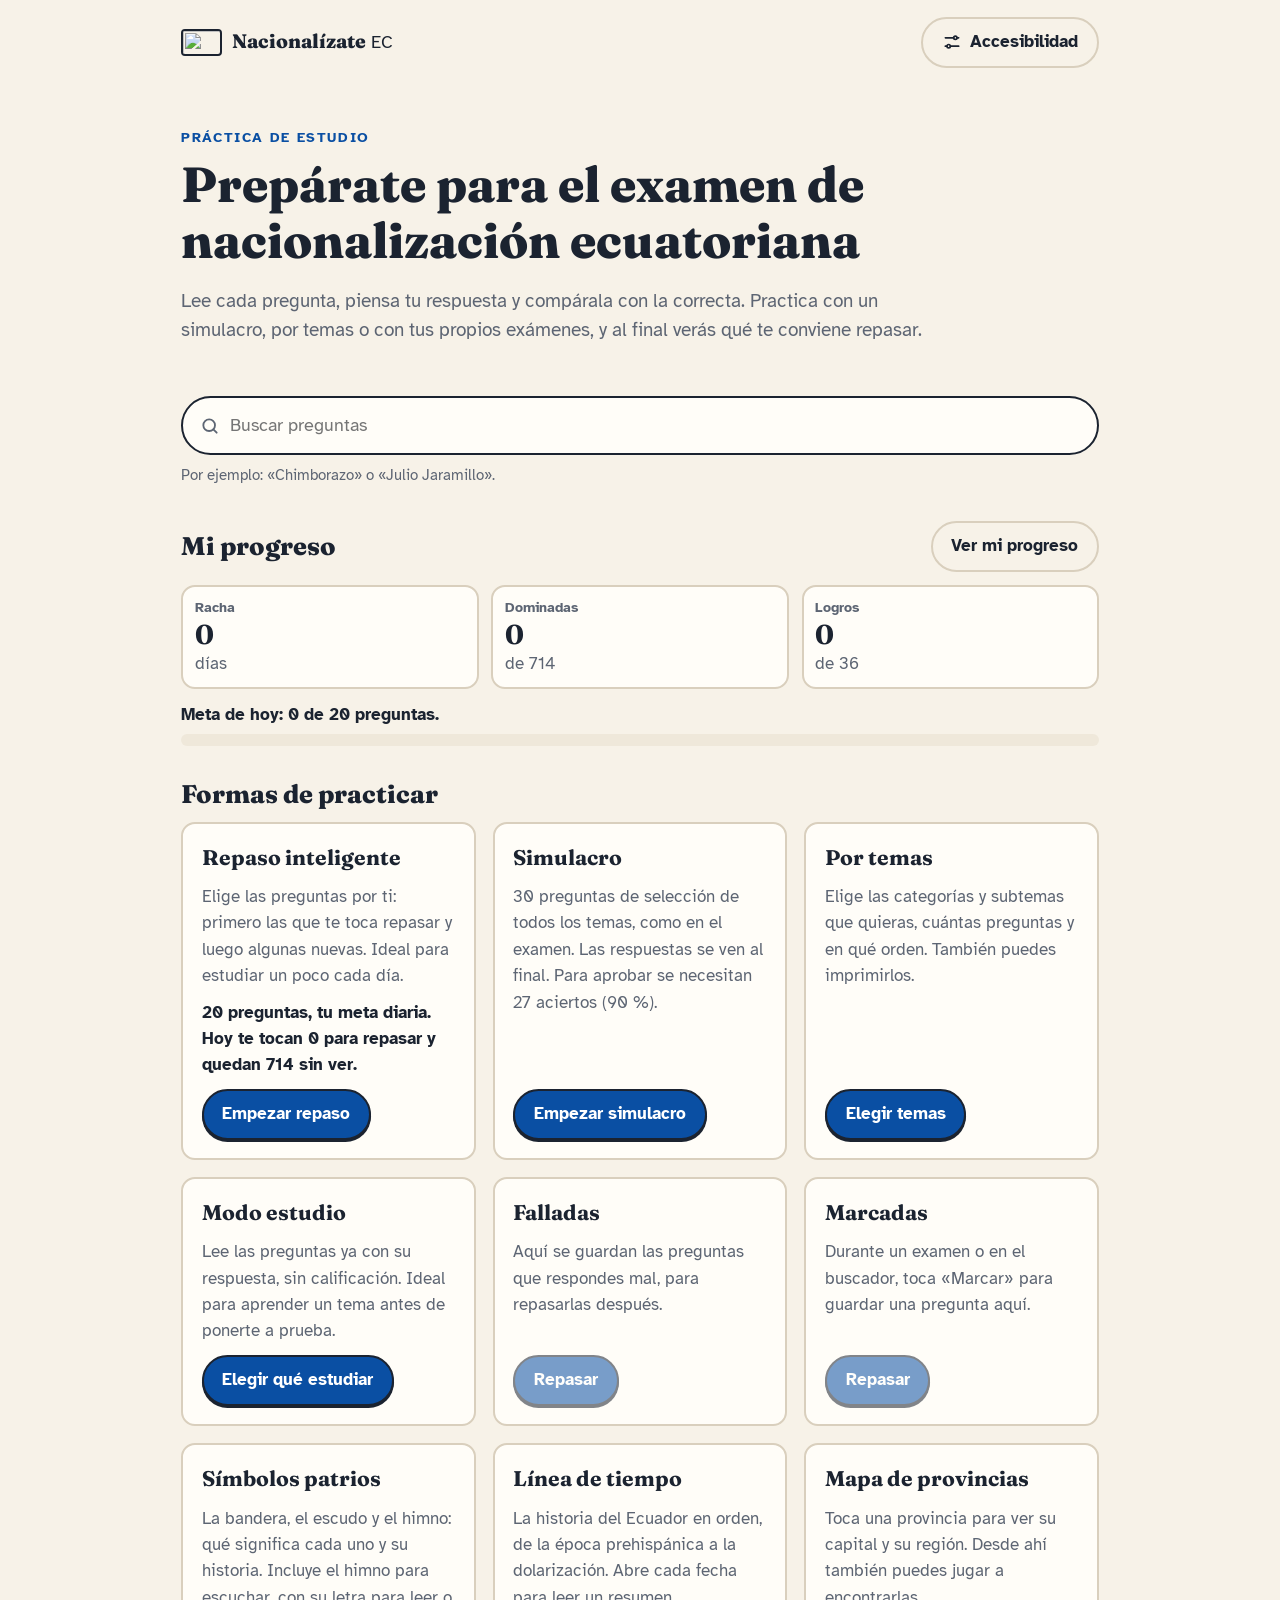
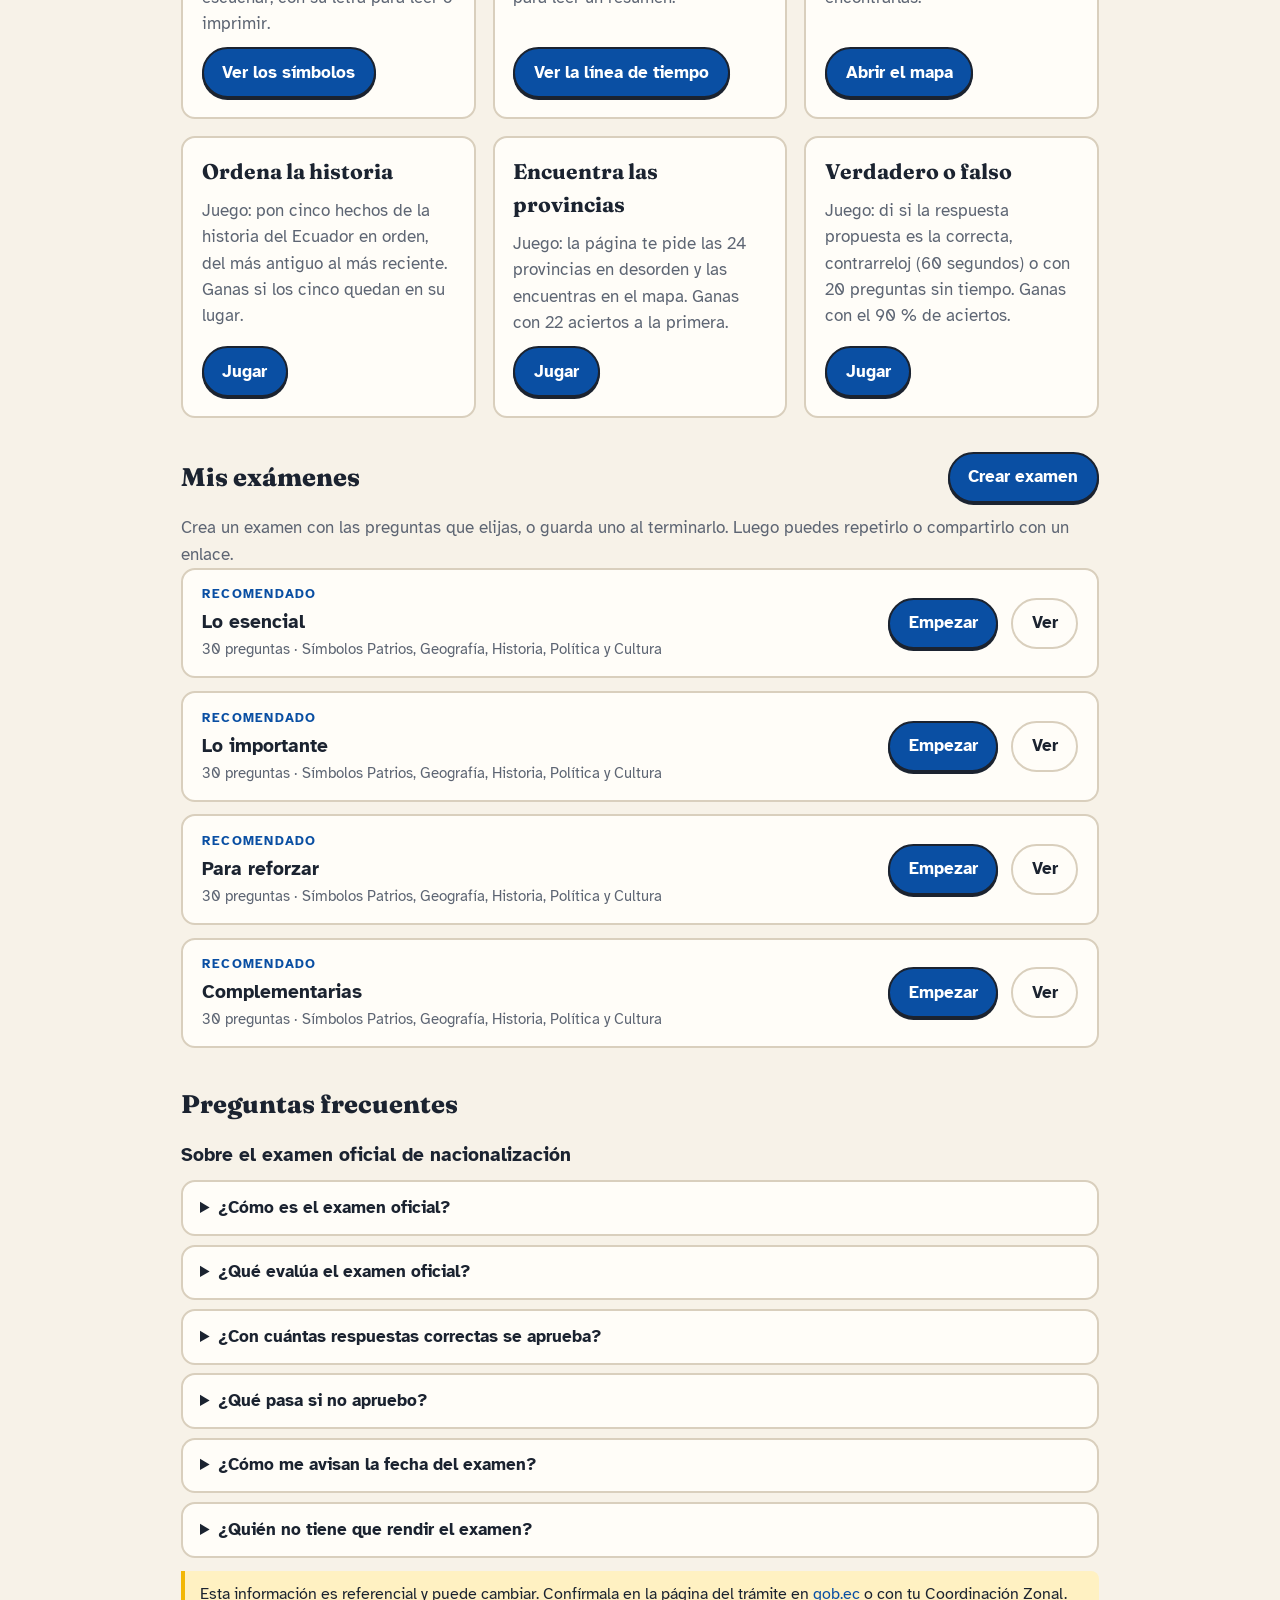
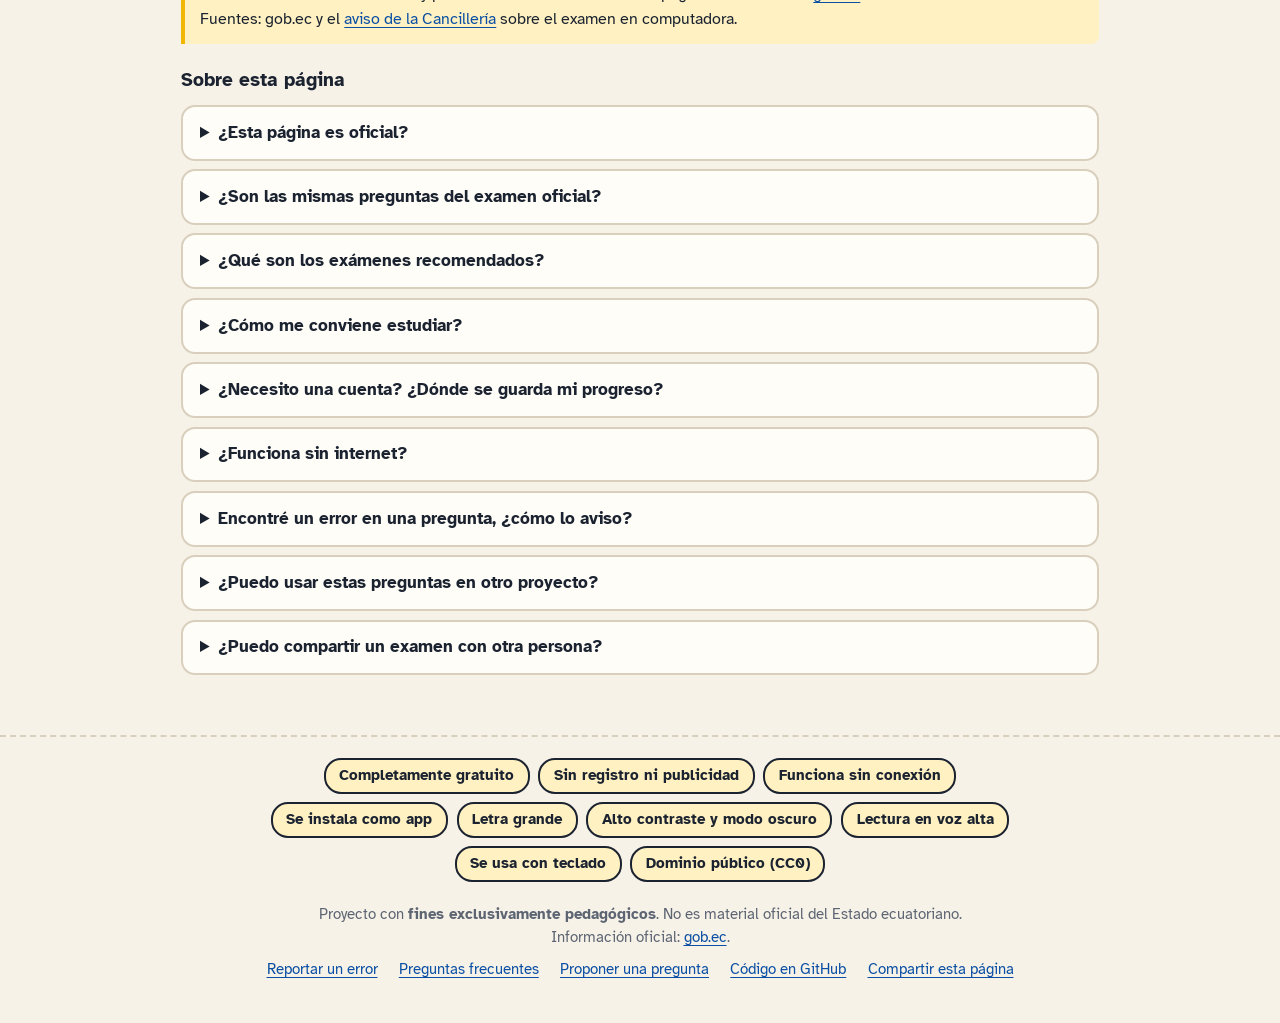
==== docs/index.html @ b1090dfa "docs(faq): say the questions are public domain and where to get them A new question in «Preguntas fr" ====
<!doctype html>
<html lang="es">
<head>
  <meta charset="utf-8">
  <meta name="viewport" content="width=device-width, initial-scale=1">
  <title>Nacionalízate EC: preguntas para el examen de nacionalización ecuatoriana</title>
  <meta name="description" content="Practica gratis para el examen de nacionalización ecuatoriana (carta de naturalización): más de 700 preguntas de símbolos patrios, historia, geografía, política y cultura, con simulacros de 30 preguntas. Sin registro y sin conexión.">
  <link rel="canonical" href="https://sauljabin.dev/nacionalizate-ec/">
  <!-- Preview when the link is shared (WhatsApp, Facebook, X…). -->
  <meta property="og:type" content="website">
  <meta property="og:locale" content="es_EC">
  <meta property="og:site_name" content="Nacionalízate EC">
  <meta property="og:title" content="Nacionalízate EC: practica para el examen de nacionalización ecuatoriana">
  <meta property="og:description" content="Más de 700 preguntas y simulacros de 30 preguntas, como en el examen oficial. Gratis, sin registro y sin conexión.">
  <meta property="og:url" content="https://sauljabin.dev/nacionalizate-ec/">
  <meta property="og:image" content="https://sauljabin.dev/nacionalizate-ec/icons/og-image.png">
  <meta property="og:image:width" content="1200">
  <meta property="og:image:height" content="630">
  <meta property="og:image:alt" content="Bandera del Ecuador junto al nombre Nacionalízate EC">
  <meta name="twitter:card" content="summary_large_image">
  <script type="application/ld+json">
    {
      "@context": "https://schema.org",
      "@type": "WebApplication",
      "name": "Nacionalízate EC",
      "url": "https://sauljabin.dev/nacionalizate-ec/",
      "description": "Preguntas de práctica y simulacros para el examen de nacionalización ecuatoriana.",
      "applicationCategory": "EducationalApplication",
      "operatingSystem": "Cualquiera con navegador web",
      "inLanguage": "es",
      "isAccessibleForFree": true,
      "offers": { "@type": "Offer", "price": "0", "priceCurrency": "USD" }
    }
  </script>
  <link rel="icon" type="image/png" sizes="32x32" href="icons/favicon-32.png">
  <link rel="icon" type="image/png" sizes="64x64" href="icons/favicon-64.png">
  <link rel="preconnect" href="https://fonts.googleapis.com">
  <link rel="preconnect" href="https://fonts.gstatic.com" crossorigin>
  <link rel="stylesheet" href="https://fonts.googleapis.com/css2?family=Atkinson+Hyperlegible:ital,wght@0,400;0,700;1,400&family=Fraunces:opsz,wght@9..144,600;9..144,800&display=swap">
  <link rel="stylesheet" href="styles.css">
  <link rel="manifest" href="manifest.webmanifest">
  <link rel="apple-touch-icon" href="icons/icon-180.png">
  <meta name="theme-color" content="#0a4fa3">
  <meta name="apple-mobile-web-app-capable" content="yes">
  <meta name="apple-mobile-web-app-title" content="Nacionalízate EC">
  <script>
    // Apply saved accessibility settings before the first paint.
    try {
      const saved = JSON.parse(localStorage.getItem("settings") || "{}");
      for (const [key, value] of Object.entries(saved)) {
        document.documentElement.dataset[key] = value;
      }
    } catch {}
  </script>
</head>
<body>
  <a class="skip-link" href="#app">Saltar al contenido</a>

  <header class="topbar">
    <a class="brand" href="./">
      <img class="flag" src="icons/flag.png" alt="" width="192" height="128">
      <span><strong>Nacionalízate</strong> EC</span>
    </a>
    <button id="open-settings" class="ghost" type="button" aria-haspopup="dialog">
      <svg aria-hidden="true" width="20" height="20" viewBox="0 0 24 24" fill="none" stroke="currentColor" stroke-width="2" stroke-linecap="round"><path d="M4 7h10M18 7h2M4 17h2M10 17h10"/><circle cx="16" cy="7" r="2"/><circle cx="8" cy="17" r="2"/></svg>
      <span>Accesibilidad</span>
    </button>
  </header>

  <main id="app" tabindex="-1">
    <!-- Shown until the app loads, and read by search engines that do not run JavaScript. -->
    <section class="intro">
      <h1>Prepárate para el examen de nacionalización ecuatoriana</h1>
      <p class="lead">Más de 700 preguntas de práctica sobre símbolos patrios, historia, geografía, política y cultura del Ecuador, para el examen que se rinde al pedir la carta de naturalización. Incluye simulacros de 30 preguntas como en el examen oficial, repaso inteligente y modo estudio. Es gratis, no pide registro y funciona sin conexión.</p>
      <p class="loading">Cargando preguntas…</p>
    </section>
  </main>

  <footer class="footer">
    <ul class="features" aria-label="Características">
      <li>Completamente gratuito</li>
      <li>Sin registro ni publicidad</li>
      <li>Funciona sin conexión</li>
      <li>Se instala como app</li>
      <li>Letra grande</li>
      <li>Alto contraste y modo oscuro</li>
      <li>Lectura en voz alta</li>
      <li>Se usa con teclado</li>
      <li>Dominio público (CC0)</li>
    </ul>
    <p>
      Proyecto con <strong>fines exclusivamente pedagógicos</strong>. No es material oficial del Estado ecuatoriano.<br>
      Información oficial: <a href="https://www.gob.ec/mremh/tramites/obtencion-nacionalidad-ecuatoriana-carta-naturalizacion" rel="noopener">gob.ec</a>.
    </p>
    <p class="footer-links">
      <a id="report-link" rel="noopener" target="_blank">Reportar un error</a>
      <a href="#preguntas-frecuentes">Preguntas frecuentes</a>
      <a id="suggest-link" rel="noopener" target="_blank">Proponer una pregunta</a>
      <a id="repo-link" rel="noopener" target="_blank">Código en GitHub</a>
      <button id="share-site" class="link" type="button">Compartir esta página</button>
    </p>
  </footer>

  <div id="print-area"></div>

  <dialog id="settings" aria-labelledby="settings-title">
    <form method="dialog">
      <h2 id="settings-title">Accesibilidad</h2>

      <fieldset>
        <legend>Tamaño de la letra</legend>
        <div class="segmented" data-setting="fontSize">
          <label><input type="radio" name="fontSize" value="s"><span style="font-size:.85rem">A</span></label>
          <label><input type="radio" name="fontSize" value="m"><span>A</span></label>
          <label><input type="radio" name="fontSize" value="l"><span style="font-size:1.2rem">A</span></label>
          <label><input type="radio" name="fontSize" value="xl"><span style="font-size:1.4rem">A</span></label>
          <label><input type="radio" name="fontSize" value="xxl"><span style="font-size:1.6rem">A</span></label>
        </div>
      </fieldset>

      <fieldset>
        <legend>Tema</legend>
        <div class="segmented" data-setting="theme">
          <label><input type="radio" name="theme" value="auto"><span>Automático</span></label>
          <label><input type="radio" name="theme" value="light"><span>Claro</span></label>
          <label><input type="radio" name="theme" value="dark"><span>Oscuro</span></label>
        </div>
      </fieldset>

      <fieldset>
        <legend>Espacio entre líneas</legend>
        <div class="segmented" data-setting="spacing">
          <label><input type="radio" name="spacing" value="normal"><span>Normal</span></label>
          <label><input type="radio" name="spacing" value="wide"><span>Amplio</span></label>
        </div>
      </fieldset>

      <label class="switch">
        <input type="checkbox" data-setting="contrast" value="high">
        <span>Alto contraste</span>
      </label>
      <label class="switch">
        <input type="checkbox" data-setting="motion" value="reduce">
        <span>Reducir animaciones</span>
      </label>
      <label class="switch">
        <input type="checkbox" data-setting="combo" value="off">
        <span>Ocultar los aciertos seguidos durante el examen</span>
      </label>

      <div class="dialog-actions">
        <button class="ghost" type="button" id="reset-settings">Restablecer</button>
        <button class="primary" value="close">Listo</button>
      </div>
    </form>
  </dialog>

  <dialog id="print-dialog" aria-labelledby="print-title">
    <form method="dialog">
      <h2 id="print-title">Imprimir o guardar PDF</h2>
      <p class="print-summary"></p>
      <label class="switch">
        <input id="print-answers" type="checkbox" checked>
        <span>Incluir las respuestas</span>
      </label>
      <label class="switch">
        <input id="print-images" type="checkbox" checked>
        <span>Incluir imágenes y fotos</span>
      </label>
      <p class="print-hint">Sin respuestas obtienes un cuestionario para responder en papel. Para guardar un PDF, elige «Guardar como PDF» en el diálogo de impresión.</p>
      <div class="dialog-actions">
        <button class="ghost" value="cancel">Cancelar</button>
        <button class="primary print-go" type="button">Imprimir</button>
      </div>
    </form>
  </dialog>

  <dialog id="confirm-dialog" aria-labelledby="confirm-title">
    <form method="dialog">
      <h2 id="confirm-title"></h2>
      <p class="confirm-text"></p>
      <div class="dialog-actions">
        <button class="ghost confirm-cancel" value="cancel"></button>
        <button class="danger confirm-ok" value="ok"></button>
      </div>
    </form>
  </dialog>

  <template id="home-template">
    <section class="hero">
      <p class="eyebrow">Práctica de estudio</p>
      <h1>Prepárate para el examen de nacionalización ecuatoriana</h1>
      <p class="lead">Lee cada pregunta, piensa tu respuesta y compárala con la correcta. Practica con un simulacro, por temas o con tus propios exámenes, y al final verás qué te conviene repasar.</p>
    </section>

    <section class="install" hidden aria-label="Instalar la app">
      <div class="install-text">
        <strong>Instálala como app</strong>
        <p class="install-message"></p>
      </div>
      <div class="install-actions">
        <button class="primary install-button" type="button">Instalar app</button>
        <button class="link install-dismiss" type="button">Ahora no</button>
      </div>
    </section>

    <section class="search" role="search" aria-label="Buscar preguntas">
      <label class="search-box">
        <svg aria-hidden="true" width="20" height="20" viewBox="0 0 24 24" fill="none" stroke="currentColor" stroke-width="2.2" stroke-linecap="round"><circle cx="11" cy="11" r="7"/><path d="M20 20l-4-4"/></svg>
        <span class="visually-hidden">Buscar preguntas</span>
        <input id="search" type="search" placeholder="Buscar preguntas" aria-describedby="search-hint" autocomplete="off" spellcheck="false">
      </label>
      <p class="search-hint" id="search-hint">Por ejemplo: «Chimborazo» o «Julio Jaramillo».</p>
      <p class="search-status" aria-live="polite"></p>
      <ol class="search-results"></ol>
    </section>

    <section class="progress-summary" aria-labelledby="progress-title">
      <div class="toolbar">
        <h2 id="progress-title">Mi progreso</h2>
        <button id="open-progress" class="ghost" type="button">Ver mi progreso</button>
      </div>
      <dl class="stat-tiles">
        <div><dt>Racha</dt><dd class="stat-streak"></dd></div>
        <div><dt>Dominadas</dt><dd class="stat-mastered"></dd></div>
        <div><dt>Logros</dt><dd class="stat-achievements"></dd></div>
      </dl>
      <div class="goal">
        <p class="goal-text"></p>
        <i class="goal-bar" aria-hidden="true"></i>
      </div>
    </section>

    <section class="practice" aria-labelledby="practice-title">
      <h2 id="practice-title">Formas de practicar</h2>
      <div class="practice-grid">
        <article class="practice-card">
          <h3>Repaso inteligente</h3>
          <p>Elige las preguntas por ti: primero las que te toca repasar y luego algunas nuevas. Ideal para estudiar un poco cada día.</p>
          <p class="smart-summary"></p>
          <div class="practice-actions">
            <button id="start-smart" class="primary" type="button">Empezar repaso</button>
          </div>
        </article>
        <article class="practice-card">
          <h3>Simulacro</h3>
          <p>30 preguntas de selección de todos los temas, como en el examen. Las respuestas se ven al final. Para aprobar se necesitan 27 aciertos (90&nbsp;%).</p>
          <div class="practice-actions">
            <button id="start-mock" class="primary" type="button">Empezar simulacro</button>
          </div>
        </article>
        <article class="practice-card">
          <h3>Por temas</h3>
          <p>Elige las categorías y subtemas que quieras, cuántas preguntas y en qué orden. También puedes imprimirlos.</p>
          <div class="practice-actions">
            <button id="open-topics" class="primary" type="button">Elegir temas</button>
          </div>
        </article>
        <article class="practice-card">
          <h3>Modo estudio</h3>
          <p>Lee las preguntas ya con su respuesta, sin calificación. Ideal para aprender un tema antes de ponerte a prueba.</p>
          <div class="practice-actions">
            <button id="open-study" class="primary" type="button">Elegir qué estudiar</button>
          </div>
        </article>
        <article class="practice-card">
          <h3>Falladas</h3>
          <p class="missed-summary"></p>
          <div class="practice-actions">
            <button id="start-missed" class="primary" type="button">Repasar</button>
            <button id="study-missed" class="ghost" type="button">Estudiar</button>
            <button id="clear-missed" class="link" type="button">Vaciar</button>
          </div>
        </article>
        <article class="practice-card">
          <h3>Marcadas</h3>
          <p class="marked-summary"></p>
          <div class="practice-actions">
            <button id="start-marked" class="primary" type="button">Repasar</button>
            <button id="study-marked" class="ghost" type="button">Estudiar</button>
            <button id="clear-marked" class="link" type="button">Quitar</button>
          </div>
        </article>
        <article class="practice-card">
          <h3>Símbolos patrios</h3>
          <p>La bandera, el escudo y el himno: qué significa cada uno y su historia. Incluye el himno para escuchar, con su letra para leer o imprimir.</p>
          <div class="practice-actions">
            <button id="open-symbols" class="primary" type="button">Ver los símbolos</button>
          </div>
        </article>
        <article class="practice-card">
          <h3>Línea de tiempo</h3>
          <p>La historia del Ecuador en orden, de la época prehispánica a la dolarización. Abre cada fecha para leer un resumen.</p>
          <div class="practice-actions">
            <button id="open-timeline" class="primary" type="button">Ver la línea de tiempo</button>
          </div>
        </article>
        <article class="practice-card">
          <h3>Mapa de provincias</h3>
          <p>Toca una provincia para ver su capital y su región. Desde ahí también puedes jugar a encontrarlas.</p>
          <div class="practice-actions">
            <button id="open-map" class="primary" type="button">Abrir el mapa</button>
          </div>
        </article>
        <article class="practice-card">
          <h3>Ordena la historia</h3>
          <p>Juego: pon cinco hechos de la historia del Ecuador en orden, del más antiguo al más reciente. Ganas si los cinco quedan en su lugar.</p>
          <div class="practice-actions">
            <button id="open-order" class="primary" type="button">Jugar</button>
          </div>
        </article>
        <article class="practice-card">
          <h3>Encuentra las provincias</h3>
          <p>Juego: la página te pide las 24 provincias en desorden y las encuentras en el mapa. Ganas con 22 aciertos a la primera.</p>
          <div class="practice-actions">
            <button id="open-map-game" class="primary" type="button">Jugar</button>
          </div>
        </article>
        <article class="practice-card">
          <h3>Verdadero o falso</h3>
          <p>Juego: di si la respuesta propuesta es la correcta, contrarreloj (60 segundos) o con 20 preguntas sin tiempo. Ganas con el 90&nbsp;% de aciertos.</p>
          <div class="practice-actions">
            <button id="open-true-false" class="primary" type="button">Jugar</button>
          </div>
        </article>
      </div>
    </section>

    <section class="practice my-exams" aria-labelledby="exams-title">
      <div class="toolbar">
        <h2 id="exams-title">Mis exámenes</h2>
        <button id="open-builder" class="primary" type="button"></button>
      </div>
      <p class="exams-empty">Crea un examen con las preguntas que elijas, o guarda uno al terminarlo. Luego puedes repetirlo o compartirlo con un enlace.</p>
      <ul class="exam-list"></ul>
    </section>

    <section class="faq" id="preguntas-frecuentes" aria-labelledby="faq-title">
      <h2 id="faq-title">Preguntas frecuentes</h2>

      <h3 class="faq-group">Sobre el examen oficial de nacionalización</h3>
      <details>
        <summary>¿Cómo es el examen oficial?</summary>
        <p>Son 30 preguntas que se responden en una computadora, en la sala de evaluaciones de la Coordinación Zonal que te corresponde según dónde vives. Lleva tu pasaporte y la notificación de la cita.</p>
      </details>
      <details>
        <summary>¿Qué evalúa el examen oficial?</summary>
        <p>Conocimientos generales de historia, geografía, cultura y realidad actual del Ecuador. El trámite también pide hablar y escribir en castellano.</p>
      </details>
      <details>
        <summary>¿Con cuántas respuestas correctas se aprueba?</summary>
        <p>Con el 90 %, es decir, 27 respuestas correctas de 30. Por eso el simulacro de esta página tiene 30 preguntas y te dice si habrías aprobado con 27.</p>
      </details>
      <details>
        <summary>¿Qué pasa si no apruebo?</summary>
        <p>Puedes rendirlo dos veces más, con 30 días entre un intento y otro. Si no apruebas al tercer intento, debes esperar un año para volver a presentar la solicitud.</p>
      </details>
      <details>
        <summary>¿Cómo me avisan la fecha del examen?</summary>
        <p>Por el correo electrónico que indicaste en la solicitud, igual que los avisos de la entrevista y de los documentos que falten. Revísalo seguido, también la carpeta de correo no deseado.</p>
      </details>
      <details>
        <summary>¿Quién no tiene que rendir el examen?</summary>
        <ul>
          <li>Las personas menores de edad.</li>
          <li>Las personas con una discapacidad intelectual que les impida cumplir este requisito.</li>
          <li>Las personas adultas mayores, aunque se evalúa su castellano.</li>
          <li>Quienes terminaron una carrera universitaria o un posgrado en el Ecuador, en castellano.</li>
        </ul>
      </details>
      <p class="faq-note">Esta información es referencial y puede cambiar. Confírmala en la página del trámite en <a href="https://www.gob.ec/mremh/tramites/obtencion-nacionalidad-ecuatoriana-carta-naturalizacion" rel="noopener" target="_blank">gob.ec</a> o con tu Coordinación Zonal. Fuentes: gob.ec y el <a href="https://www.cancilleria.gob.ec/2019/12/23/examenes-de-simbolos-patrios-para-obtener-carta-de-naturalizacion-se-rendiran-a-traves-del-sistema-informatico/" rel="noopener" target="_blank">aviso de la Cancillería</a> sobre el examen en computadora.</p>

      <h3 class="faq-group">Sobre esta página</h3>
      <details>
        <summary>¿Esta página es oficial?</summary>
        <p>No. Es un proyecto gratuito con fines exclusivamente pedagógicos y no tiene relación con el Estado ecuatoriano. Puede tener errores; ante cualquier duda, confía en la información oficial.</p>
      </details>
      <details>
        <summary>¿Son las mismas preguntas del examen oficial?</summary>
        <p>No. Son preguntas de práctica sobre los mismos temas, pero no son las preguntas oficiales ni garantizan que alguna salga en el examen.</p>
      </details>
      <details>
        <summary>¿Qué son los exámenes recomendados?</summary>
        <p>Son cuatro exámenes de 30 preguntas para practicar primero lo que más conviene: «Lo esencial», «Lo importante», «Para reforzar» y «Complementarias». Son una referencia, no una garantía de que esas preguntas salgan en el examen oficial.</p>
      </details>
      <details>
        <summary>¿Cómo me conviene estudiar?</summary>
        <ol>
          <li>Empieza con el <strong>Modo estudio</strong>, tema por tema, para conocer las respuestas.</li>
          <li>Practica un poco cada día con el <strong>Repaso inteligente</strong>, hasta cumplir tu meta diaria.</li>
          <li>Repasa tus <strong>Falladas</strong> hasta vaciar la lista.</li>
          <li>Haz <strong>simulacros</strong> y, cuando apruebes varios seguidos, llegarás al examen con más confianza.</li>
        </ol>
      </details>
      <details>
        <summary>¿Necesito una cuenta? ¿Dónde se guarda mi progreso?</summary>
        <p>No hace falta cuenta. Tu progreso, tus falladas, marcadas y exámenes se guardan solo en el navegador de tu dispositivo y no se envían a ningún servidor. Para pasarlos a otro teléfono o computadora, usa <strong>Mis datos</strong> en «Mi progreso».</p>
      </details>
      <details>
        <summary>¿Funciona sin internet?</summary>
        <p>Sí. La primera vez que la abres con internet, se descarga todo lo que necesita (unos 23&nbsp;MB, una sola vez): preguntas, imágenes, fotos y el audio del himno. Después funciona sin conexión. También puedes instalarla como una app en tu teléfono o computadora.</p>
      </details>
      <details>
        <summary>Encontré un error en una pregunta, ¿cómo lo aviso?</summary>
        <p>Debajo de cada pregunta hay un enlace «Reportar un error en esta pregunta», que abre un formulario ya relleno. También puedes usar «Reportar un error» al final de la página.</p>
      </details>
      <details>
        <summary>¿Puedo usar estas preguntas en otro proyecto?</summary>
        <p>Sí. El proyecto está dedicado al dominio público con <a href="https://creativecommons.org/publicdomain/zero/1.0/deed.es" rel="noopener" target="_blank">CC0</a>: puedes copiar, modificar y compartir las preguntas sin pedir permiso. Todas están en un solo archivo de datos, libre y accesible: <a href="https://sauljabin.dev/nacionalizate-ec/data/cards.json" rel="noopener" target="_blank">data/cards.json</a>. Las fotos y los mapas conservan su propia licencia, que se muestra debajo de cada uno.</p>
      </details>
      <details>
        <summary>¿Puedo compartir un examen con otra persona?</summary>
        <p>Sí. Guarda el examen en <strong>Mis exámenes</strong>, pulsa <strong>Ver</strong> y luego <strong>Compartir</strong> (o <strong>Copiar enlace</strong> en la computadora). Quien abra el enlace verá las mismas preguntas, sin registrarse.</p>
      </details>
    </section>
  </template>

  <template id="topics-template">
    <div class="exam-bar">
      <button class="ghost back-home" type="button">
        <svg aria-hidden="true" width="18" height="18" viewBox="0 0 24 24" fill="none" stroke="currentColor" stroke-width="2.2" stroke-linecap="round" stroke-linejoin="round"><path d="M15 6l-6 6 6 6"/></svg>
        Volver al inicio
      </button>
    </div>
    <section class="topics-intro">
      <p class="eyebrow">Por temas</p>
      <h1>Elige qué practicar</h1>
      <p class="lead">Marca categorías completas o solo algunos subtemas. Abajo eliges cuántas preguntas y si van en orden aleatorio.</p>
    </section>
    <div class="toolbar">
      <h2 class="visually-hidden">Temas</h2>
      <div>
        <button class="link" type="button" data-select="all">Marcar todo</button>
        <button class="link" type="button" data-select="none">Desmarcar todo</button>
        <button class="link share-topics" type="button">Compartir esta selección</button>
      </div>
    </div>
    <p class="topics-status" aria-live="polite"></p>
    <div id="categories" class="categories"></div>

    <section class="start-panel" aria-label="Opciones del examen">
      <label class="field">
        <span>Preguntas</span>
        <select id="question-count">
          <option value="10">10</option>
          <option value="20" selected>20</option>
          <option value="50">50</option>
          <option value="all">Todas</option>
        </select>
      </label>
      <label class="check">
        <input id="shuffle" type="checkbox" checked>
        <span>Orden aleatorio</span>
      </label>
      <button id="print" class="ghost" type="button">
        <svg aria-hidden="true" width="18" height="18" viewBox="0 0 24 24" fill="none" stroke="currentColor" stroke-width="2" stroke-linejoin="round"><path d="M6 9V3h12v6M6 18H4v-7h16v7h-2M7 14h10v7H7z"/></svg>
        Imprimir o PDF
      </button>
      <button id="start" class="primary big" type="button"></button>
    </section>
  </template>

  <template id="category-template">
    <article class="category">
      <header>
        <label class="category-title">
          <input type="checkbox" class="category-check">
          <span class="index" aria-hidden="true"></span>
          <span class="name"></span>
        </label>
        <span class="count"></span>
      </header>
      <div class="chips"></div>
    </article>
  </template>

  <template id="card-template">
    <div class="exam-bar">
      <button class="ghost exit" type="button">
        <svg aria-hidden="true" width="18" height="18" viewBox="0 0 24 24" fill="none" stroke="currentColor" stroke-width="2.2" stroke-linecap="round"><path d="M6 6l12 12M18 6L6 18"/></svg>
        Salir
      </button>
      <span class="counter" aria-live="polite"></span>
    </div>
    <div class="meter" aria-hidden="true"><div></div></div>
    <p class="combo" hidden></p>

    <section class="question" aria-live="polite">
      <div class="question-head">
        <p class="crumbs"></p>
        <button class="ghost listen" type="button" aria-pressed="false" hidden>
          <svg aria-hidden="true" width="18" height="18" viewBox="0 0 24 24" fill="none" stroke="currentColor" stroke-width="2.2" stroke-linecap="round" stroke-linejoin="round"><path d="M4 9v6h4l5 4V5L8 9z"/><path d="M16.5 8.5a5 5 0 0 1 0 7M19 6a8.5 8.5 0 0 1 0 12"/></svg>
          <span>Escuchar</span>
        </button>
      </div>
      <div class="front"></div>
      <div class="answer" hidden>
        <p class="answer-label">Respuesta</p>
        <div class="back"></div>
      </div>
    </section>

    <div class="actions">
      <button class="primary big reveal" type="button">
        Ver respuesta <kbd>Espacio</kbd>
      </button>
      <button class="primary big check-answer" type="button" hidden>
        Comprobar <kbd>Enter</kbd>
      </button>
      <button class="primary big next" type="button" hidden>
        Siguiente <kbd>Espacio</kbd>
      </button>
      <div class="grade" hidden>
        <p class="grade-label">¿Acertaste?</p>
        <button class="wrong" type="button">No <kbd>1</kbd></button>
        <button class="right" type="button">Sí <kbd>2</kbd></button>
      </div>
      <a class="report" target="_blank" rel="noopener">Reportar un error en esta pregunta</a>
    </div>
  </template>

  <template id="result-template">
    <section class="result">
      <p class="eyebrow">Resultado</p>
      <p class="score"></p>
      <p class="summary"></p>
      <p class="verdict" hidden></p>
      <p class="result-combo" hidden></p>
      <p class="result-goal" hidden></p>
      <section class="new-achievements" hidden>
        <h2></h2>
        <ul class="achievement-list"></ul>
      </section>
      <ul class="breakdown"></ul>
      <div class="result-actions">
        <button class="ghost big share-result" type="button" hidden>Compartir resultado</button>
        <p class="share-status" aria-live="polite"></p>
        <button class="primary big retry-missed" type="button">Repasar las falladas</button>
        <button class="ghost big restart" type="button">Volver al inicio</button>
      </div>
      <form class="save-exam share-box">
        <h2>¿Te sirvió este examen?</h2>
        <p>Guárdalo con un nombre para repetirlo cuando quieras o compartirlo con un enlace.</p>
        <div class="share-row">
          <input class="save-title share-link" type="text" maxlength="80" autocomplete="off" aria-label="Nombre del examen" placeholder="Nombre del examen">
          <button class="primary" type="submit">Guardar</button>
        </div>
      </form>
      <p class="save-done" hidden>Guardado en «Mis exámenes». <button class="link open-saved" type="button">Ver y compartir</button></p>
      <h2 class="missed-title">Preguntas falladas</h2>
      <ol class="missed"></ol>
      <h2 class="missed-title right-title" hidden>Preguntas acertadas</h2>
      <ol class="missed right-answers" hidden></ol>
    </section>
  </template>

  <template id="builder-template">
    <div class="exam-bar">
      <button class="ghost back-home" type="button">
        <svg aria-hidden="true" width="18" height="18" viewBox="0 0 24 24" fill="none" stroke="currentColor" stroke-width="2.2" stroke-linecap="round" stroke-linejoin="round"><path d="M15 6l-6 6 6 6"/></svg>
        Volver al inicio
      </button>
    </div>
    <section class="builder">
      <p class="eyebrow builder-eyebrow">Crear examen</p>
      <h1>Elige las preguntas</h1>
      <p class="lead">Búscalas o tómalas de tus listas. Al guardar, el examen queda en «Mis exámenes» y tendrás un enlace para compartirlo; quien lo abra verá las mismas preguntas.</p>
      <label class="text-field">
        <span>Nombre del examen (opcional)</span>
        <input id="exam-title" type="text" maxlength="80" placeholder="Por ejemplo: Repaso de símbolos patrios" autocomplete="off">
      </label>

      <h2>Agrega preguntas</h2>
      <div class="segmented source-tabs" role="radiogroup" aria-label="De dónde agregar preguntas">
        <label><input type="radio" name="source" value="search" checked><span>Buscar</span></label>
        <label><input type="radio" name="source" value="marked"><span class="marked-tab">Marcadas</span></label>
        <label><input type="radio" name="source" value="missed"><span class="missed-tab">Falladas</span></label>
      </div>
      <div class="builder-source">
        <label class="search-box">
          <svg aria-hidden="true" width="20" height="20" viewBox="0 0 24 24" fill="none" stroke="currentColor" stroke-width="2.2" stroke-linecap="round"><circle cx="11" cy="11" r="7"/><path d="M20 20l-4-4"/></svg>
          <span class="visually-hidden">Buscar preguntas</span>
          <input id="builder-search" type="search" placeholder="Buscar preguntas, por ejemplo «cóndor»" autocomplete="off" spellcheck="false">
        </label>
        <div class="source-head">
          <p class="search-status" aria-live="polite"></p>
          <button class="link add-all" type="button" hidden>Agregar todas</button>
        </div>
        <ol class="search-results"></ol>
      </div>

      <h2 id="draft-title">Mi examen</h2>
      <p class="draft-empty">Todavía no elegiste preguntas.</p>
      <ol class="search-results draft-list" aria-labelledby="draft-title"></ol>
      <button class="link clear-draft" type="button">Vaciar el examen</button>
    </section>
    <section class="builder-bar" aria-label="Terminar el examen">
      <span class="builder-count"></span>
      <button id="builder-done" class="primary" type="button">Guardar</button>
    </section>
  </template>

  <template id="shared-template">
    <div class="exam-bar">
      <button class="ghost back-home" type="button">
        <svg aria-hidden="true" width="18" height="18" viewBox="0 0 24 24" fill="none" stroke="currentColor" stroke-width="2.2" stroke-linecap="round" stroke-linejoin="round"><path d="M15 6l-6 6 6 6"/></svg>
        Volver al inicio
      </button>
    </div>
    <section class="shared">
      <p class="eyebrow">Examen para compartir</p>
      <h1 class="shared-title"></h1>
      <p class="lead shared-summary"></p>
      <p class="shared-about" hidden>Una selección de preguntas para practicar primero lo que más conviene. No es el banco oficial; úsalo como referencia.</p>
      <p class="shared-warning" hidden></p>
      <div class="shared-start">
        <label class="check">
          <input id="shared-shuffle" type="checkbox">
          <span>Orden aleatorio</span>
        </label>
        <button class="primary big shared-go" type="button">Empezar examen</button>
        <button class="ghost big shared-study" type="button">Estudiar</button>
      </div>
      <div class="share-box">
        <h2>Comparte este examen</h2>
        <p>Quien abra el enlace verá estas mismas preguntas, sin registrarse.</p>
        <div class="share-row">
          <input class="share-link" type="text" readonly aria-label="Enlace del examen">
          <button class="ghost share-link-button" type="button">Copiar enlace</button>
        </div>
        <p class="share-status" aria-live="polite"></p>
      </div>
      <div class="shared-more">
        <button class="ghost print-shared" type="button">
          <svg aria-hidden="true" width="18" height="18" viewBox="0 0 24 24" fill="none" stroke="currentColor" stroke-width="2" stroke-linejoin="round"><path d="M6 9V3h12v6M6 18H4v-7h16v7h-2M7 14h10v7H7z"/></svg>
          Imprimir o PDF
        </button>
        <button class="ghost save-shared" type="button">Guardar en mis exámenes</button>
        <button class="ghost edit-shared" type="button">Editar</button>
        <button class="link delete-shared" type="button" hidden>Eliminar</button>
      </div>
    </section>
  </template>

  <template id="symbols-template">
    <div class="exam-bar">
      <button class="ghost back-home" type="button">
        <svg aria-hidden="true" width="18" height="18" viewBox="0 0 24 24" fill="none" stroke="currentColor" stroke-width="2.2" stroke-linecap="round" stroke-linejoin="round"><path d="M15 6l-6 6 6 6"/></svg>
        Volver al inicio
      </button>
    </div>
    <section class="learn-page symbols">
      <p class="eyebrow">Símbolos patrios</p>
      <h1>La bandera, el escudo y el himno</h1>
      <p class="lead">Son los tres símbolos patrios del Ecuador, y la Constitución de 2008 los reconoce en su artículo 2. La bandera y el escudo actuales se fijaron por decreto en 1900, con Eloy Alfaro, y el himno se declaró oficial en 1948. La chuquiragua es la flor nacional, pero no es un símbolo patrio.</p>

      <article class="symbol" data-subcategories="bandera-nacional partes-de-la-bandera-nacional">
        <h2>Bandera Nacional</h2>
        <div class="symbol-body">
          <figure class="symbol-figure">
            <img class="symbol-image symbol-flag" src="images/bandera.svg" width="1440" height="960" alt="La Bandera Nacional: franjas horizontales amarilla, azul y roja, con el Escudo Nacional en el centro.">
            <figcaption class="image-credit">Imagen basada en «Flag of Ecuador» · Public domain · <a href="https://commons.wikimedia.org/wiki/File:Flag_of_Ecuador.svg" target="_blank" rel="noopener">Wikimedia Commons</a></figcaption>
          </figure>
          <div>
            <h3>Qué significan sus colores</h3>
            <ul class="symbol-facts">
              <li><strong>Amarillo:</strong> las riquezas, la abundancia y la fertilidad de la tierra. Es el doble de ancho que cada una de las otras franjas.</li>
              <li><strong>Azul:</strong> el mar y el cielo.</li>
              <li><strong>Rojo:</strong> la sangre derramada por los soldados y mártires de la independencia.</li>
              <li><strong>En el centro, el Escudo Nacional,</strong> que reúne el Chimborazo, el río Guayas, el sol y el cóndor.</li>
            </ul>
            <p class="symbol-day">Día de la Bandera: <strong>26 de septiembre</strong></p>
          </div>
        </div>
        <h3>Su historia</h3>
        <ol class="symbol-history">
          <li><strong>1806</strong> Francisco de Miranda iza la bandera tricolor por primera vez en suelo venezolano, en La Vela de Coro.</li>
          <li><strong>1809</strong> Los patriotas quiteños usan una bandera roja con una cruz en aspa blanca.</li>
          <li><strong>1820</strong> Guayaquil independiente usa franjas celestes y blancas con tres estrellas.</li>
          <li><strong>1845</strong> Tras la Revolución Marcista, la bandera es blanca, celeste y blanca, con estrellas: primero 3 y luego 7, una por provincia.</li>
          <li><strong>1860</strong> El 26 de septiembre, Gabriel García Moreno restablece el tricolor en homenaje a la Gran Colombia.</li>
          <li><strong>1900</strong> El 31 de octubre, con Eloy Alfaro, se oficializa de forma definitiva.</li>
          <li><strong>1955</strong> El Congreso decreta el Día de la Bandera.</li>
        </ol>
        <div class="symbol-actions"></div>
      </article>

      <article class="symbol" data-subcategories="escudo-nacional elementos-del-escudo partes-del-escudo-nacional">
        <h2>Escudo Nacional</h2>
        <div class="symbol-body">
          <figure class="symbol-figure">
            <img class="symbol-image symbol-coat" src="images/escudo.svg" width="800" height="960" alt="El Escudo Nacional: un óvalo con el Chimborazo, el río Guayas y un buque, el sol y los signos del zodiaco arriba, coronado por un cóndor y rodeado de banderas, laurel y palma, sobre las fasces.">
            <figcaption class="image-credit">Imagen basada en «Coat of arms of Ecuador» · Public domain · <a href="https://commons.wikimedia.org/wiki/File:Coat_of_arms_of_Ecuador.svg" target="_blank" rel="noopener">Wikimedia Commons</a></figcaption>
          </figure>
          <div>
            <h3>Qué representa cada elemento</h3>
            <ul class="symbol-facts">
              <li><strong>Cóndor:</strong> energía, esfuerzo y grandeza; la fuerza y la libertad del pueblo.</li>
              <li><strong>Sol dorado:</strong> el oro, la riqueza y la importancia de los primeros pobladores.</li>
              <li><strong>Signos del zodiaco:</strong> Aries, Tauro, Géminis y Cáncer, por marzo, abril, mayo y junio de 1845, los meses de la Revolución Marcista.</li>
              <li><strong>Chimborazo:</strong> el volcán más alto del Ecuador; en el escudo, de él nace el río Guayas.</li>
              <li><strong>Río Guayas:</strong> la unión del pueblo ecuatoriano como una gran familia que comparte las riquezas de la tierra.</li>
              <li><strong>Buque a vapor Guayas:</strong> el primero construido en América del Sur, en 1841. Su mástil es un caduceo, símbolo de la navegación y el comercio.</li>
              <li><strong>Cuatro banderas y sus astas:</strong> dos astas de lanza por las luchas de la independencia y dos de alabarda por la custodia del poder del país.</li>
              <li><strong>Laurel y palma:</strong> la gloria y la paz de la nación.</li>
              <li><strong>Fasces consulares:</strong> la dignidad republicana. Su hacha, la segur, simboliza la fuerza pública.</li>
            </ul>
            <p class="symbol-day">Día del Escudo: <strong>31 de octubre</strong></p>
          </div>
        </div>
        <h3>Su historia</h3>
        <ol class="symbol-history">
          <li><strong>1836</strong> El escudo de Vicente Rocafuerte tiene siete estrellas, por las siete provincias de entonces.</li>
          <li><strong>1845</strong> El escudo de la Revolución Marcista incorpora los signos del zodiaco.</li>
          <li><strong>1900</strong> El 31 de octubre, con Eloy Alfaro, se adopta oficialmente el escudo actual. Su diseño se atribuye a José Joaquín de Olmedo, y el del escudo actual, a Pedro Pablo Traversari.</li>
          <li><strong>1978</strong> La Constitución lo reconoce como símbolo nacional.</li>
          <li><strong>2003</strong> Se declara intangible.</li>
        </ol>
        <div class="symbol-actions"></div>
      </article>

      <article class="symbol" data-subcategories="himno-nacional himno-cantado">
        <h2>Himno Nacional</h2>
        <p>Se llama <strong>«¡Salve, oh Patria!»</strong>. La letra es de <strong>Juan León Mera</strong> y la música, del compositor francés <strong>Antonio Neumane</strong>. Tiene un coro y seis estrofas, pero se canta el coro, la segunda estrofa y otra vez el coro.</p>
        <figure class="anthem-player">
          <audio controls preload="none" src="audio/himno-nacional.m4a"></audio>
          <figcaption>Versión instrumental de la Banda de la Marina de los Estados Unidos (dominio público), <a href="https://commons.wikimedia.org/wiki/File:Anthem_of_Ecuador.ogg" target="_blank" rel="noopener">Wikimedia Commons</a>.</figcaption>
        </figure>
        <p class="symbol-day">Día del Himno: <strong>26 de noviembre</strong></p>

        <h3>Lo que se canta</h3>
        <div class="lyrics">
          <section>
            <h4>Coro</h4>
            <p>¡Salve, oh Patria, mil veces! ¡Oh Patria!<br>¡Gloria a ti!, ¡Gloria a ti!<br>Ya tu pecho, tu pecho rebosa<br>gozo y paz, ya tu pecho rebosa<br>y tu frente, tu frente radiosa<br>más que el sol contemplamos lucir,<br>y tu frente, tu frente radiosa<br>más que el sol contemplamos lucir.</p>
          </section>
          <section>
            <h4>Segunda estrofa</h4>
            <p>Los primeros los hijos del suelo<br>que, soberbio, el Pichincha decora<br>te aclamaron por siempre señora<br>y vertieron su sangre por ti.<br>Dios miró y aceptó el holocausto<br>y esa sangre fue germen fecundo<br>de otros héroes que, atónito, el mundo<br>vio en tu torno a millares surgir,<br>a millares surgir, a millares surgir.</p>
          </section>
          <section>
            <h4>Coro</h4>
            <p>Se repite el coro.</p>
          </section>
        </div>

        <details class="lyrics-full">
          <summary>Letra completa: el coro y las seis estrofas</summary>
          <div class="lyrics">
            <section>
              <h4>Coro</h4>
              <p>¡Salve, oh Patria, mil veces! ¡Oh Patria,<br>gloria a ti! Ya tu pecho rebosa<br>gozo y paz, y tu frente radiosa<br>más que el sol contemplamos lucir.</p>
            </section>
            <section>
              <h4>I</h4>
              <p>Indignados tus hijos del yugo<br>que te impuso la ibérica audacia,<br>de la injusta y horrenda desgracia<br>que pesaba fatal sobre ti,<br>santa voz a los cielos alzaron,<br>voz de noble y sin par juramento,<br>de vengarte del monstruo sangriento,<br>de romper ese yugo servil.</p>
            </section>
            <section>
              <h4>II</h4>
              <p>Los primeros los hijos del suelo<br>que, soberbio, el Pichincha decora<br>te aclamaron por siempre señora<br>y vertieron su sangre por ti.<br>Dios miró y aceptó el holocausto,<br>y esa sangre fue germen fecundo<br>de otros héroes que, atónito, el mundo<br>vio en tu torno a millares surgir.</p>
            </section>
            <section>
              <h4>III</h4>
              <p>De estos héroes al brazo de hierro<br>nada tuvo invencible la tierra,<br>y del valle a la altísima sierra<br>se escuchaba el fragor de la lid.<br>Tras la lid la victoria volaba,<br>libertad tras el triunfo venía,<br>y al león destrozado se oía<br>de impotencia y despecho rugir.</p>
            </section>
            <section>
              <h4>IV</h4>
              <p>Cedió al fin la fiereza española,<br>y hoy, ¡oh Patria!, tu libre existencia<br>es la noble y magnífica herencia<br>que nos dio el heroísmo feliz;<br>de las manos paternas la hubimos,<br>nadie intente arrancárnosla ahora,<br>ni nuestra ira excitar vengadora<br>quiera, necio o audaz, contra sí.</p>
            </section>
            <section>
              <h4>V</h4>
              <p>Nadie, ¡oh Patria!, lo intente. Las sombras<br>de tus héroes gloriosos nos miran,<br>y el valor y el orgullo que inspiran<br>son augurios de triunfos por ti.<br>Venga el hierro y el plomo fulmíneo,<br>que a la idea de guerra y venganza<br>se despierta la heroica pujanza<br>que hizo al fiero español sucumbir.</p>
            </section>
            <section>
              <h4>VI</h4>
              <p>Y si nuevas cadenas prepara<br>la injusticia de bárbara suerte,<br>¡gran Pichincha!, prevén tú la muerte<br>de la Patria y sus hijos al fin;<br>hunde al punto en tus hondas entrañas<br>cuanto existe en tu tierra: el tirano<br>huelle solo cenizas, y en vano<br>busque rastro de ser junto a ti.</p>
            </section>
          </div>
        </details>

        <h3>Su historia</h3>
        <ol class="symbol-history">
          <li><strong>1830</strong> Primer intento: entre 1830 y 1832, José Joaquín de Olmedo escribe la Canción Nacional, en el gobierno de Juan José Flores.</li>
          <li><strong>1865</strong> A pedido de Nicolás Espinosa, presidente del Senado, Juan León Mera escribe la letra el 26 de noviembre.</li>
          <li><strong>1866</strong> El 16 de enero se publica la letra completa en el semanario quiteño El Sud Americano.</li>
          <li><strong>1870</strong> Se estrena el 10 de agosto en la Plaza de la Independencia de Quito.</li>
          <li><strong>1948</strong> Se declara oficial e intangible.</li>
          <li><strong>1965</strong> Se declara el 26 de noviembre Día del Himno Nacional.</li>
        </ol>
        <div class="symbol-actions"></div>
      </article>
    </section>
  </template>

  <template id="timeline-template">
    <div class="exam-bar">
      <button class="ghost back-home" type="button">
        <svg aria-hidden="true" width="18" height="18" viewBox="0 0 24 24" fill="none" stroke="currentColor" stroke-width="2.2" stroke-linecap="round" stroke-linejoin="round"><path d="M15 6l-6 6 6 6"/></svg>
        Volver al inicio
      </button>
    </div>
    <section class="learn-page timeline-page">
      <p class="eyebrow">Línea de tiempo</p>
      <h1>La historia del Ecuador</h1>
      <p class="lead">Todos los temas de Historia, en orden. Abre una fecha para leer el resumen y estudiar o practicar sus preguntas.</p>
      <nav class="era-nav" aria-label="Épocas"></nav>
      <div class="timeline-tools">
        <button class="link timeline-expand" type="button">Abrir todas</button>
      </div>
      <ol class="timeline"></ol>
      <section class="timeline-extra" aria-labelledby="timeline-extra-title">
        <h2 id="timeline-extra-title">También en Historia</h2>
        <ul class="timeline timeline-extra-items"></ul>
      </section>
    </section>
  </template>

  <template id="timeline-event-template">
    <li class="timeline-event">
      <details>
        <summary>
          <span class="timeline-year"></span>
          <span class="timeline-title"></span>
        </summary>
        <div class="timeline-body">
          <p class="timeline-summary"></p>
          <div class="practice-actions"></div>
        </div>
      </details>
    </li>
  </template>

  <template id="map-template">
    <div class="exam-bar">
      <button class="ghost back-home" type="button">
        <svg aria-hidden="true" width="18" height="18" viewBox="0 0 24 24" fill="none" stroke="currentColor" stroke-width="2.2" stroke-linecap="round" stroke-linejoin="round"><path d="M15 6l-6 6 6 6"/></svg>
        Volver al inicio
      </button>
    </div>
    <section class="learn-page map-page">
      <p class="eyebrow">Mapa de provincias</p>
      <h1>Las 24 provincias</h1>
      <div class="map-layout">
        <div class="map-frame">
          <p class="map-loading">Cargando el mapa…</p>
        </div>
        <div class="map-side">
          <div class="map-panel" aria-live="polite"></div>
          <ul class="map-legend"></ul>
        </div>
      </div>
      <p class="map-credit">Mapa basado en «<a href="https://commons.wikimedia.org/wiki/File:Azuay_in_Ecuador.svg" target="_blank" rel="noopener">Azuay in Ecuador</a>», de Milenioscuro, con licencia <a href="https://creativecommons.org/licenses/by-sa/3.0/deed.es" target="_blank" rel="noopener">CC BY-SA 3.0</a>. Galápagos aparece en un recuadro, fuera de su posición real.</p>
      <div class="practice-actions map-practice">
        <button class="primary map-play" type="button">Jugar a encontrar las provincias</button>
        <button class="ghost map-study" type="button">Estudiar las preguntas de provincias</button>
      </div>
    </section>
  </template>

  <template id="game-template">
    <div class="exam-bar">
      <button class="ghost back-home" type="button">
        <svg aria-hidden="true" width="18" height="18" viewBox="0 0 24 24" fill="none" stroke="currentColor" stroke-width="2.2" stroke-linecap="round" stroke-linejoin="round"><path d="M15 6l-6 6 6 6"/></svg>
        Volver al inicio
      </button>
    </div>
    <section class="learn-page game-page">
      <p class="eyebrow"></p>
      <h1></h1>
      <p class="lead"></p>
      <p class="game-status visually-hidden" aria-live="polite"></p>
      <div class="game-board"></div>
    </section>
  </template>

  <template id="progress-template">
    <div class="exam-bar">
      <button class="ghost back-home" type="button">
        <svg aria-hidden="true" width="18" height="18" viewBox="0 0 24 24" fill="none" stroke="currentColor" stroke-width="2.2" stroke-linecap="round" stroke-linejoin="round"><path d="M15 6l-6 6 6 6"/></svg>
        Volver al inicio
      </button>
    </div>
    <section class="progress-page">
      <p class="eyebrow">Mi progreso</p>
      <h1>Así voy</h1>
      <dl class="stat-tiles">
        <div><dt>Racha</dt><dd class="stat-streak"></dd><dd class="stat-note stat-streak-note"></dd></div>
        <div><dt>Respondidas</dt><dd class="stat-answered"></dd><dd class="stat-note stat-answered-note"></dd></div>
        <div><dt>Dominadas</dt><dd class="stat-mastered"></dd><dd class="stat-note stat-mastered-note"></dd></div>
        <div><dt>Mejor simulacro</dt><dd class="stat-mock"></dd><dd class="stat-note stat-mock-note"></dd></div>
      </dl>
      <p class="progress-hint">La racha cuenta los días seguidos en que respondes al menos una pregunta. Una pregunta está dominada si la acertaste la última vez que la respondiste.</p>

      <section class="activity-section" aria-labelledby="activity-title">
        <h2 id="activity-title">Mi actividad</h2>
        <p class="activity-summary"></p>
        <div class="activity-scroll" role="img" tabindex="0">
          <div class="activity-calendar"></div>
        </div>
        <div class="activity-legend" aria-hidden="true">
          <span>Menos</span>
          <i class="activity-cell" data-level="0"></i><i class="activity-cell" data-level="1"></i><i class="activity-cell" data-level="2"></i><i class="activity-cell" data-level="3"></i><i class="activity-cell" data-level="4"></i>
          <span>Más</span>
        </div>
        <p class="progress-hint">Cada cuadro es un día. El color se intensifica según cuántas preguntas respondiste, comparado con tu meta diaria: el tercer tono es la meta cumplida y el más fuerte, el doble.</p>
      </section>

      <section class="mocks-section" aria-labelledby="mocks-title">
        <h2 id="mocks-title">Mis simulacros</h2>
        <p class="mocks-summary"></p>
        <div class="mock-chart" hidden></div>
        <div class="mock-legend" aria-hidden="true" hidden>
          <span><i class="mock-dot is-passed"></i>Aprobado</span>
          <span><i class="mock-dot"></i>No aprobado</span>
          <span><i class="mock-pass-line"></i>27 para aprobar</span>
        </div>
        <button class="ghost mock-history-toggle" type="button" aria-expanded="false" aria-controls="mock-history" hidden>Ver historial</button>
        <ol class="mock-list" id="mock-history" reversed hidden></ol>
      </section>

      <section class="goal-section goal" aria-labelledby="goal-title">
        <h2 id="goal-title">Meta diaria</h2>
        <p class="goal-label" id="goal-label">Preguntas por día</p>
        <div class="segmented goal-options" role="radiogroup" aria-labelledby="goal-label">
          <label><input type="radio" name="goal" value="10"><span>10</span></label>
          <label><input type="radio" name="goal" value="20"><span>20</span></label>
          <label><input type="radio" name="goal" value="30"><span>30</span></label>
        </div>
        <p class="goal-text"></p>
        <i class="goal-bar" aria-hidden="true"></i>
        <p class="goal-days"></p>
      </section>

      <h2>Por categoría</h2>
      <ul class="mastery-list"></ul>

      <h2>Logros <span class="achievements-count"></span></h2>
      <ul class="achievement-list"></ul>

      <section class="data-section" aria-labelledby="data-title">
        <h2 id="data-title">Mis datos</h2>
        <p>Tu progreso, tus falladas, marcadas y exámenes se guardan solo en este navegador. Para pasarlos a otro teléfono o computadora, descárgalos aquí y cárgalos allá.</p>
        <div class="practice-actions">
          <button class="ghost download-data" type="button">Descargar mis datos</button>
          <button class="ghost load-data" type="button">Cargar mis datos</button>
          <input class="data-file" type="file" accept=".json,application/json" hidden>
        </div>
        <p class="data-status" aria-live="polite"></p>
      </section>

      <button class="link reset-progress" type="button">Borrar mi progreso</button>
    </section>
  </template>

  <template id="mock-result-template">
    <div class="exam-bar">
      <button class="ghost back-progress" type="button">
        <svg aria-hidden="true" width="18" height="18" viewBox="0 0 24 24" fill="none" stroke="currentColor" stroke-width="2.2" stroke-linecap="round" stroke-linejoin="round"><path d="M15 6l-6 6 6 6"/></svg>
        Volver a mi progreso
      </button>
    </div>
    <section class="result">
      <p class="eyebrow"></p>
      <p class="mock-date"></p>
      <p class="score"></p>
      <p class="summary"></p>
      <p class="verdict"></p>
      <div class="result-actions">
        <button class="ghost big share-result" type="button">Compartir resultado</button>
        <p class="share-status" aria-live="polite"></p>
      </div>
      <h2 class="missed-title">Preguntas falladas</h2>
      <ol class="missed"></ol>
      <h2 class="missed-title right-title" hidden>Preguntas acertadas</h2>
      <ol class="missed right-answers" hidden></ol>
    </section>
  </template>

  <template id="study-template">
    <div class="exam-bar">
      <button class="ghost exit" type="button">
        <svg aria-hidden="true" width="18" height="18" viewBox="0 0 24 24" fill="none" stroke="currentColor" stroke-width="2.2" stroke-linecap="round"><path d="M6 6l12 12M18 6L6 18"/></svg>
        Salir
      </button>
      <span class="counter" aria-live="polite"></span>
    </div>
    <div class="meter" aria-hidden="true"><div></div></div>

    <section class="question study is-revealed" aria-live="polite">
      <div class="question-head">
        <p class="crumbs"></p>
        <button class="ghost listen" type="button" aria-pressed="false" hidden>
          <svg aria-hidden="true" width="18" height="18" viewBox="0 0 24 24" fill="none" stroke="currentColor" stroke-width="2.2" stroke-linecap="round" stroke-linejoin="round"><path d="M4 9v6h4l5 4V5L8 9z"/><path d="M16.5 8.5a5 5 0 0 1 0 7M19 6a8.5 8.5 0 0 1 0 12"/></svg>
          <span>Escuchar</span>
        </button>
      </div>
      <div class="front"></div>
      <div class="answer" hidden>
        <p class="answer-label">Respuesta</p>
        <div class="back"></div>
      </div>
    </section>

    <div class="actions study-actions">
      <button class="ghost big previous" type="button">Anterior</button>
      <button class="primary big study-next" type="button">Siguiente</button>
    </div>
  </template>

  <template id="study-done-template">
    <section class="result">
      <p class="eyebrow">Modo estudio</p>
      <p class="score">¡Bien!</p>
      <p class="summary"></p>
      <div class="result-actions">
        <button class="primary big study-test" type="button">Practicar estas preguntas</button>
        <button class="ghost big study-again" type="button">Estudiarlas otra vez</button>
        <button class="ghost big restart" type="button">Volver al inicio</button>
      </div>
    </section>
  </template>

  <script src="app.js"></script>
</body>
</html>
---- docs/styles.css ----
/* Tokens -------------------------------------------------------------------- */

:root {
  --paper: #f7f2e8;
  --surface: #fffdf8;
  --sunken: #efe8da;
  --ink: #1b2330;
  --muted: #5d6573;
  --line: #d9cfbd;
  --line-strong: #1b2330;
  --accent: #0a4fa3;
  --accent-ink: #ffffff;
  --accent-soft: #dfe8f6;
  --gold: #f2b705;
  --gold-soft: #fff1c2;
  --right: #1b7a4b;
  --right-soft: #dcf1e5;
  --wrong: #b3261e;
  --wrong-soft: #fbe2df;
  --shadow: 0 2px 0 var(--line-strong);
  --yellow: #8a6500;
  --blue: #0a4fa3;
  --red: #b3261e;
  --orange: #b04f00;
  --green: #1b7a4b;
  --purple: #6b3fb0;
  --gray: #5d6573;
  --brown: #7a4a22;
  --pink: #b0185b;
  --font-scale: 1.0625;
  --leading: 1.55;
  --radius: 14px;
  color-scheme: light;
}

@media (prefers-color-scheme: dark) {
  :root:not([data-theme="light"]) {
    --paper: #14181f;
    --surface: #1d232d;
    --sunken: #262d39;
    --ink: #f1ece2;
    --muted: #a9b0bc;
    --line: #353e4c;
    --line-strong: #8b94a5;
    --accent: #7fb0ff;
    --accent-ink: #0d1320;
    --accent-soft: #23324d;
    --gold: #f2c53d;
    --gold-soft: #3b3215;
    --right: #63d297;
    --right-soft: #183528;
    --wrong: #ff8a80;
    --wrong-soft: #3d1d1b;
    --yellow: #f2c53d;
    --blue: #7fb0ff;
    --red: #ff8a80;
    --orange: #ffab5c;
    --green: #63d297;
    --purple: #c4a2ff;
    --gray: #a9b0bc;
    --brown: #d9a679;
    --pink: #ff8ab8;
    color-scheme: dark;
  }
}

:root[data-theme="dark"] {
  --paper: #14181f;
  --surface: #1d232d;
  --sunken: #262d39;
  --ink: #f1ece2;
  --muted: #a9b0bc;
  --line: #353e4c;
  --line-strong: #8b94a5;
  --accent: #7fb0ff;
  --accent-ink: #0d1320;
  --accent-soft: #23324d;
  --gold: #f2c53d;
  --gold-soft: #3b3215;
  --right: #63d297;
  --right-soft: #183528;
  --wrong: #ff8a80;
  --wrong-soft: #3d1d1b;
  --yellow: #f2c53d;
  --blue: #7fb0ff;
  --red: #ff8a80;
  --orange: #ffab5c;
  --green: #63d297;
  --purple: #c4a2ff;
  --gray: #a9b0bc;
  --brown: #d9a679;
  --pink: #ff8ab8;
  color-scheme: dark;
}

/* Accessibility settings, set as data attributes on <html> by app.js. */

:root[data-font-size="s"] { --font-scale: .9375; }
:root[data-font-size="l"] { --font-scale: 1.25; }
:root[data-font-size="xl"] { --font-scale: 1.4375; }
:root[data-font-size="xxl"] { --font-scale: 1.6875; }
:root[data-spacing="wide"] { --leading: 1.9; letter-spacing: .02em; word-spacing: .08em; }

:root[data-contrast="high"] {
  --paper: #ffffff;
  --surface: #ffffff;
  --sunken: #ffffff;
  --ink: #000000;
  --muted: #000000;
  --line: #000000;
  --accent: #002f87;
  --accent-soft: #ffffff;
  --gold-soft: #ffe36b;
  --right: #00552b;
  --wrong: #8f0000;
}
:root[data-contrast="high"][data-theme="dark"] {
  --paper: #000000;
  --surface: #000000;
  --sunken: #000000;
  --ink: #ffffff;
  --muted: #ffffff;
  --line: #ffffff;
  --line-strong: #ffffff;
  --accent: #ffe600;
  --accent-ink: #000000;
  --accent-soft: #000000;
  --gold-soft: #4a3f00;
  --right: #7dff9b;
  --wrong: #ff9e9e;
}

:root[data-motion="reduce"] *,
:root[data-motion="reduce"] *::before {
  transition: none !important;
  animation: none !important;
}
@media (prefers-reduced-motion: reduce) {
  * { transition: none !important; animation: none !important; }
}

/* Base ---------------------------------------------------------------------- */

* { box-sizing: border-box; }
[hidden] { display: none !important; }

html { font-size: calc(100% * var(--font-scale)); }

body {
  margin: 0;
  min-height: 100vh;
  display: flex;
  flex-direction: column;
  background: var(--paper);
  color: var(--ink);
  font-family: "Atkinson Hyperlegible", system-ui, sans-serif;
  line-height: var(--leading);
  overflow-wrap: break-word;
}

h1, h2, .score, .brand strong {
  font-family: "Fraunces", Georgia, serif;
  font-weight: 800;
  line-height: 1.15;
}

a { color: var(--accent); text-underline-offset: .2em; }

:focus-visible {
  outline: 3px solid var(--gold);
  outline-offset: 3px;
}

.skip-link {
  position: absolute;
  left: 1rem;
  top: -4rem;
  padding: .5rem 1rem;
  background: var(--ink);
  color: var(--paper);
  z-index: 10;
}
.skip-link:focus { top: 1rem; }

main {
  flex: 1;
  width: 100%;
  max-width: 56rem;
  margin: 0 auto;
  padding: 1rem 1rem 3rem;
}
main:focus { outline: none; }

.loading { color: var(--muted); text-align: center; }

/* Buttons ------------------------------------------------------------------- */

button, select {
  font: inherit;
  color: inherit;
}

button {
  display: inline-flex;
  align-items: center;
  justify-content: center;
  gap: .5rem;
  padding: .6rem 1.1rem;
  border: 2px solid var(--line-strong);
  border-radius: 999px;
  background: var(--surface);
  cursor: pointer;
  font-weight: 700;
  box-shadow: var(--shadow);
  transition: transform .12s ease, box-shadow .12s ease;
}
button:hover:not(:disabled) { transform: translateY(-1px); box-shadow: 0 3px 0 var(--line-strong); }
button:active:not(:disabled) { transform: translateY(2px); box-shadow: none; }
button:disabled { opacity: .55; cursor: not-allowed; }

button.primary { background: var(--accent); color: var(--accent-ink); }
button.danger { background: var(--wrong); color: #fff; }
button.ghost { background: transparent; box-shadow: none; border-color: var(--line); }
button.ghost:hover { border-color: var(--ink); box-shadow: none; }
button.big { width: 100%; padding: .9rem 1.4rem; font-size: 1.1rem; }

button.link {
  padding: .2rem .4rem;
  border: none;
  background: none;
  box-shadow: none;
  color: var(--accent);
  text-decoration: underline;
  text-underline-offset: .2em;
  font-weight: 400;
}

kbd {
  padding: 0 .4rem;
  border: 1px solid currentColor;
  border-radius: 6px;
  font: .75rem/1.5 ui-monospace, monospace;
  opacity: .75;
}

/* Header & footer ----------------------------------------------------------- */

.topbar {
  display: flex;
  align-items: center;
  justify-content: space-between;
  gap: .75rem;
  width: 100%;
  max-width: 56rem;
  margin: 0 auto;
  padding: 1rem;
}

.brand {
  display: flex;
  align-items: center;
  gap: .6rem;
  min-width: 0;
  color: var(--ink);
  text-decoration: none;
  font-size: 1.05rem;
}
.brand strong { font-size: 1.15rem; }

/* The real flag with the coat of arms: plain stripes would read as Colombia's. */
.flag {
  flex: none;
  width: 2.4rem;
  height: 1.6rem;
  border: 2px solid var(--line-strong);
  border-radius: 4px;
  object-fit: cover;
}

.footer {
  border-top: 2px dashed var(--line);
  padding: 1.25rem 1rem 2rem;
  text-align: center;
  font-size: .875rem;
  color: var(--muted);
}
.footer p { max-width: 46rem; margin: 0 auto .5rem; }
.footer-links { display: flex; flex-wrap: wrap; align-items: baseline; justify-content: center; gap: .5rem 1.25rem; }
/* The share button looks like the links beside it. */
.footer-links button.link { padding: 0; font-size: inherit; line-height: inherit; }

/* Home ---------------------------------------------------------------------- */

.hero { padding: 1.5rem 0 1rem; }
.eyebrow {
  margin: 0 0 .5rem;
  color: var(--accent);
  font-size: .8rem;
  font-weight: 700;
  letter-spacing: .12em;
  text-transform: uppercase;
}
.hero h1 { font-size: clamp(1.9rem, 5vw, 2.9rem); margin: 0 0 1rem; max-width: 22ch; }
.lead { margin: 0; color: var(--muted); font-size: 1.1rem; max-width: 44rem; }
.features {
  display: flex;
  flex-wrap: wrap;
  justify-content: center;
  gap: .5rem;
  max-width: 46rem;
  margin: 0 auto 1.25rem;
  padding: 0;
  list-style: none;
}
.features li {
  padding: .25rem .8rem;
  border: 2px solid var(--line-strong);
  /* Not a full pill: with very large text a label may wrap to two lines. */
  border-radius: 1rem;
  background: var(--gold-soft);
  color: var(--ink);
  font-weight: 700;
}

.visually-hidden {
  position: absolute;
  width: 1px;
  height: 1px;
  overflow: hidden;
  clip-path: inset(50%);
  white-space: nowrap;
}

.search { margin-top: 2rem; }
.search-box {
  display: flex;
  align-items: center;
  gap: .6rem;
  padding: .2rem 1rem;
  border: 2px solid var(--line-strong);
  border-radius: 999px;
  background: var(--surface);
  color: var(--muted);
}
.search-box:focus-within { outline: 3px solid var(--gold); outline-offset: 2px; }
.search-box input {
  flex: 1;
  min-width: 0;
  padding: .6rem 0;
  border: none;
  background: none;
  color: var(--ink);
  font: inherit;
  font-size: 1.05rem;
  text-overflow: ellipsis;
  outline: none;
}
.search-status { margin: .75rem 0 0; color: var(--muted); }
.search-status:empty { display: none; }
/* The example lives under the box, not in the placeholder, which phones cut short. */
.search-hint { margin: .5rem 0 0; color: var(--muted); font-size: .9rem; }
.search:has(.search-status:not(:empty)) .search-hint { display: none; }
.search-results {
  display: grid;
  gap: .75rem;
  margin: .75rem 0 0;
  padding: 0;
  list-style: none;
}
.search-results:empty { display: none; }
.search-results li {
  padding: .9rem 1.1rem;
  border: 2px solid var(--line);
  border-radius: var(--radius);
  background: var(--surface);
  white-space: pre-wrap;
}
.search-results p { margin: 0; }
.result-crumbs { color: var(--muted); font-size: .8rem; font-weight: 700; white-space: normal; }
.result-question { margin-top: .3rem !important; }
.result-answer { margin-top: .4rem !important; color: var(--accent); font-weight: 700; }
.search-results .occlusion { margin-top: .5rem; max-width: 28rem; }
.result-head {
  display: flex;
  align-items: flex-start;
  justify-content: space-between;
  gap: .75rem;
  white-space: normal;
}
.result-head .result-crumbs { flex: 1; min-width: 0; margin-top: .4rem; }
.result-head button { flex: none; padding: .3rem .8rem; font-size: .9rem; }

/* Toggle buttons: mark a question, add it to an exam. */
.mark[aria-pressed="true"] { border-color: var(--line-strong); background: var(--gold-soft); }
.mark[aria-pressed="true"] svg { fill: var(--gold); }
.add[aria-pressed="true"] { border-color: var(--right); background: var(--right-soft); color: var(--right); }

.practice h2 { margin: 2rem 0 .75rem; font-size: 1.5rem; }
.practice-grid {
  display: grid;
  grid-template-columns: repeat(auto-fit, minmax(min(100%, 15rem), 1fr));
  gap: 1rem;
}
.practice-card {
  display: flex;
  flex-direction: column;
  gap: .6rem;
  padding: 1rem 1.1rem 1.1rem;
  border: 2px solid var(--line);
  border-radius: var(--radius);
  background: var(--surface);
}
.practice-card h3 { margin: 0; font-family: "Fraunces", Georgia, serif; font-size: 1.25rem; }
.practice-card p { flex: 1; margin: 0; color: var(--muted); }.practice-actions { display: flex; flex-wrap: wrap; align-items: center; gap: .5rem 1rem; }

.my-exams .toolbar { align-items: center; margin: 2rem 0 .75rem; }
.my-exams .toolbar h2 { margin: 0; }
.exams-empty { margin: 0; color: var(--muted); }
.exam-list { display: grid; gap: .75rem; margin: 0; padding: 0; list-style: none; }
.exam-list li {
  display: flex;
  flex-wrap: wrap;
  align-items: center;
  gap: .6rem .75rem;
  padding: .9rem 1.1rem;
  border: 2px solid var(--line);
  border-radius: var(--radius);
  background: var(--surface);
}
.exam-info { display: grid; flex: 1 1 14rem; min-width: 0; }
.exam-info strong { font-size: 1.1rem; }
.exam-info small { color: var(--muted); font-size: .9rem; }
.exam-tag {
  justify-self: start;
  margin-bottom: .2rem;
  color: var(--accent);
  font-size: .75rem;
  font-weight: 700;
  letter-spacing: .1em;
  text-transform: uppercase;
}
.shared-about {
  margin: 1rem 0 0;
  padding: .6rem .9rem;
  border-left: 4px solid var(--accent);
  border-radius: 0 8px 8px 0;
  background: var(--accent-soft);
  font-size: .95rem;
}

.topics-intro { padding-top: .5rem; }
.topics-intro h1 { margin: 0 0 .75rem; font-size: clamp(1.8rem, 5vw, 2.5rem); }
.topics-intro + .toolbar { margin-top: 1.25rem; }
.topics-status { margin: -.25rem 0 .75rem; color: var(--right); font-weight: 700; }
.topics-status:empty { display: none; }

.save-exam { max-width: 32rem; margin: 0 auto 2.5rem; text-align: left; }
.save-done { margin: 0 auto 2.5rem; color: var(--right); font-weight: 700; }

.install {
  display: flex;
  flex-wrap: wrap;
  align-items: center;
  justify-content: space-between;
  gap: .75rem 1.25rem;
  margin-top: 1.5rem;
  padding: 1rem 1.2rem;
  border: 2px solid var(--line-strong);
  border-radius: var(--radius);
  background: var(--accent-soft);
}
.install-text { flex: 1 1 18rem; }
.install-text p { margin: .2rem 0 0; color: var(--muted); }
.install-actions { display: flex; flex-wrap: wrap; align-items: center; gap: .5rem 1rem; }

.toolbar {
  display: flex;
  align-items: baseline;
  justify-content: space-between;
  flex-wrap: wrap;
  gap: .5rem;
  margin: 2rem 0 .75rem;
}
.toolbar h2 { margin: 0; font-size: 1.5rem; }

.categories { display: grid; grid-template-columns: minmax(0, 1fr); gap: 1rem; }

.category {
  padding: 1rem 1.1rem 1.1rem;
  border: 2px solid var(--line);
  border-radius: var(--radius);
  background: var(--surface);
  transition: border-color .15s ease;
}
.category.is-selected { border-color: var(--line-strong); box-shadow: 4px 4px 0 var(--gold); }

.category header {
  display: flex;
  flex-wrap: wrap;
  align-items: center;
  justify-content: space-between;
  gap: .75rem;
  margin-bottom: .75rem;
}
.category-title {
  display: flex;
  align-items: center;
  gap: .7rem;
  cursor: pointer;
  font-family: "Fraunces", Georgia, serif;
  font-size: 1.3rem;
  font-weight: 800;
}
.category .index { color: var(--muted); font-size: .9rem; font-variant-numeric: tabular-nums; }
.category .count { color: var(--muted); font-size: .9rem; white-space: nowrap; }

input[type="checkbox"], input[type="radio"] {
  width: 1.15rem;
  height: 1.15rem;
  margin: 0;
  accent-color: var(--accent);
  flex: none;
}

/* Our own checkbox, so it matches the dark borders of buttons and fields in
   every theme instead of the browser's light gray box. */
input[type="checkbox"] {
  appearance: none;
  display: inline-grid;
  place-content: center;
  border: 2px solid var(--line-strong);
  border-radius: 5px;
  background: var(--surface);
  cursor: pointer;
}
input[type="checkbox"]::before {
  content: "";
  width: .65rem;
  height: .65rem;
  background: var(--accent-ink);
  clip-path: polygon(14% 44%, 0 65%, 50% 100%, 100% 16%, 80% 0%, 43% 62%);
  transform: scale(0);
}
input[type="checkbox"]:checked,
input[type="checkbox"]:indeterminate { border-color: var(--accent); background: var(--accent); }
input[type="checkbox"]:checked::before { transform: scale(1); }
input[type="checkbox"]:indeterminate::before { height: .18rem; clip-path: none; transform: scale(1); }
@media (forced-colors: active) {
  input[type="checkbox"] { appearance: auto; }
}

.chips { display: flex; flex-wrap: wrap; gap: .5rem; }
.chip {
  display: inline-flex;
  max-width: 100%;
  align-items: center;
  gap: .45rem;
  padding: .35rem .75rem .35rem .55rem;
  border: 1.5px solid var(--line);
  border-radius: 999px;
  background: var(--paper);
  font-size: .95rem;
  cursor: pointer;
}
.chip:has(input:checked) { border-color: var(--accent); background: var(--accent-soft); }
.chip:has(input:focus-visible) { outline: 3px solid var(--gold); outline-offset: 2px; }
.chip span { min-width: 0; overflow-wrap: break-word; }
.chip small { color: var(--muted); font-variant-numeric: tabular-nums; }

.start-panel, .builder-bar {
  position: sticky;
  bottom: 0;
  display: flex;
  flex-wrap: wrap;
  align-items: center;
  gap: .75rem 1.25rem;
  margin: 1.5rem -1rem 0;
  padding: 1rem;
  background: color-mix(in srgb, var(--paper) 92%, transparent);
  backdrop-filter: blur(6px);
  border-top: 2px solid var(--line);
}
.field, .check { display: flex; align-items: center; gap: .5rem; }
.start-panel #start { flex: 1 1 16rem; }
select {
  padding: .45rem .6rem;
  border: 2px solid var(--line-strong);
  border-radius: 10px;
  background: var(--surface);
}

/* Exam ---------------------------------------------------------------------- */

.exam-bar {
  display: flex;
  align-items: center;
  justify-content: space-between;
  gap: 1rem;
  margin-bottom: .75rem;
}
.counter { color: var(--muted); font-weight: 700; font-variant-numeric: tabular-nums; white-space: nowrap; }
#open-settings, .exit { flex: none; }

.meter {
  height: .5rem;
  margin-bottom: 1.25rem;
  border: 2px solid var(--line-strong);
  border-radius: 999px;
  background: var(--surface);
  overflow: hidden;
}
.meter > div { height: 100%; background: var(--gold); transition: width .3s ease; }

.question {
  position: relative;
  padding: 1.4rem 1.5rem 1.6rem;
  border: 2px solid var(--line-strong);
  border-radius: var(--radius);
  background: var(--surface);
  box-shadow: 6px 6px 0 var(--accent);
  min-height: 14rem;
}
.question:not(.is-revealed) { cursor: pointer; }

.question-head {
  display: flex;
  align-items: flex-start;
  justify-content: space-between;
  gap: .75rem;
  margin-bottom: 1rem;
}
.listen { flex: none; padding: .3rem .8rem; font-size: .9rem; }
.listen[aria-pressed="true"] { border-color: var(--line-strong); background: var(--accent-soft); color: var(--accent); }

.crumbs {
  margin: 0;
  color: var(--muted);
  font-size: .85rem;
  font-weight: 700;
  letter-spacing: .04em;
}

.front { font-size: clamp(1.2rem, 3vw, 1.45rem); white-space: pre-wrap; }
.front p { margin: 0 0 1rem; }
.front p:last-child { margin-bottom: 0; }

.answer {
  margin-top: 1.25rem;
  padding: .9rem 1.1rem;
  border-left: 5px solid var(--gold);
  border-radius: 0 10px 10px 0;
  background: var(--gold-soft);
}
.answer-label {
  margin: 0 0 .2rem;
  font-size: .75rem;
  font-weight: 700;
  letter-spacing: .12em;
  text-transform: uppercase;
  color: var(--muted);
}
.back { font-size: clamp(1.1rem, 2.6vw, 1.3rem); font-weight: 700; white-space: pre-wrap; }

.photo { margin: 1rem 0 0; }
.photo img {
  display: block;
  /* Keep the whole photo visible: tall photos get narrower, never cropped. */
  width: auto;
  max-width: 100%;
  height: auto;
  max-height: 24rem;
  border: 2px solid var(--line-strong);
  border-radius: 10px;
  background: var(--sunken);
}
.photo figcaption {
  margin-top: .4rem;
  color: var(--muted);
  font-size: .8rem;
  font-weight: 400;
  white-space: normal;
}
.missed .photo img { max-height: 14rem; }

.cloze {
  display: inline-block;
  min-width: 3.5em;
  padding: 0 .5rem;
  border-bottom: 3px solid var(--accent);
  background: var(--accent-soft);
  color: var(--accent);
  text-align: center;
  font-weight: 700;
}
.cloze.revealed {
  min-width: 0;
  border-bottom-color: var(--gold);
  background: var(--gold-soft);
  color: var(--ink);
}

.color-yellow { color: var(--yellow); }
.color-blue { color: var(--blue); }
.color-red { color: var(--red); }
.color-orange { color: var(--orange); }
.color-green { color: var(--green); }
.color-purple { color: var(--purple); }
.color-gray { color: var(--gray); }
.color-brown { color: var(--brown); }
.color-pink { color: var(--pink); }

.occlusion {
  position: relative;
  container-type: inline-size;
  margin: 0;
  max-width: 40rem;
  border: 2px solid var(--line);
  border-radius: 10px;
  background: #fff;
  overflow: hidden;
}
.occlusion img { display: block; width: 100%; height: 100%; }
.image-credit {
  margin: .4rem 0 0;
  color: var(--muted);
  font-size: .8rem;
}

.mask {
  position: absolute;
  overflow: hidden;
  display: grid;
  place-items: center;
  border-radius: 6px;
  background: repeating-linear-gradient(-45deg, #d8d2c4 0 8px, #cbc4b4 8px 16px);
}
.mask.active {
  border: 2px solid #1b2330;
  background: repeating-linear-gradient(-45deg, #f2b705 0 10px, #e6a800 10px 20px);
  color: #1b2330;
  /* Size the "?" from the mask itself so it fits thin labels too. */
  container-type: size;
}
.mask.active span {
  font: 800 min(70cqh, 40cqw, 2rem)/1 "Fraunces", Georgia, serif;
}

.options {
  display: grid;
  gap: .6rem;
  margin: 1.25rem 0 0;
  padding: 0;
  list-style: none;
  white-space: normal;
}
.options button {
  justify-content: flex-start;
  width: 100%;
  padding: .75rem 1rem;
  border-radius: 12px;
  box-shadow: none;
  text-align: left;
  font-size: 1.05rem;
  font-weight: 400;
}
.options button:hover:not(:disabled) { border-color: var(--accent); box-shadow: none; transform: none; }
.options button:disabled { opacity: 1; cursor: default; }
.options button.is-correct { border-color: var(--right); background: var(--right-soft); color: var(--right); font-weight: 700; }
.options button.is-wrong { border-color: var(--wrong); background: var(--wrong-soft); color: var(--wrong); font-weight: 700; }
.options kbd { flex: none; }
.options button.is-selected { border-color: var(--accent); background: var(--accent-soft); color: var(--accent); font-weight: 700; }
.options button.is-missed { border-style: dashed; }

/* One answer: round marks, like radio buttons. Several: square marks, like
   checkboxes, and a highlighted hint above the options. */
.option-mark {
  flex: none;
  display: inline-grid;
  place-items: center;
  width: 1.15em;
  height: 1.15em;
  border: 2px solid currentColor;
  border-radius: 50%;
}
.is-multi .option-mark { border-radius: 4px; }
.options button:is(.is-selected, .was-picked) .option-mark::after {
  content: "";
  width: .5em;
  height: .5em;
  border-radius: 50%;
  background: currentColor;
}
.options.is-multi button:is(.is-selected, .was-picked) .option-mark { background: currentColor; }
.options.is-multi button:is(.is-selected, .was-picked) .option-mark::after {
  width: .28em;
  height: .55em;
  margin-top: -.12em;
  border: solid var(--surface);
  border-width: 0 2px 2px 0;
  border-radius: 0;
  background: none;
  transform: rotate(45deg);
}
.choice-hint {
  display: flex;
  width: fit-content;
  align-items: center;
  gap: .5rem;
  margin: 1rem 0 0;
  color: var(--muted);
  font-size: .95rem;
  font-weight: 700;
  white-space: normal;
}
.choice-hint .option-mark { width: 1em; height: 1em; }
.choice-hint.is-multi {
  padding: .3rem .75rem;
  border: 2px solid var(--gold);
  border-radius: 999px;
  background: var(--gold-soft);
  color: var(--ink);
}

.explanation {
  margin: .5rem 0 0;
  padding: .7rem .9rem;
  border-left: 4px solid var(--gold);
  border-radius: 0 8px 8px 0;
  background: var(--gold-soft);
  white-space: normal;
}
.missed .explanation { font-size: .95rem; }

.feedback { margin: 1rem 0 0; font-weight: 700; white-space: normal; }
/* Leaves room below the result so the start of the explanation shows too. */
.feedback, .grade { scroll-margin: 1rem 0 20vh; }
.feedback.is-right { color: var(--right); }
.feedback.is-wrong { color: var(--wrong); }

.actions { display: grid; gap: .75rem; margin-top: 1.5rem; }

.grade {
  display: grid;
  grid-template-columns: 1fr 1fr;
  gap: .75rem;
}
.grade-label { grid-column: 1 / -1; margin: 0; font-weight: 700; text-align: center; }
.grade button { padding: .85rem; font-size: 1.1rem; }
.grade .wrong { background: var(--wrong-soft); color: var(--wrong); }
.grade .right { background: var(--right-soft); color: var(--right); }

.report { justify-self: center; font-size: .85rem; color: var(--muted); }

/* Result -------------------------------------------------------------------- */

.result { text-align: center; padding-top: 1.5rem; }
.score { margin: 0; font-size: clamp(4rem, 14vw, 6rem); }
.summary { margin: .25rem 0 1.5rem; color: var(--muted); font-size: 1.1rem; }

.breakdown {
  display: grid;
  gap: .5rem;
  max-width: 30rem;
  margin: 0 auto 2rem;
  padding: 0;
  list-style: none;
  text-align: left;
}
.breakdown li {
  display: grid;
  grid-template-columns: 9rem 1fr auto;
  align-items: center;
  gap: .75rem;
}
.breakdown i {
  height: .6rem;
  border-radius: 999px;
  background: linear-gradient(90deg, var(--right) calc(var(--ratio) * 100%), var(--sunken) 0);
}

.verdict { margin: -.75rem auto 1.5rem; font-size: 1.2rem; font-weight: 700; }
.verdict.is-right { color: var(--right); }
.verdict.is-wrong { color: var(--wrong); }

.result-actions { display: grid; gap: .75rem; max-width: 26rem; margin: 0 auto 2.5rem; }
.missed-title { text-align: left; font-size: 1.5rem; }

.missed {
  display: grid;
  gap: 1rem;
  padding-left: 1.5rem;
  text-align: left;
}
.missed li {
  padding: .75rem 1rem;
  border: 2px solid var(--line);
  border-radius: 10px;
  background: var(--surface);
  white-space: pre-wrap;
}
.missed p { margin: 0; }
.missed-answer { margin-top: .4rem !important; font-weight: 700; color: var(--accent); }
.missed-answer.is-right { color: var(--right); }
.picked-answer { margin-top: .4rem !important; font-weight: 700; color: var(--wrong); }
.right-title { margin-top: 2rem; }
.missed .occlusion { margin-top: .5rem; }

/* Exam builder and shared exams --------------------------------------------- */

.builder h1, .shared h1 { margin: 0 0 .75rem; font-size: clamp(1.8rem, 5vw, 2.5rem); }
.builder h2 { margin: 2rem 0 .75rem; font-size: 1.4rem; }
.text-field { display: grid; gap: .35rem; margin-top: 1.5rem; font-weight: 700; }
.text-field input, .share-link {
  min-width: 0;
  padding: .6rem .9rem;
  border: 2px solid var(--line-strong);
  border-radius: 10px;
  background: var(--surface);
  color: var(--ink);
  font: inherit;
  font-weight: 400;
}
.builder-source { margin-top: .75rem; }
.source-head { display: flex; flex-wrap: wrap; align-items: baseline; justify-content: space-between; gap: 0 .75rem; }
.draft-empty { color: var(--muted); }
.clear-draft { margin-top: .75rem; }
.builder-count { flex: 1 1 9rem; font-weight: 700; }
.builder-bar #builder-done { flex: 1 0 auto; max-width: 16rem; padding: .8rem 1.4rem; }

.shared { padding-top: .5rem; }
.shared-warning {
  margin: 1rem 0 0;
  padding: .6rem .9rem;
  border-left: 4px solid var(--wrong);
  border-radius: 0 8px 8px 0;
  background: var(--wrong-soft);
}
/* The two start buttons sit side by side and stack when they don't fit. */
.shared-start {
  display: grid;
  grid-template-columns: repeat(auto-fit, minmax(13rem, 1fr));
  gap: .75rem;
  max-width: 36rem;
  margin: 1.5rem 0 2rem;
}
.shared-start .check { grid-column: 1 / -1; }
.share-box {
  padding: 1rem 1.2rem 1.2rem;
  border: 2px solid var(--line-strong);
  border-radius: var(--radius);
  background: var(--accent-soft);
}
.share-box h2 { margin: 0 0 .3rem; font-size: 1.3rem; }
.share-box p { margin: 0 0 .75rem; }
.share-row { display: flex; flex-wrap: wrap; gap: .5rem; }
.share-link { flex: 1 1 14rem; }
.share-status { margin: .5rem 0 0 !important; color: var(--right); font-weight: 700; }
.share-status:empty { display: none; }
.shared-more { display: flex; flex-wrap: wrap; align-items: center; gap: .75rem 1rem; margin-top: 1.5rem; }

/* Progress ------------------------------------------------------------------ */

.progress-summary .toolbar { align-items: center; }
.progress-summary .stat-tiles { grid-template-columns: repeat(auto-fit, minmax(min(100%, 5.5rem), 1fr)); }
.progress-summary .stat-tiles > div { padding: .6rem .7rem; }
.progress-summary .stat-tiles dt { font-size: .8rem; }
.progress-summary .stat-tiles dd strong { display: block; font-size: 1.6rem; }
.stat-tiles dt { overflow-wrap: normal; hyphens: none; }
.stat-tiles dd { overflow-wrap: normal; hyphens: none; }
.stat-tiles {
  display: grid;
  grid-template-columns: repeat(auto-fit, minmax(min(100%, 8.5rem), 1fr));
  gap: .75rem;
  margin: 0;
}
.stat-tiles > div {
  padding: .8rem 1rem;
  border: 2px solid var(--line);
  border-radius: var(--radius);
  background: var(--surface);
}
.stat-tiles dt { color: var(--muted); font-size: .85rem; font-weight: 700; }
.stat-tiles dd { margin: 0; color: var(--muted); }
.stat-tiles dd strong { color: var(--ink); font-family: "Fraunces", Georgia, serif; font-size: 2rem; line-height: 1.2; }
.stat-tiles .stat-note { font-size: .85rem; }

.progress-page { padding-top: .5rem; }
.progress-page h1 { margin: 0 0 1rem; font-size: clamp(1.8rem, 5vw, 2.5rem); }
.progress-page h2 { margin: 2rem 0 .75rem; font-size: 1.4rem; }
.achievements-count { color: var(--muted); font-family: "Atkinson Hyperlegible", system-ui, sans-serif; font-size: 1rem; font-weight: 400; }
.progress-hint { margin: .75rem 0 0; color: var(--muted); font-size: .9rem; }

.activity-summary { margin: 0 0 .75rem; }
.activity-scroll {
  overflow-x: auto;
  padding: .75rem 0;
  border: 2px solid var(--line);
  border-radius: var(--radius);
  background: var(--surface);
}
.activity-scroll:focus-visible { outline: 3px solid var(--gold); outline-offset: 2px; }
.activity-calendar {
  /* Capped so the largest text sizes still show several months at once. */
  --cell: min(.75rem, 15px);
  display: grid;
  grid-template-columns: auto;
  grid-auto-columns: var(--cell);
  grid-template-rows: auto;
  grid-auto-rows: var(--cell);
  gap: 3px;
  width: max-content;
  margin-inline: auto;
  padding-right: .75rem;
}
.activity-month, .activity-days { color: var(--muted); font-size: .75rem; line-height: 1; white-space: nowrap; }
.activity-month { padding-bottom: .3rem; }
.activity-days {
  position: sticky;
  left: 0;
  z-index: 1;
  display: grid;
  grid-template-rows: repeat(7, var(--cell));
  gap: 3px;
  padding: 0 .4rem 0 .75rem;
  background: var(--surface);
}
.activity-days span { display: flex; align-items: center; }
.activity-corner { position: sticky; left: 0; z-index: 1; background: var(--surface); }
.activity-cell {
  display: block;
  width: var(--cell, min(.75rem, 15px));
  height: var(--cell, min(.75rem, 15px));
  border-radius: 3px;
  background: var(--sunken);
  box-shadow: inset 0 0 0 1px var(--line);
}
.activity-cell[data-level="1"] { background: color-mix(in srgb, var(--right) 30%, var(--surface)); box-shadow: none; }
.activity-cell[data-level="2"] { background: color-mix(in srgb, var(--right) 55%, var(--surface)); box-shadow: none; }
.activity-cell[data-level="3"] { background: color-mix(in srgb, var(--right) 80%, var(--surface)); box-shadow: none; }
.activity-cell[data-level="4"] { background: var(--right); box-shadow: none; }
/* Games --------------------------------------------------------------------- */

.game-board { margin-top: 1rem; }
.game-board .practice-actions { margin-top: 1.25rem; }
.order-result { margin-top: 1.5rem; }
.order-result h2 { margin: 0 0 .5rem; font-size: 1.5rem; }
.order-result p { margin: 0 0 .5rem; }

/* Ordena la historia: numbered slots on top, the events to place below. */
.order-slots, .order-answer { display: grid; gap: .5rem; margin: 0; padding: 0; list-style: none; }
.order-slot {
  display: flex;
  align-items: center;
  gap: .75rem;
  min-height: 3.25rem;
  padding-left: .75rem;
  border: 2px dashed var(--line);
  border-radius: 12px;
}
.order-slot:has(button), .order-slot.is-checked { border-style: solid; border-color: var(--line-strong); }
.order-slot.is-checked { padding: .6rem .75rem; }
.order-position {
  flex: none;
  display: inline-grid;
  place-items: center;
  width: 1.75rem;
  height: 1.75rem;
  border-radius: 50%;
  background: var(--sunken);
  font-weight: 700;
  font-variant-numeric: tabular-nums;
}
.order-slot .order-item { flex: 1; min-height: 3rem; border: 0; border-radius: 10px; box-shadow: none; justify-content: flex-start; text-align: left; }
.order-empty { color: var(--muted); font-size: .9rem; }
.order-slot.is-right { border-color: var(--right); background: var(--right-soft); }
.order-slot.is-wrong { border-color: var(--wrong); background: var(--wrong-soft); }
.order-year { min-width: 3.5rem; font-variant-numeric: tabular-nums; }
.order-pool { display: flex; flex-wrap: wrap; gap: .6rem; margin: 1.5rem 0 0; padding: 0; list-style: none; }
.order-pool .order-item { border-radius: 12px; text-align: left; font-weight: 700; }

/* The end of a game: won (green, a trophy) or not yet (red, a target). */
.game-verdict {
  display: flex;
  align-items: center;
  gap: 1rem;
  margin: 0 0 1.25rem;
  padding: 1rem 1.25rem;
  border: 2px solid var(--wrong);
  border-radius: var(--radius);
  background: var(--wrong-soft);
  color: var(--wrong);
}
.game-verdict.is-won { border-color: var(--right); background: var(--right-soft); color: var(--right); }
.game-verdict-icon { flex: none; display: grid; place-items: center; width: 3rem; height: 3rem; border-radius: 50%; background: var(--surface); }
.game-verdict h2 { margin: 0; font-size: 1.6rem; }
.game-verdict p { margin: .2rem 0 0; color: var(--ink); }
.tf-goal { margin: .75rem 0 0; font-weight: 700; }

/* Verdadero o falso. */
.tf-modes { max-width: 34rem; }
.tf-keys { margin-bottom: 0; }
.tf-counter { margin: 0 0 .4rem; color: var(--muted); font-weight: 700; font-variant-numeric: tabular-nums; }
.tf-card {
  padding: 1.25rem;
  border: 2px solid var(--line-strong);
  border-radius: var(--radius);
  background: var(--surface);
  box-shadow: 6px 6px 0 var(--accent);
  transition: border-color .15s ease, background .15s ease;
}
.tf-card.is-right { border-color: var(--right); background: var(--right-soft); }
.tf-card.is-wrong { border-color: var(--wrong); background: var(--wrong-soft); }
.tf-question { margin: 0; font-size: 1.15rem; }
.tf-label { margin: 1rem 0 .25rem; color: var(--muted); font-size: .9rem; font-weight: 700; }
.tf-proposal { margin: 0; font-family: "Fraunces", Georgia, serif; font-size: 1.5rem; font-weight: 800; }
.tf-buttons { display: grid; grid-template-columns: 1fr 1fr; gap: .75rem; margin-top: 1.25rem; }
.tf-buttons button { padding: 1rem; font-size: 1.15rem; }
.tf-false { background: var(--wrong-soft); color: var(--wrong); }
.tf-true { background: var(--right-soft); color: var(--right); }
.tf-quit { display: block; margin: 1rem auto 0; }
@media (prefers-reduced-motion: reduce) { .tf-card { transition: none; } }

/* Mis simulacros: one line, round marks; a filled mark is a passed exam and
   a hollow one a failed exam, so the state does not rely on color alone. */
.mocks-section { margin-top: 2rem; }
.mocks-summary { margin: 0 0 .75rem; }
.mock-chart { position: relative; display: grid; grid-template-columns: auto minmax(0, 1fr); margin: .5rem 0; }
.mock-chart svg { display: block; }
.mock-scroll { overflow-x: auto; overflow-y: hidden; scrollbar-width: thin; }
.mock-grid { stroke: var(--line); stroke-width: 1; }
.mock-axis { fill: var(--muted); font-size: 12px; font-variant-numeric: tabular-nums; }
.mock-pass { stroke: var(--right); stroke-width: 1.5; stroke-dasharray: 5 4; }
.mock-line { fill: none; stroke: var(--accent); stroke-width: 2; stroke-linejoin: round; stroke-linecap: round; }
.mock-point { cursor: pointer; }
.mock-hit { fill: transparent; }
.mock-mark {
  fill: var(--surface);
  stroke: var(--wrong);
  stroke-width: 2.5;
  transform-box: fill-box;
  transform-origin: center;
  transition: transform .12s ease;
}
.mock-point.is-passed .mock-mark { fill: var(--right); stroke: var(--surface); stroke-width: 2; }
.mock-point:hover .mock-mark { transform: scale(1.35); }
.mock-tip {
  position: absolute;
  z-index: 1;
  margin: 0;
  padding: .35rem .6rem;
  border-radius: 8px;
  background: var(--ink);
  color: var(--paper);
  font-size: .85rem;
  white-space: pre;
  pointer-events: none;
  transform: translate(-50%, calc(-100% - 12px));
}
.mock-tip[data-side="left"] { transform: translate(-1rem, calc(-100% - 12px)); }
.mock-tip[data-side="right"] { transform: translate(calc(-100% + 1rem), calc(-100% - 12px)); }
.mock-legend { display: flex; flex-wrap: wrap; gap: .4rem 1rem; color: var(--muted); font-size: .85rem; }
.mock-legend span { display: inline-flex; align-items: center; gap: .4rem; }
.mock-dot { width: .7rem; height: .7rem; border: 2.5px solid var(--wrong); border-radius: 50%; background: var(--surface); }
.mock-dot.is-passed { border-color: var(--right); background: var(--right); }
.mock-pass-line { width: 1.2rem; border-top: 2px dashed var(--right); }
.mock-history-toggle { margin-top: 1rem; }
.mock-list { display: grid; gap: .5rem; margin: 1rem 0 0; padding: 0; list-style: none; }
.mock-list[hidden] { display: none; }
.mock-list button {
  display: grid;
  grid-template-columns: 1fr auto auto;
  width: 100%;
  gap: .25rem 1rem;
  padding: .6rem 1rem;
  border-radius: 12px;
  text-align: left;
  font-weight: 400;
}
.mock-list strong { font-variant-numeric: tabular-nums; }
.mock-status { min-width: 8.5rem; color: var(--wrong); font-weight: 700; }
.mock-status.is-passed { color: var(--right); }
.mock-date { margin: 0 0 .5rem; color: var(--muted); }
@media (max-width: 30rem) {
  .mock-list button { grid-template-columns: 1fr auto; }
  .mock-list button > span:first-child { grid-column: 1 / -1; }
  .mock-status { min-width: 0; text-align: right; }
}
@media (forced-colors: active) {
  .mock-line { stroke: CanvasText; }
  .mock-mark { stroke: CanvasText; }
  .mock-point.is-passed .mock-mark, .mock-dot.is-passed { fill: Highlight; background: Highlight; }
}

.activity-legend {
  display: flex;
  align-items: center;
  justify-content: flex-end;
  gap: 3px;
  margin-top: .5rem;
  color: var(--muted);
  font-size: .8rem;
}
.activity-legend span { margin: 0 .3rem; }
@media (forced-colors: active) {
  .activity-cell { forced-color-adjust: none; background: Canvas; box-shadow: inset 0 0 0 1px CanvasText; }
  .activity-cell:not([data-level="0"]) { background: Highlight; }
  .activity-cell[data-level="4"] { background: CanvasText; }
}

.mastery-list { display: grid; gap: .6rem; margin: 0; padding: 0; list-style: none; }
.mastery-list li {
  display: grid;
  grid-template-columns: 10rem 1fr auto;
  align-items: center;
  gap: .25rem .75rem;
}
.mastery-list i {
  height: .7rem;
  border-radius: 999px;
  background: linear-gradient(90deg, var(--right) calc(var(--ratio) * 100%), var(--sunken) 0);
}
.mastery-list strong { font-variant-numeric: tabular-nums; }
.mastery-list small { grid-column: 2 / -1; color: var(--muted); }
.mastery-list small:empty { display: none; }

.achievement-list {
  display: grid;
  grid-template-columns: repeat(auto-fill, minmax(min(100%, 16rem), 1fr));
  gap: .75rem;
  margin: 0;
  padding: 0;
  list-style: none;
}
.achievement-list li {
  display: flex;
  align-items: flex-start;
  gap: .75rem;
  padding: .75rem 1rem;
  border: 2px solid var(--line);
  border-radius: var(--radius);
  background: var(--surface);
  text-align: left;
}
.achievement-list li > div { display: grid; }
.achievement-list small { color: var(--muted); }
.achievement-icon { flex: none; color: var(--muted); }
.achievement-list .is-unlocked { border-color: var(--line-strong); background: var(--gold-soft); }
.achievement-list .is-unlocked .achievement-icon { color: var(--ink); }
.achievement-list .is-locked { opacity: .7; border-style: dashed; }
.reset-progress { margin-top: 2rem; }

.new-achievements { max-width: 32rem; margin: 0 auto 2rem; }
.new-achievements h2 { margin: 0 0 .75rem; font-size: 1.4rem; }
.new-achievements .achievement-list { grid-template-columns: 1fr; }

.goal { margin-top: .75rem; }
.goal-text { margin: 0 0 .35rem; font-weight: 700; }
.goal-bar {
  display: block;
  height: .7rem;
  border-radius: 999px;
  background: linear-gradient(90deg, var(--gold) calc(var(--ratio) * 100%), var(--sunken) 0);
}
.goal-bar.is-met { background: var(--right); }
.goal-options { max-width: 30rem; margin-bottom: .9rem; }
.goal-days { margin: .4rem 0 0; color: var(--muted); font-size: .9rem; }

.combo {
  margin: -.75rem 0 .75rem;
  color: var(--muted);
  font-weight: 700;
  text-align: right;
}
:root[data-combo="off"] .combo { display: none; }
.result-combo, .result-goal { margin: -.75rem auto 1.25rem; font-weight: 700; }
.result-goal { color: var(--right); }

.confetti {
  position: fixed;
  inset: 0;
  width: 100%;
  height: 100%;
  pointer-events: none;
  z-index: 30;
}

.smart-summary { color: var(--ink) !important; font-weight: 700; }
.data-section p { color: var(--muted); }
.data-status { color: var(--right) !important; font-weight: 700; }
.data-status:empty { display: none; }

.faq { margin-top: 2.5rem; }
.faq h2 { margin: 0 0 .5rem; font-size: 1.5rem; }
.faq-group { margin: 1.25rem 0 .6rem; font-size: 1.1rem; }
.faq details {
  margin-bottom: .5rem;
  border: 2px solid var(--line);
  border-radius: var(--radius);
  background: var(--surface);
}
.faq details[open] { border-color: var(--line-strong); }
.faq summary {
  padding: .75rem 1rem;
  cursor: pointer;
  font-weight: 700;
}
.faq summary:focus-visible { outline: 3px solid var(--gold); outline-offset: 2px; border-radius: var(--radius); }
.faq details > :not(summary) { margin: 0 1rem .9rem; }
.faq details ul, .faq details ol { padding-left: 1.25rem; }
.faq details li + li { margin-top: .25rem; }
.faq-note {
  margin: .75rem 0 0;
  padding: .7rem .9rem;
  border-left: 4px solid var(--gold);
  border-radius: 0 8px 8px 0;
  background: var(--gold-soft);
  font-size: .95rem;
}

/* Study mode ---------------------------------------------------------------- */

.study { cursor: default; }
.study-options li {
  padding: .7rem 1rem;
  border: 2px solid var(--line);
  border-radius: 12px;
  font-size: 1.05rem;
}
.study-options li.is-correct { border-color: var(--right); background: var(--right-soft); color: var(--right); font-weight: 700; }
.study-actions { grid-template-columns: auto 1fr; }
.study-actions .previous { width: auto; }

/* Dialogs ------------------------------------------------------------------- */

dialog {
  width: min(32rem, calc(100vw - 2rem));
  max-width: calc(100vw - 2rem);
  max-height: calc(100dvh - 2rem);
  overflow: auto;
  padding: 1.5rem;
  border: 2px solid var(--line-strong);
  border-radius: var(--radius);
  background: var(--surface);
  color: var(--ink);
  box-shadow: 6px 6px 0 var(--accent);
}
dialog::backdrop { background: rgb(10 14 20 / .55); }
dialog h2 { margin: 0 0 1rem; font-size: 1.5rem; }

fieldset { margin: 0 0 1.1rem; padding: 0; border: none; }
legend { margin-bottom: .45rem; font-weight: 700; }

.segmented {
  display: flex;
  flex-wrap: wrap;
  gap: 2px;
  border: 2px solid var(--line-strong);
  border-radius: 12px;
  background: var(--line-strong);
  overflow: hidden;
}
.segmented label {
  flex: 1 1 auto;
  display: grid;
  place-items: center;
  min-height: 2.75rem;
  padding: .3rem .7rem;
  background: var(--surface);
  cursor: pointer;
}
.segmented input { position: absolute; opacity: 0; pointer-events: none; }
.goal-label { margin: 0 0 .4rem; color: var(--muted); font-weight: 700; }
.goal-options { display: grid; grid-template-columns: repeat(3, 1fr); font-variant-numeric: tabular-nums; }
.segmented label:has(input:checked) { background: var(--accent); color: var(--accent-ink); font-weight: 700; }
.segmented label:has(input:focus-visible) { outline: 3px solid var(--gold); outline-offset: -3px; }

.switch { display: flex; align-items: center; gap: .6rem; margin: .5rem 0; cursor: pointer; }

.dialog-actions { display: flex; justify-content: flex-end; flex-wrap: wrap; gap: .75rem; margin-top: 1.5rem; }

/* Learning pages: symbols, timeline and map ---------------------------------- */

.learn-page { padding-top: .5rem; }
.learn-page h1 { margin: 0 0 .75rem; font-size: clamp(1.8rem, 5vw, 2.5rem); }
.learn-page .lead { margin-bottom: 1.5rem; }

.symbol {
  margin-top: 1.5rem;
  padding: 1.1rem 1.25rem 1.25rem;
  border: 2px solid var(--line);
  border-radius: var(--radius);
  background: var(--surface);
}
.symbol h2 { margin: 0 0 .75rem; font-size: 1.6rem; }
.symbol h3 { margin: 1.25rem 0 .5rem; font-size: 1.15rem; }
.symbol-body {
  display: grid;
  grid-template-columns: minmax(0, 18rem) minmax(0, 1fr);
  gap: 1.25rem;
  align-items: start;
}
.symbol-body h3 { margin-top: 0; }
.symbol-image {
  display: block;
  width: 100%;
  height: auto;
  border-radius: 6px;
}
.symbol-figure { margin: 0; }
.symbol-flag { box-shadow: 0 0 0 1px var(--line); }
.symbol-coat { max-width: 14rem; margin-inline: auto; }
.symbol-facts { margin: 0; padding-left: 1.2rem; }
.symbol-facts li + li { margin-top: .35rem; }
.symbol-day {
  display: inline-block;
  margin: 1rem 0 0;
  padding: .3rem .8rem;
  border-radius: 999px;
  background: var(--gold-soft);
}
.symbol-history { display: grid; gap: .4rem; margin: 0; padding: 0; list-style: none; }
.symbol-history li { display: grid; grid-template-columns: 3.5rem 1fr; gap: .75rem; }
.symbol-history strong { color: var(--accent); font-variant-numeric: tabular-nums; }
.symbol-actions { display: flex; flex-wrap: wrap; gap: .5rem 1rem; margin-top: 1.25rem; }

.anthem-player { margin: 1rem 0 0; }
.anthem-player audio { display: block; width: 100%; max-width: 32rem; }
.anthem-player figcaption { margin-top: .4rem; color: var(--muted); font-size: .8rem; }
.lyrics {
  display: grid;
  grid-template-columns: repeat(auto-fit, minmax(min(100%, 17rem), 1fr));
  gap: 1rem 1.5rem;
}
.lyrics h4 {
  margin: 0 0 .3rem;
  color: var(--muted);
  font-size: .8rem;
  letter-spacing: .12em;
  text-transform: uppercase;
}
.lyrics p { margin: 0; line-height: 1.6; }
.lyrics-full { margin-top: 1.25rem; }
.lyrics-full summary { cursor: pointer; color: var(--accent); font-weight: 700; }
.lyrics-full .lyrics { margin-top: 1rem; }

.era-nav { display: flex; flex-wrap: wrap; gap: .5rem; }
.era-nav button.chip { box-shadow: none; font-weight: 700; }
.timeline-tools { display: flex; justify-content: flex-end; margin: .75rem 0 .25rem; }
.timeline { margin: 0; padding: 0; list-style: none; }
.timeline-era { scroll-margin-top: 1rem; }
.timeline-era h2 { margin: 1.5rem 0 .5rem; font-size: 1.3rem; }
.timeline-event {
  position: relative;
  padding: 0 0 .75rem 1.75rem;
  scroll-margin-top: 1rem;
}
/* The line and the dot of each event. */
.timeline-event::before {
  content: "";
  position: absolute;
  top: 0;
  bottom: 0;
  left: .45rem;
  width: 3px;
  background: color-mix(in srgb, var(--accent) 35%, var(--paper));
}
.timeline-event::after {
  content: "";
  position: absolute;
  top: 1.05rem;
  left: 0;
  width: 1rem;
  height: 1rem;
  border: 3px solid var(--accent);
  border-radius: 50%;
  background: var(--paper);
  box-sizing: border-box;
}
.timeline-event:has(details[open])::after { background: var(--accent); }
.timeline-event details {
  border: 2px solid var(--line);
  border-radius: var(--radius);
  background: var(--surface);
}
.timeline-event details[open] { border-color: var(--accent); }
/* The year and the + sign share the first line; the title gets the whole
   width below, so long words never run into the sign at large text sizes. */
.timeline-event summary {
  display: grid;
  grid-template-columns: 1fr auto;
  align-items: center;
  gap: .1rem .75rem;
  padding: .7rem 1rem;
  cursor: pointer;
}
.timeline-event summary::after { grid-column: 2; grid-row: 1; }
.timeline-title { grid-column: 1 / -1; }
.timeline-year[hidden] + .timeline-title { grid-column: 1; grid-row: 1; }
.timeline-event summary:focus-visible { outline: 3px solid var(--gold); outline-offset: 2px; border-radius: var(--radius); }
.timeline-year {
  color: var(--accent);
  font-family: "Fraunces", Georgia, serif;
  font-size: 1.25rem;
  font-weight: 700;
  font-variant-numeric: tabular-nums;
}
.timeline-title { font-weight: 700; overflow-wrap: break-word; }
.timeline-event summary::-webkit-details-marker { display: none; }
.timeline-event summary::after {
  content: "+";
  color: var(--accent);
  font-size: 1.4rem;
  font-weight: 700;
  line-height: 1;
}
.timeline-event details[open] summary::after { content: "−"; }
.timeline-body { padding: 0 1rem 1rem; }
.timeline-summary { margin: 0 0 1rem; }
.timeline-extra h2 { margin: 2rem 0 .75rem; font-size: 1.3rem; }

.map-layout {
  display: grid;
  grid-template-columns: minmax(0, 1.5fr) minmax(0, 1fr);
  gap: 1.25rem;
  align-items: start;
}
.map-frame {
  padding: .5rem;
  border: 2px solid var(--line);
  border-radius: var(--radius);
  background: color-mix(in srgb, var(--blue) 10%, var(--surface));
}
.map-loading { margin: 2rem 1rem; color: var(--muted); text-align: center; }
.province-map { display: block; width: 100%; height: auto; }
.province-map .sea, .province-map .inset-sea { fill: color-mix(in srgb, var(--blue) 14%, var(--surface)); }
.province-map .inset-sea { stroke: var(--line-strong); stroke-width: 2px; }
.province-map .abroad { fill: var(--sunken); }
.province-map .land { fill: var(--surface); }
.province-map .border { fill: none; stroke: var(--muted); stroke-width: 1px; stroke-linejoin: round; pointer-events: none; }
.province-map .border-outer { stroke: var(--ink); stroke-width: 1.5px; }
.province-map .coast { fill: none; stroke: color-mix(in srgb, var(--blue) 60%, var(--surface)); stroke-width: 1px; pointer-events: none; }
.province-map [data-province] { cursor: pointer; outline: none; }
.province-map path.province, .province-map .island { fill: var(--surface); transition: fill .15s ease; }
.province-map [data-region="Costa"] path, .province-map path[data-region="Costa"] { fill: color-mix(in srgb, var(--blue) 30%, var(--surface)); }
.province-map [data-region="Sierra"] path, .province-map path[data-region="Sierra"] { fill: color-mix(in srgb, var(--orange) 30%, var(--surface)); }
.province-map [data-region="Amazonía"] path, .province-map path[data-region="Amazonía"] { fill: color-mix(in srgb, var(--green) 30%, var(--surface)); }
.province-map [data-region="Insular"] .island { fill: color-mix(in srgb, var(--purple) 40%, var(--surface)); }
.province-map [data-region="Insular"] .inset-sea { fill: color-mix(in srgb, var(--blue) 14%, var(--surface)); }
.province-map.is-game path.province, .province-map.is-game .island { fill: var(--surface); }
/* Hover, selection and game states: a province is a path, except Galápagos,
   a group of islands. */
.province-map path[data-province]:is(:hover, :focus-visible),
.province-map g[data-province]:is(:hover, :focus-visible) .island { fill: var(--gold-soft); }
.province-map path[data-province]:is(.is-selected, .is-target),
.province-map g[data-province]:is(.is-selected, .is-target) .island { fill: var(--gold); }
.province-map path[data-province].is-right,
.province-map g[data-province].is-right .island { fill: var(--right); }
.province-map path[data-province].is-wrong,
.province-map g[data-province].is-wrong .island { fill: var(--wrong); }
.province-map g[data-province]:hover .inset-sea, .province-map g[data-province]:focus-visible .inset-sea { stroke: var(--accent); stroke-width: 3px; }

.map-side { display: grid; gap: 1rem; }
.map-panel {
  padding: 1rem 1.1rem;
  border: 2px solid var(--line);
  border-radius: var(--radius);
  background: var(--surface);
  scroll-margin: 1rem 0;
}
.map-panel h2 { margin: 0 0 .5rem; font-size: 1.5rem; }
.map-panel .practice-actions { margin-top: 1rem; }
.map-hint { margin: 0; color: var(--muted); }
.map-counter { margin: 0 0 .25rem; color: var(--muted); font-size: .9rem; font-variant-numeric: tabular-nums; }
.map-panel .feedback { margin: .5rem 0 1rem; }
.map-panel .feedback.is-wrong { color: var(--wrong); }
.map-facts { display: grid; gap: .4rem; margin: 0; }
.map-facts div { display: flex; flex-wrap: wrap; gap: .1rem .5rem; }
.map-facts dt { color: var(--muted); font-weight: 700; }
.map-facts dt::after { content: ":"; }
.map-facts dd { margin: 0; font-weight: 700; }
.map-legend { display: grid; gap: .4rem; margin: 0; padding: 0; list-style: none; font-size: .95rem; }
.map-legend li { display: flex; align-items: center; gap: .5rem; }
.map-legend i { flex: none; width: 1.1rem; height: 1.1rem; border: 1px solid var(--muted); border-radius: 4px; }
.map-legend [data-region="Costa"] i { background: color-mix(in srgb, var(--blue) 30%, var(--surface)); }
.map-legend [data-region="Sierra"] i { background: color-mix(in srgb, var(--orange) 30%, var(--surface)); }
.map-legend [data-region="Amazonía"] i { background: color-mix(in srgb, var(--green) 30%, var(--surface)); }
.map-legend [data-region="Insular"] i { background: color-mix(in srgb, var(--purple) 40%, var(--surface)); }
.map-credit { margin: 1rem 0 0; color: var(--muted); font-size: .8rem; }
.map-practice { margin-top: 1rem; }

@media (forced-colors: active) {
  .province-map path.province, .province-map .island { fill: Canvas; stroke: CanvasText; }
  .province-map path[data-province]:is(.is-selected, .is-target, .is-right, .is-wrong),
  .province-map g[data-province]:is(.is-selected, .is-target, .is-right, .is-wrong) .island { fill: Highlight; }
}

@media (max-width: 48rem) {
  .symbol-body { grid-template-columns: 1fr; }
  .symbol-flag { max-width: 22rem; }
  .map-layout { grid-template-columns: 1fr; }
  /* The question or the province info goes above the map. */
  .map-side { order: -1; }
}

/* Small screens ------------------------------------------------------------- */

@media (max-width: 40rem) {
  #open-settings { padding: .5rem .7rem; }
  #open-settings span { position: absolute; width: 1px; height: 1px; overflow: hidden; clip-path: inset(50%); }
  .brand { font-size: .95rem; }
  .brand strong { font-size: min(1.15rem, 4.8vw); hyphens: none; }
  .topbar, main { padding-left: 1rem; padding-right: 1rem; }
  .question { padding: 1.1rem; box-shadow: 4px 4px 0 var(--accent); }
  .exam-bar { flex-wrap: wrap; gap: .5rem; }
  .listen span,
  .exam-bar .mark span { position: absolute; width: 1px; height: 1px; overflow: hidden; clip-path: inset(50%); }
  .breakdown li { grid-template-columns: 7rem 1fr auto; }
  .mastery-list li { grid-template-columns: 1fr auto; }
  .mastery-list i { grid-column: 1 / -1; grid-row: 2; }
  .mastery-list small { grid-column: 1 / -1; }
  kbd { display: none; }
  /* Whole words, no hyphens: titles shrink with the screen so long words
     such as "Nacionalización" still fit with the largest text. */
  .hero h1, .topics-intro h1, .builder h1, .shared h1, .progress-page h1 { font-size: min(1.9rem, 8.5vw); }
  .start-panel { display: contents; }
  .start-panel .field, .start-panel .check { margin-top: 1rem; }
  .start-panel #start {
    position: sticky;
    bottom: .75rem;
    display: flex;
    width: 100%;
    margin-top: 1rem;
    box-shadow: 0 0 0 .5rem var(--paper);
  }
}

/* Print ---------------------------------------------------------------------- */

.print-summary { margin-top: 0; }
.print-hint { color: var(--muted); font-size: .9rem; }

@media screen {
  #print-area { display: none; }
}

@media print {
  @page { margin: 1.5cm; }

  body {
    display: block;
    min-height: 0;
    background: #fff;
    color: #000;
    font-size: 11pt;
    line-height: 1.4;
  }
  body > :not(#print-area) { display: none !important; }
  #print-area { display: block; }

  .print-header { margin-bottom: 1rem; padding-bottom: .5rem; border-bottom: 2px solid #000; }
  .print-header h1 { margin: 0 0 .2rem; font-size: 18pt; }
  .print-header p { margin: 0; }
  .print-disclaimer { font-size: 9pt; color: #444; }

  .print-lyrics .lyrics { display: block; columns: 2; column-gap: 1.5cm; }
  .print-lyrics .lyrics section { break-inside: avoid; margin-bottom: .6rem; }
  .print-lyrics h4 { margin: 0 0 .2rem; font-size: 11pt; }
  .print-lyrics p { margin: 0; line-height: 1.3; }

  #print-area h2 {
    margin: 1.2rem 0 .4rem;
    font-size: 13pt;
    break-after: avoid;
  }

  .print-list { margin: 0; padding-left: 1.6rem; }
  .print-card {
    margin-bottom: .7rem;
    break-inside: avoid;
    white-space: pre-wrap;
  }
  .print-card p { margin: 0; }
  .print-answer { margin-top: .15rem !important; font-weight: 700; }
  .print-answer::before { content: "R: "; }
  .print-blank {
    height: 1.6rem;
    border-bottom: 1px solid #999;
  }
  .print-note { margin-top: .15rem !important; font-size: 9pt; font-style: italic; }
  .print-options { margin: .2rem 0 0; padding-left: 1.4rem; list-style: upper-alpha; }
  .print-options .is-correct { font-weight: 700; }
  .print-options .is-correct::after { content: " ✓"; }

  #print-area .cloze, #print-area .cloze.revealed {
    padding: 0;
    border: none;
    background: none;
    color: #000;
    font-weight: 700;
    text-decoration: underline;
  }
  #print-area [class^="color-"] { color: #000; }
  #print-area .explanation {
    margin-top: .2rem;
    padding: .2rem .5rem;
    border-left: 3px solid #999;
    background: none;
    font-size: 9.5pt;
  }
  #print-area .occlusion { max-width: 9cm; margin-top: .3rem; border: 1px solid #999; }
  #print-area .mask {
    print-color-adjust: exact;
    -webkit-print-color-adjust: exact;
  }
  #print-area .mask.active { font-size: 10pt; }
  #print-area .print-photo { margin-top: .3rem; }
  #print-area .print-photo img { max-height: 5cm; border: 1px solid #999; }
  #print-area .print-photo figcaption { font-size: 8pt; color: #444; }
}
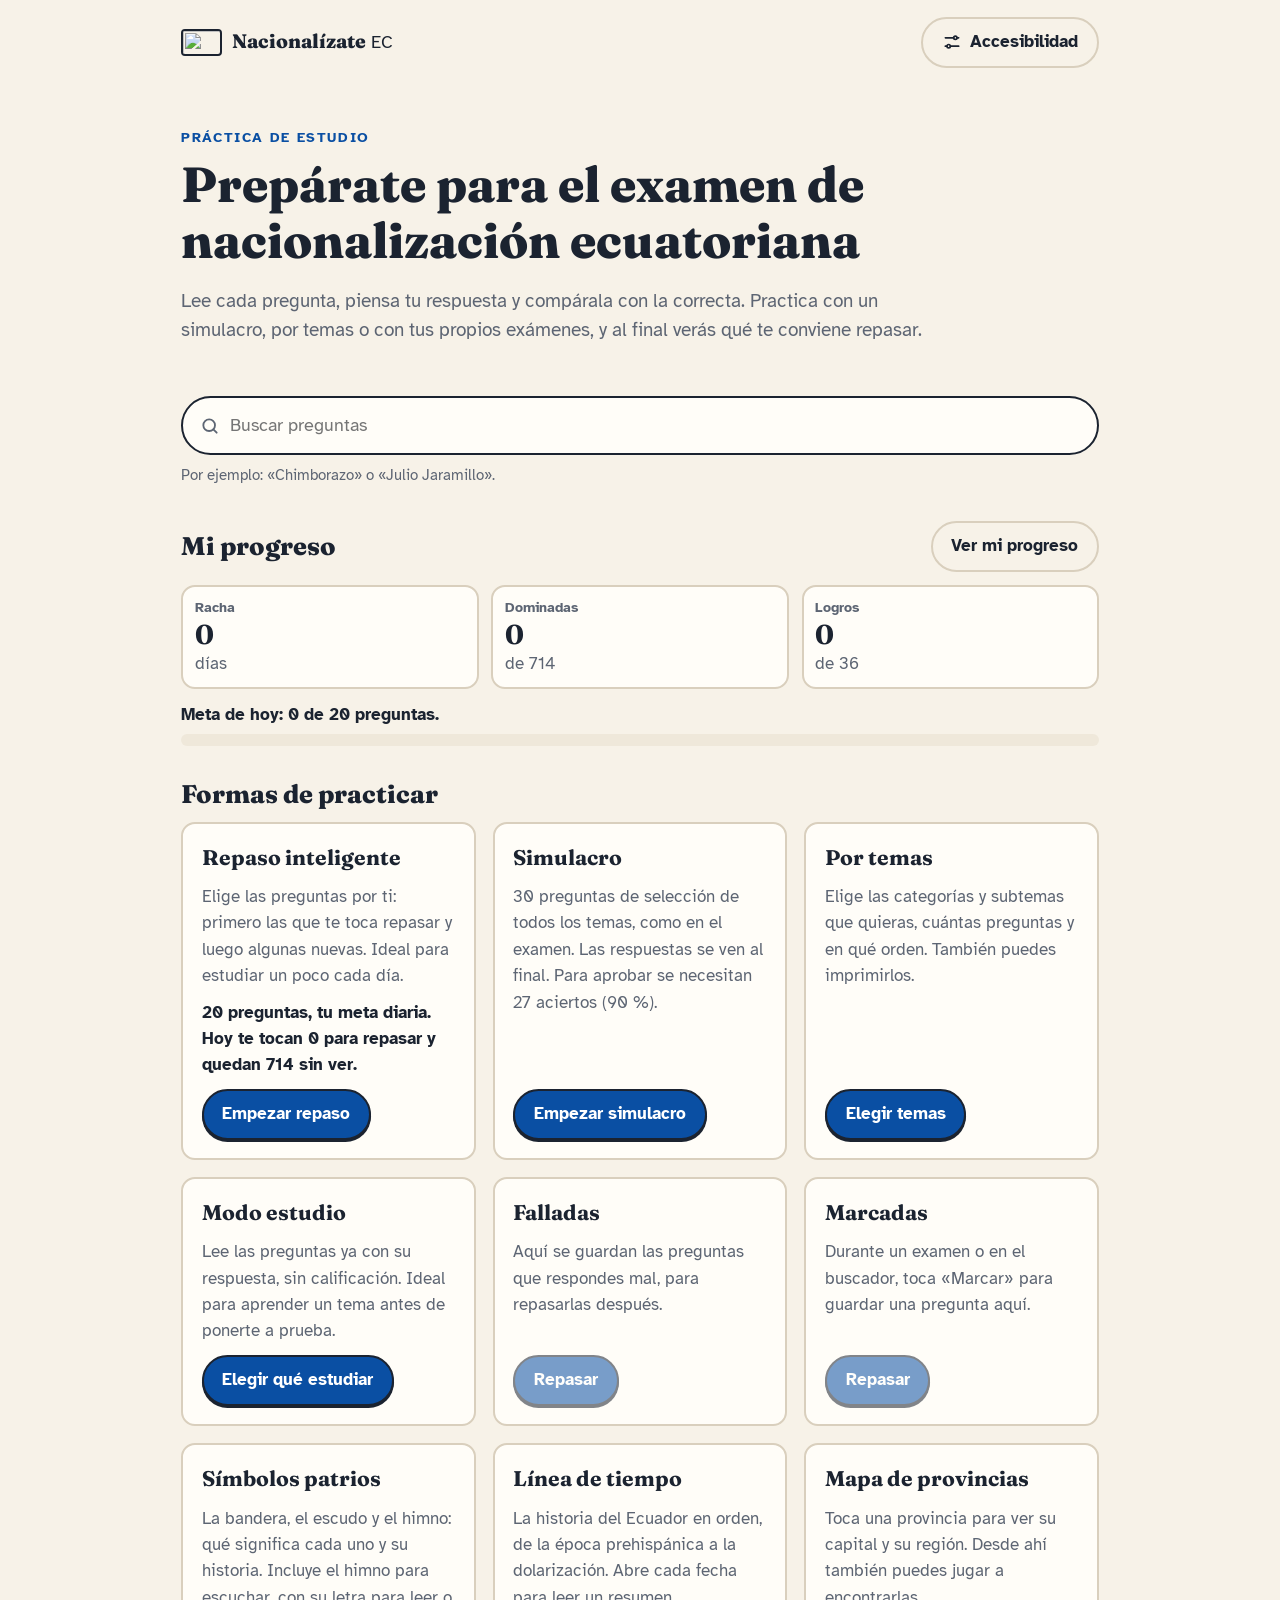
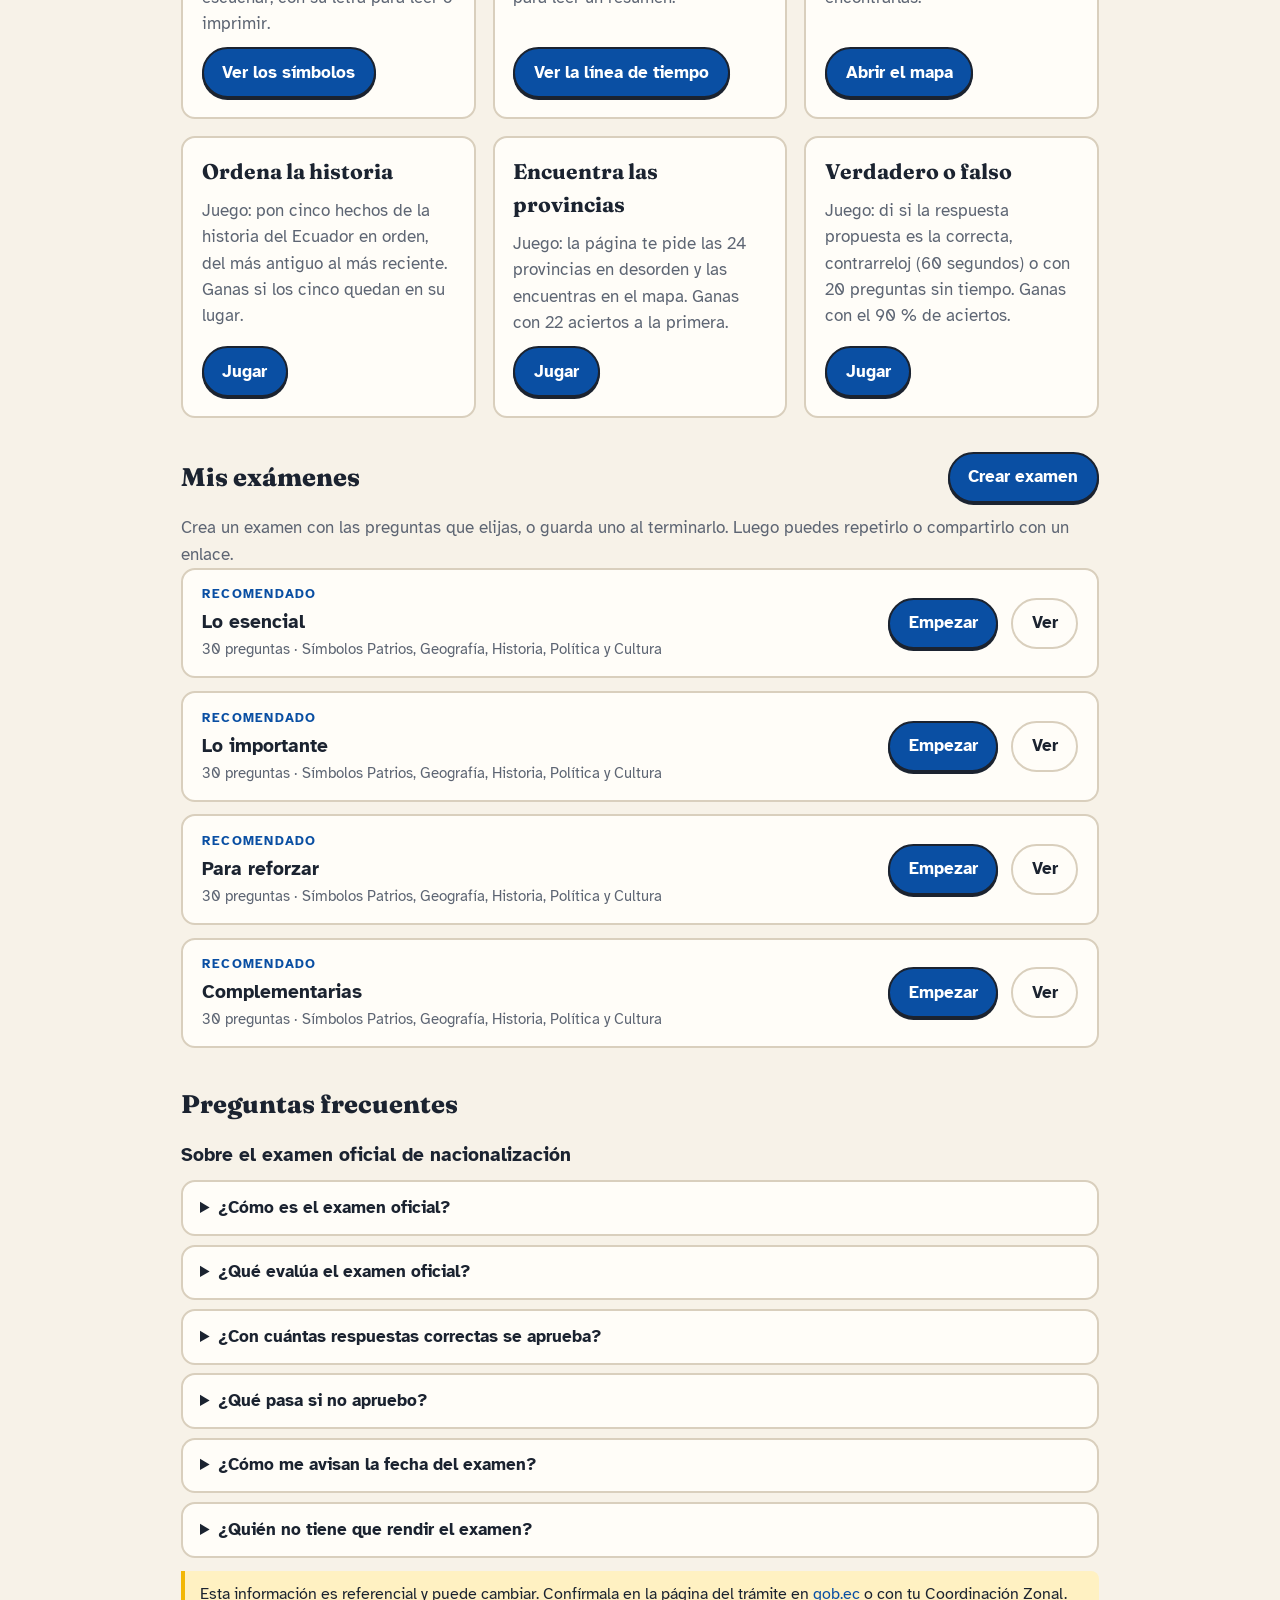
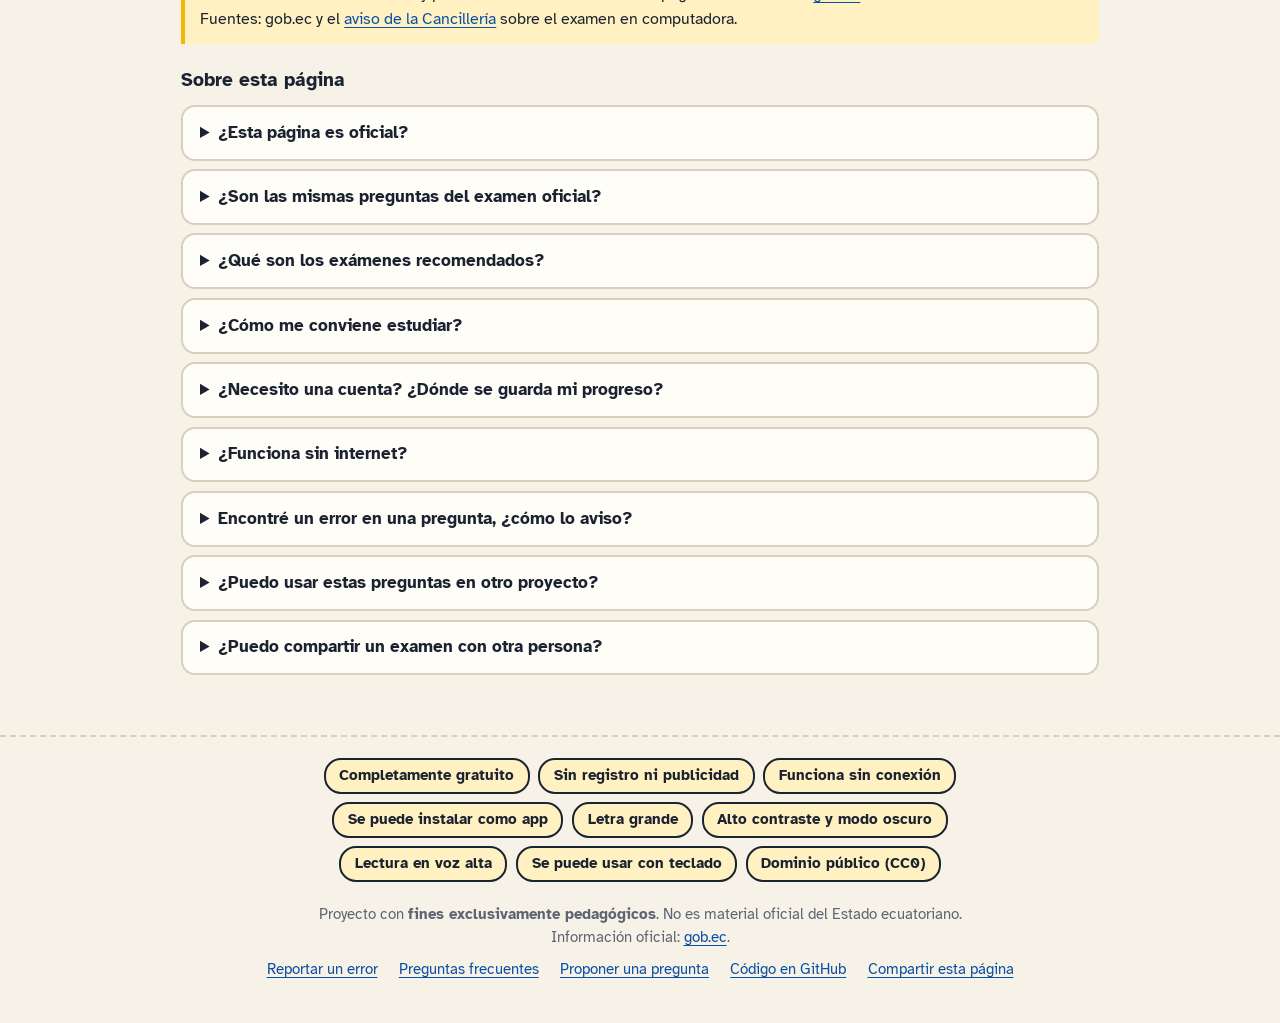
==== commit aba4d9ae: "chore(scripts): add a read-only inventory of all questions scripts/build_inventory.py replaces the p" ====
--- a/docs/index.html
+++ b/docs/index.html
@@ -81,11 +81,11 @@
       <li>Completamente gratuito</li>
       <li>Sin registro ni publicidad</li>
       <li>Funciona sin conexión</li>
-      <li>Se instala como app</li>
+      <li>Se puede instalar como app</li>
       <li>Letra grande</li>
       <li>Alto contraste y modo oscuro</li>
       <li>Lectura en voz alta</li>
-      <li>Se usa con teclado</li>
+      <li>Se puede usar con teclado</li>
       <li>Dominio público (CC0)</li>
     </ul>
     <p>
@@ -398,7 +398,7 @@
       </details>
       <details>
         <summary>¿Funciona sin internet?</summary>
-        <p>Sí. La primera vez que la abres con internet, se descarga todo lo que necesita (unos 23&nbsp;MB, una sola vez): preguntas, imágenes, fotos y el audio del himno. Después funciona sin conexión. También puedes instalarla como una app en tu teléfono o computadora.</p>
+        <p>Sí. La primera vez que la abres con internet, se descarga todo lo que necesita (unos 31&nbsp;MB, una sola vez): preguntas, imágenes, fotos y el audio del himno. Después funciona sin conexión. También puedes instalarla como una app en tu teléfono o computadora.</p>
       </details>
       <details>
         <summary>Encontré un error en una pregunta, ¿cómo lo aviso?</summary>
@@ -710,8 +710,8 @@
         </div>
         <h3>Su historia</h3>
         <ol class="symbol-history">
-          <li><strong>1836</strong> El escudo de Vicente Rocafuerte tiene siete estrellas, por las siete provincias de entonces.</li>
-          <li><strong>1845</strong> El escudo de la Revolución Marcista incorpora los signos del zodiaco.</li>
+          <li><strong>1836</strong> El escudo de Vicente Rocafuerte tiene siete estrellas, por las siete provincias de entonces, y signos del zodiaco de Leo a Escorpio, por los meses de la revolución de 1820.</li>
+          <li><strong>1845</strong> El escudo de la Revolución Marcista cambia los signos por Aries, Tauro, Géminis y Cáncer, los meses de la revolución.</li>
           <li><strong>1900</strong> El 31 de octubre, con Eloy Alfaro, se adopta oficialmente el escudo actual. Su diseño se atribuye a José Joaquín de Olmedo, y el del escudo actual, a Pedro Pablo Traversari.</li>
           <li><strong>1978</strong> La Constitución lo reconoce como símbolo nacional.</li>
           <li><strong>2003</strong> Se declara intangible.</li>
--- a/docs/styles.css
+++ b/docs/styles.css
@@ -671,7 +671,8 @@
   max-height: 24rem;
   border: 2px solid var(--line-strong);
   border-radius: 10px;
-  background: var(--sunken);
+  /* White, also in dark mode: flags and coats of arms have transparent edges. */
+  background: #fff;
 }
 .photo figcaption {
   margin-top: .4rem;
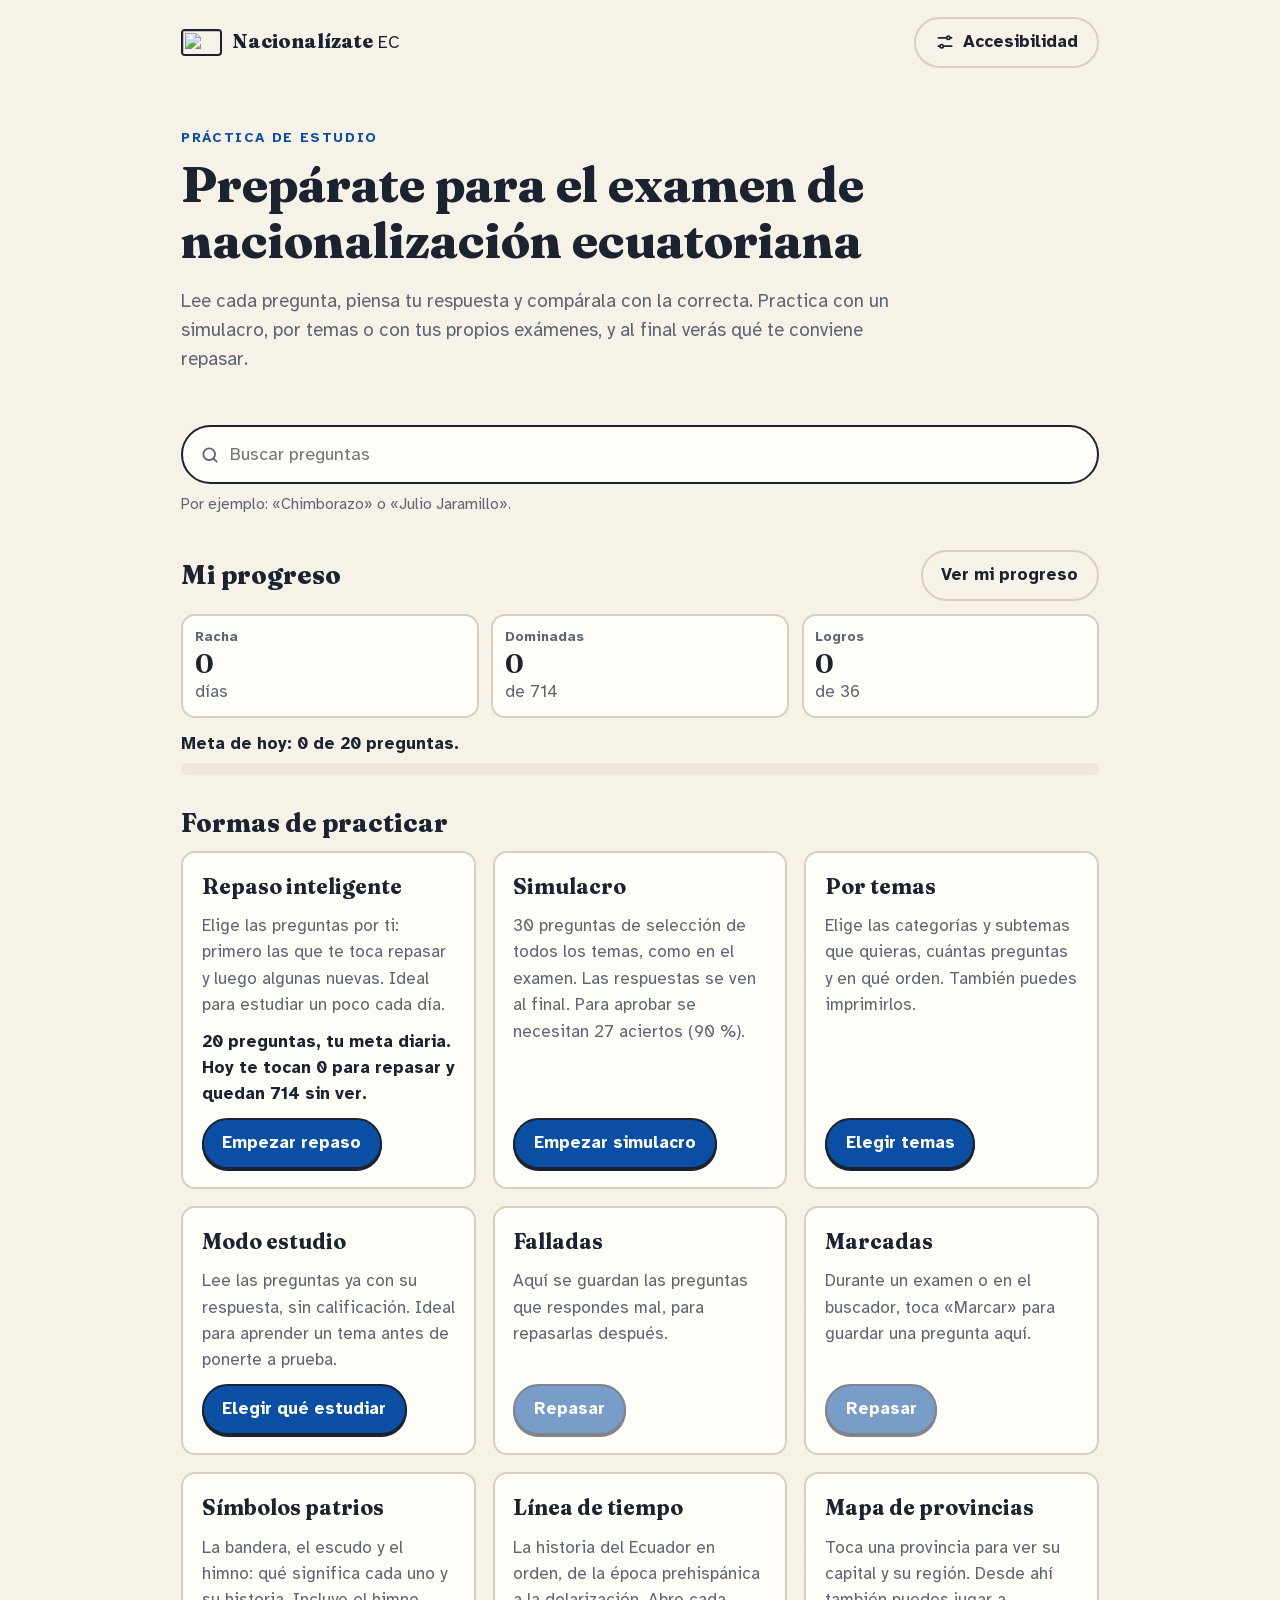
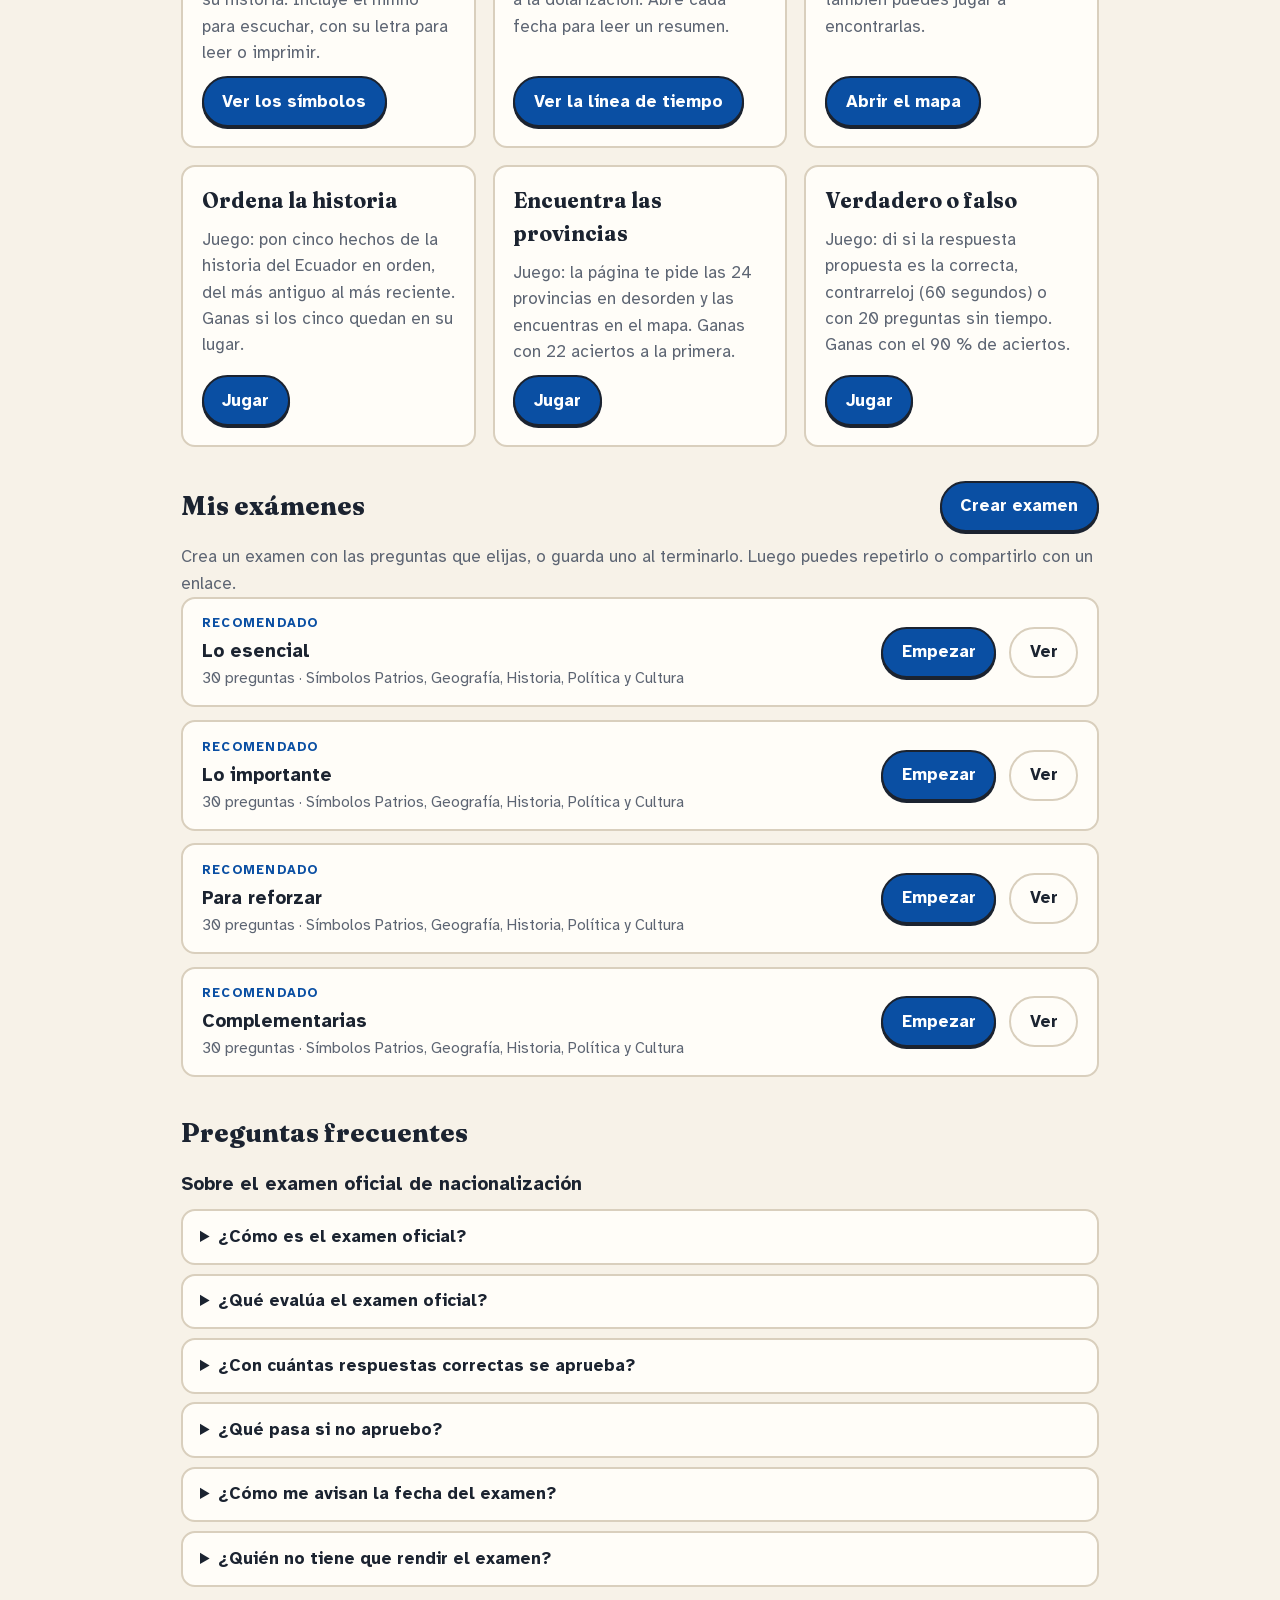
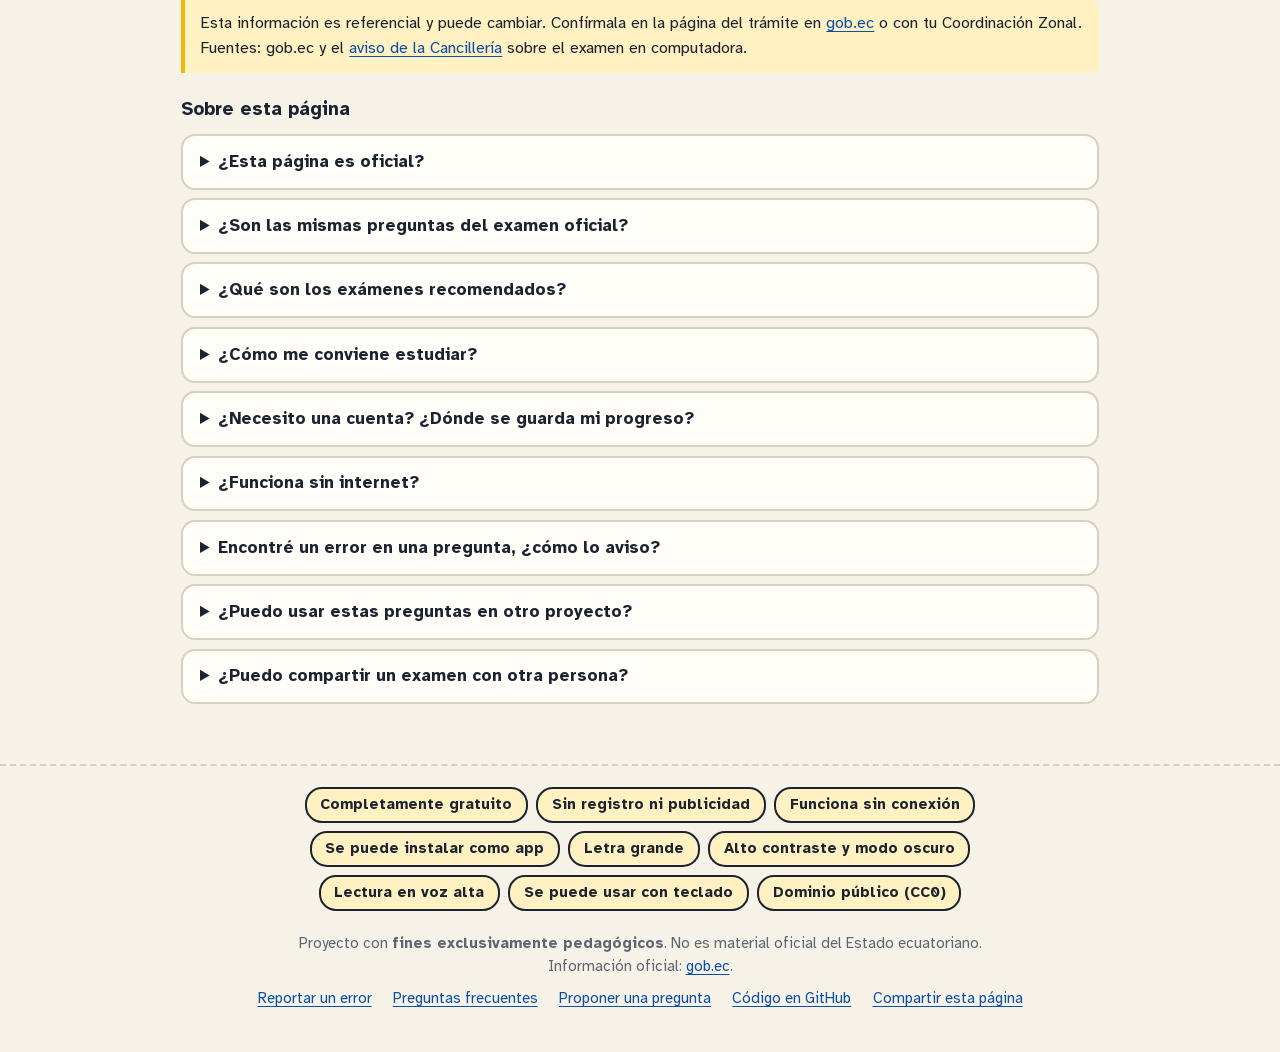
==== commit dece2cdd: "feat(offline): serve the fonts from the site Atkinson Hyperlegible and Fraunces now come from docs/f" ====
--- a/docs/index.html
+++ b/docs/index.html
@@ -34,9 +34,7 @@
   </script>
   <link rel="icon" type="image/png" sizes="32x32" href="icons/favicon-32.png">
   <link rel="icon" type="image/png" sizes="64x64" href="icons/favicon-64.png">
-  <link rel="preconnect" href="https://fonts.googleapis.com">
-  <link rel="preconnect" href="https://fonts.gstatic.com" crossorigin>
-  <link rel="stylesheet" href="https://fonts.googleapis.com/css2?family=Atkinson+Hyperlegible:ital,wght@0,400;0,700;1,400&family=Fraunces:opsz,wght@9..144,600;9..144,800&display=swap">
+  <link rel="preload" href="fonts/atkinson-hyperlegible-400.woff2" as="font" type="font/woff2" crossorigin>
   <link rel="stylesheet" href="styles.css">
   <link rel="manifest" href="manifest.webmanifest">
   <link rel="apple-touch-icon" href="icons/icon-180.png">
@@ -398,7 +396,7 @@
       </details>
       <details>
         <summary>¿Funciona sin internet?</summary>
-        <p>Sí. La primera vez que la abres con internet, se descarga todo lo que necesita (unos 31&nbsp;MB, una sola vez): preguntas, imágenes, fotos y el audio del himno. Después funciona sin conexión. También puedes instalarla como una app en tu teléfono o computadora.</p>
+        <p>Sí. La primera vez que la abres con internet, se descarga todo lo que necesita (unos 33&nbsp;MB, una sola vez): preguntas, imágenes, fotos y el audio del himno. Después funciona sin conexión. También puedes instalarla como una app en tu teléfono o computadora.</p>
       </details>
       <details>
         <summary>Encontré un error en una pregunta, ¿cómo lo aviso?</summary>
--- a/docs/styles.css
+++ b/docs/styles.css
@@ -1,3 +1,45 @@
+/* Fonts ---------------------------------------------------------------------- */
+
+/* Served from this site, not Google Fonts, so the page makes no request to
+   another server. Latin subset only: it covers every character in the app.
+   Both fonts use the SIL Open Font License (fonts/OFL-*.txt). */
+
+@font-face {
+  font-family: "Atkinson Hyperlegible";
+  font-style: normal;
+  font-weight: 400;
+  font-display: swap;
+  src: url("fonts/atkinson-hyperlegible-400.woff2") format("woff2");
+  unicode-range: U+0000-00FF, U+0131, U+0152-0153, U+02BB-02BC, U+02C6, U+02DA, U+02DC, U+0304, U+0308, U+0329, U+2000-206F, U+20AC, U+2122, U+2191, U+2193, U+2212, U+2215, U+FEFF, U+FFFD;
+}
+
+@font-face {
+  font-family: "Atkinson Hyperlegible";
+  font-style: italic;
+  font-weight: 400;
+  font-display: swap;
+  src: url("fonts/atkinson-hyperlegible-400-italic.woff2") format("woff2");
+  unicode-range: U+0000-00FF, U+0131, U+0152-0153, U+02BB-02BC, U+02C6, U+02DA, U+02DC, U+0304, U+0308, U+0329, U+2000-206F, U+20AC, U+2122, U+2191, U+2193, U+2212, U+2215, U+FEFF, U+FFFD;
+}
+
+@font-face {
+  font-family: "Atkinson Hyperlegible";
+  font-style: normal;
+  font-weight: 700;
+  font-display: swap;
+  src: url("fonts/atkinson-hyperlegible-700.woff2") format("woff2");
+  unicode-range: U+0000-00FF, U+0131, U+0152-0153, U+02BB-02BC, U+02C6, U+02DA, U+02DC, U+0304, U+0308, U+0329, U+2000-206F, U+20AC, U+2122, U+2191, U+2193, U+2212, U+2215, U+FEFF, U+FFFD;
+}
+
+@font-face {
+  font-family: "Fraunces";
+  font-style: normal;
+  font-weight: 600 800;
+  font-display: swap;
+  src: url("fonts/fraunces.woff2") format("woff2");
+  unicode-range: U+0000-00FF, U+0131, U+0152-0153, U+02BB-02BC, U+02C6, U+02DA, U+02DC, U+0304, U+0308, U+0329, U+2000-206F, U+20AC, U+2122, U+2191, U+2193, U+2212, U+2215, U+FEFF, U+FFFD;
+}
+
 /* Tokens -------------------------------------------------------------------- */
 
 :root {
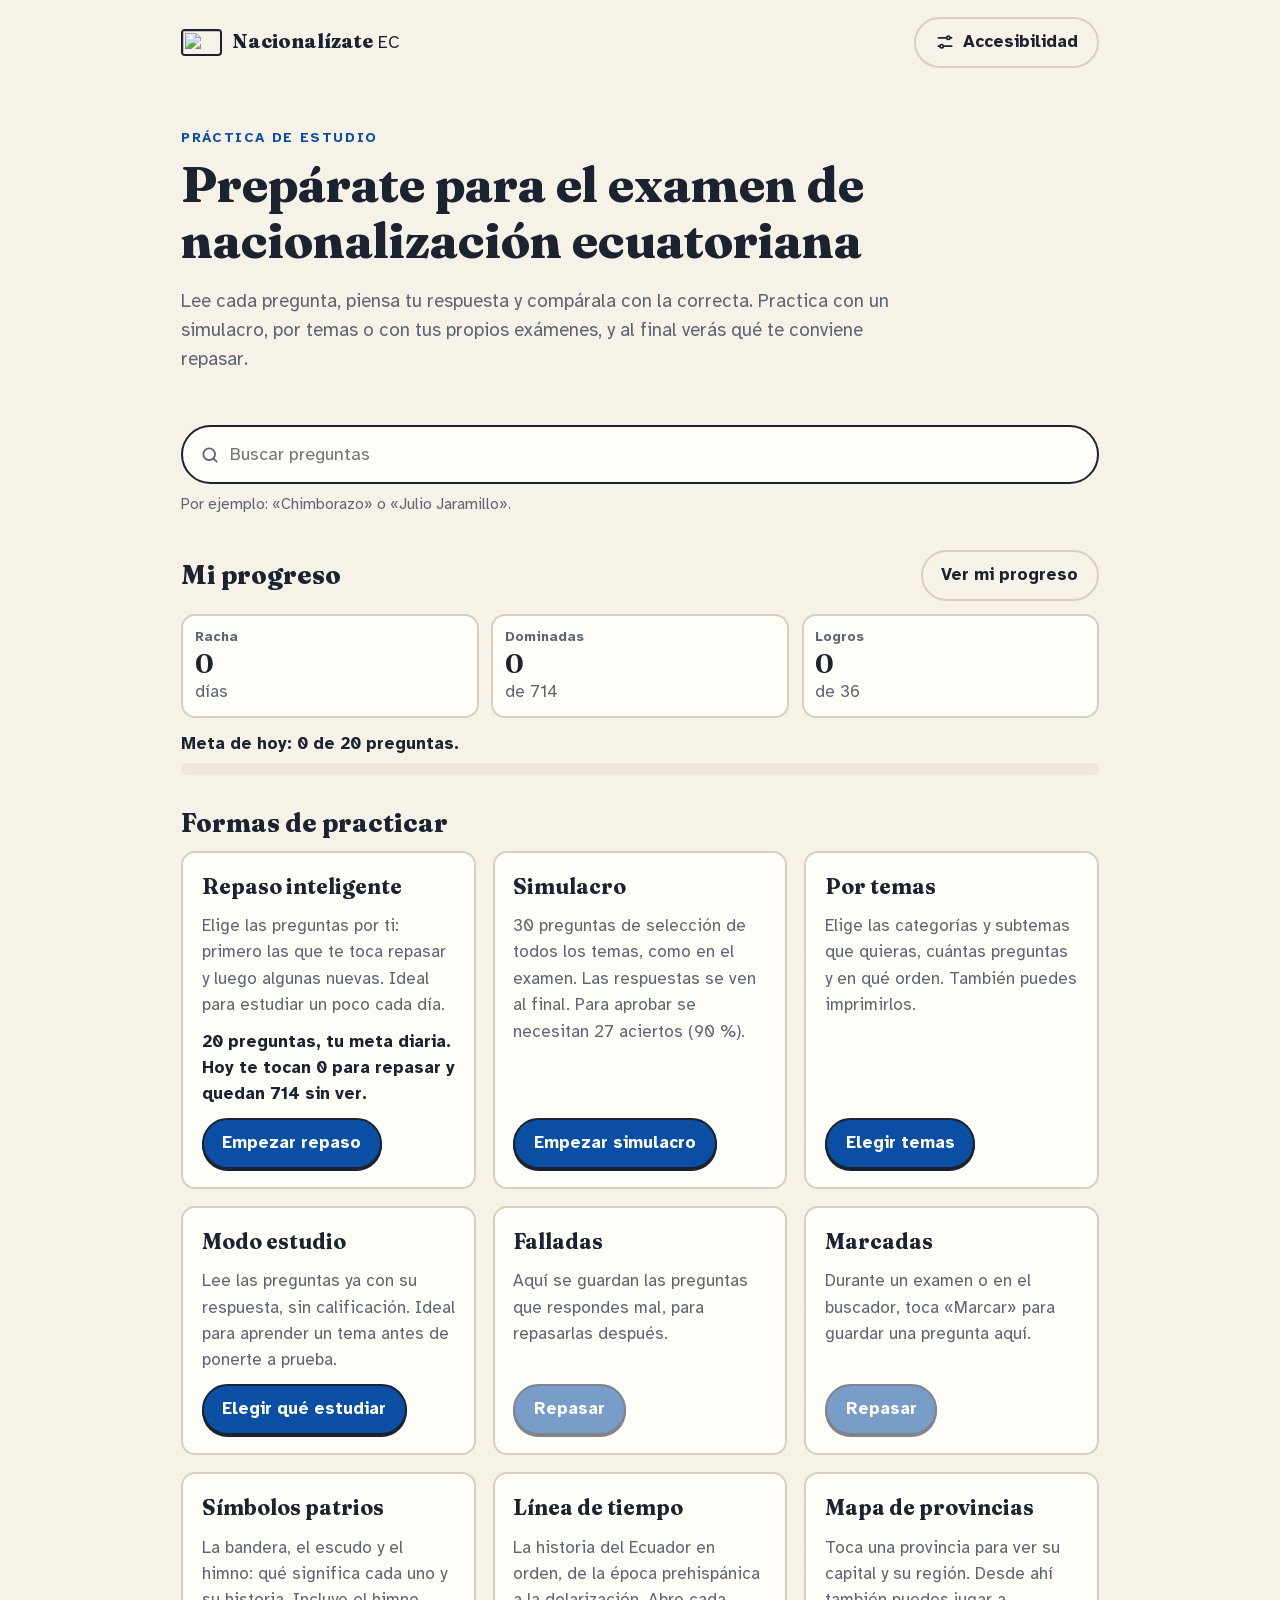
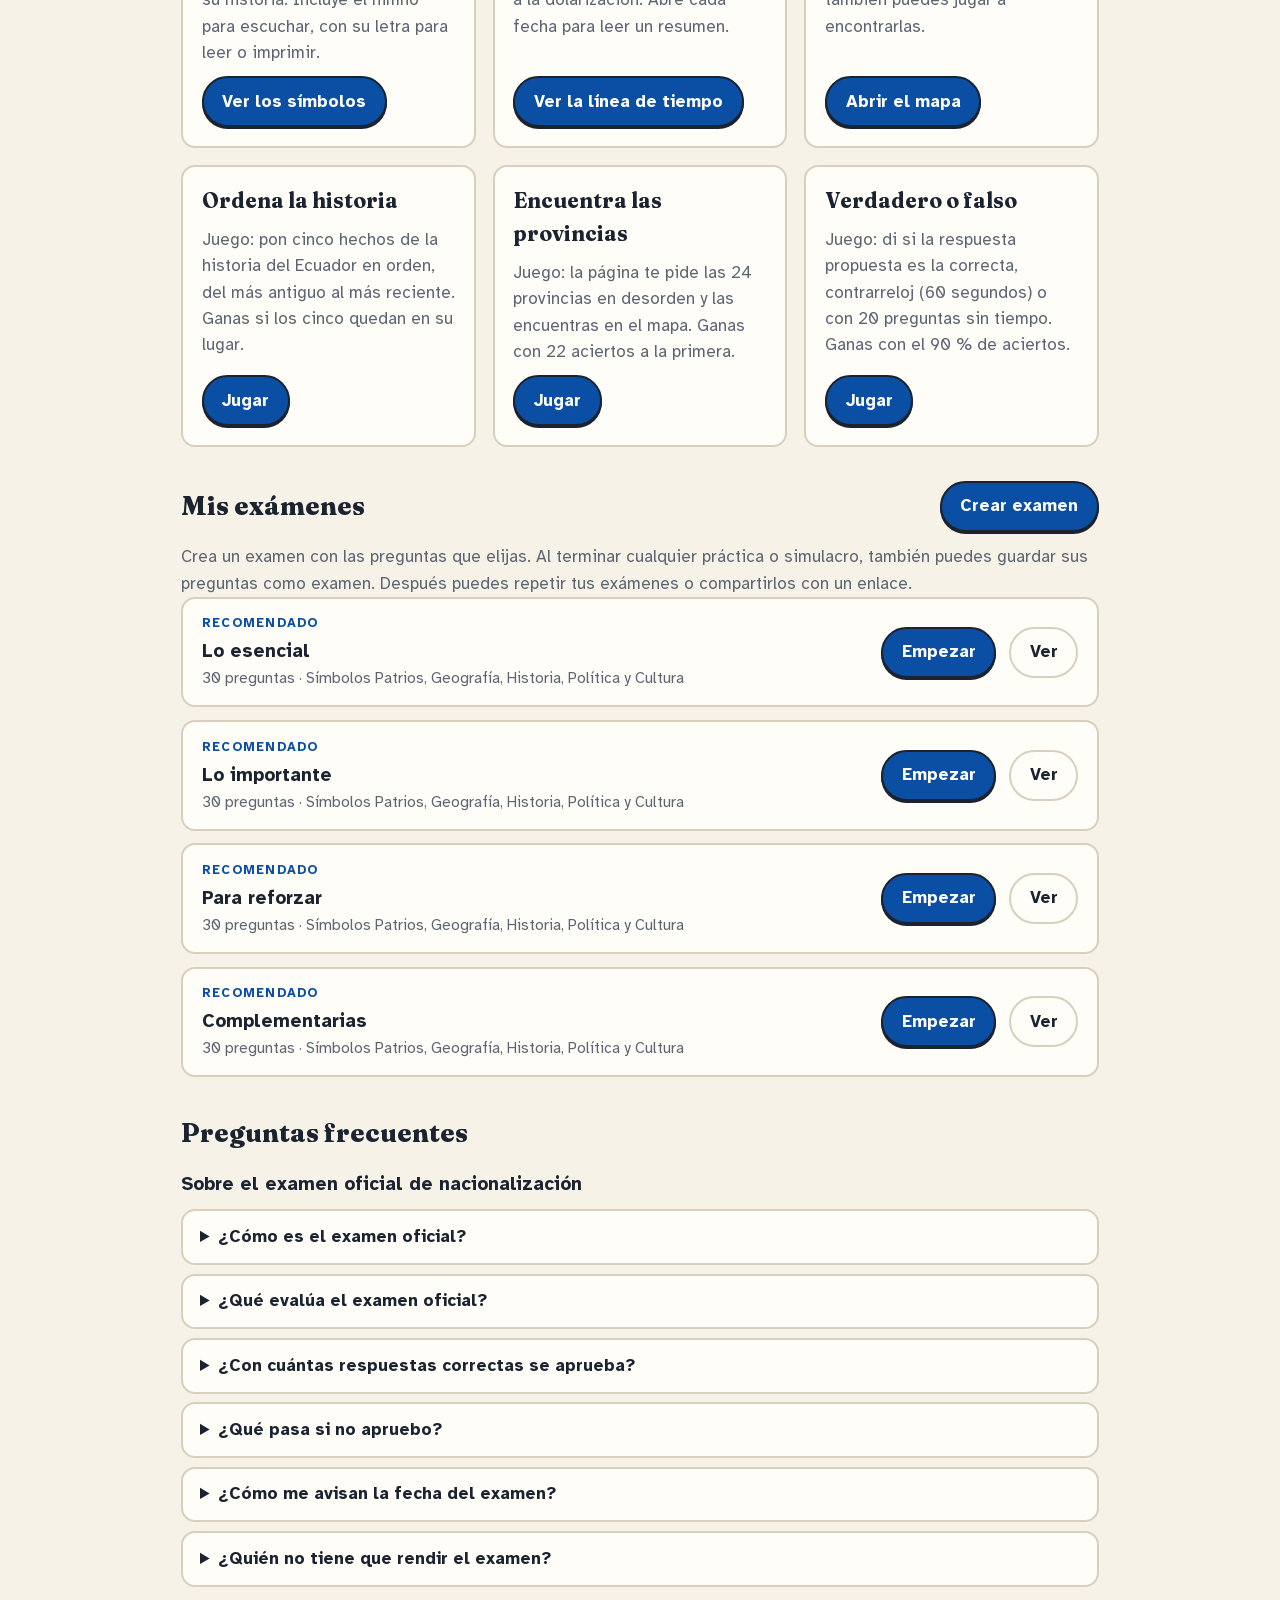
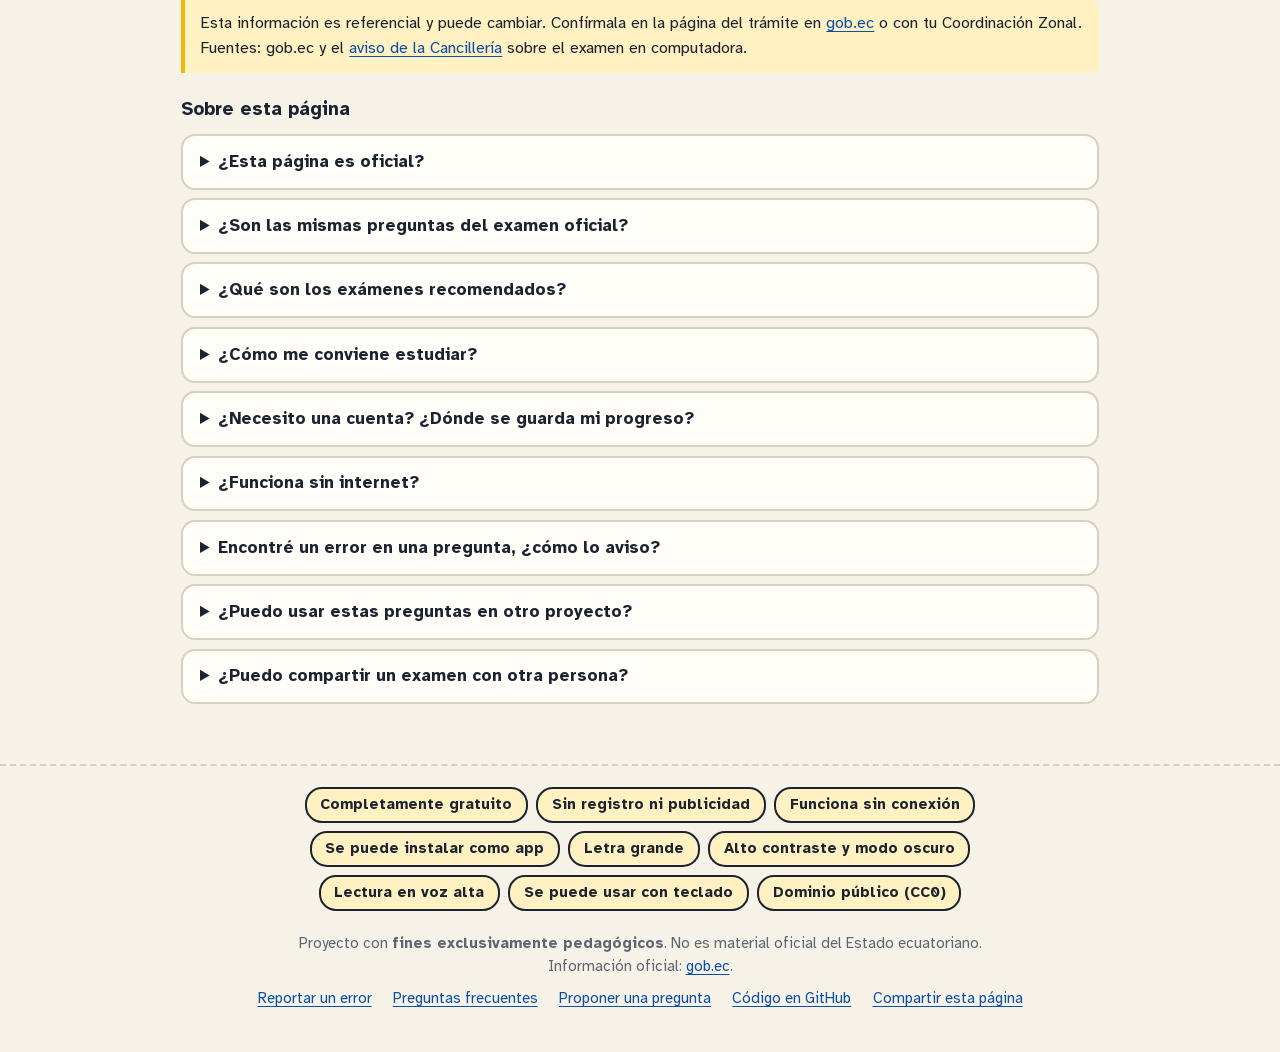
==== commit d7f005fa: "fix(exams): explain how to save a practice as an exam "o guarda uno al terminarlo" did not say what " ====
--- a/docs/index.html
+++ b/docs/index.html
@@ -39,6 +39,7 @@
   <link rel="manifest" href="manifest.webmanifest">
   <link rel="apple-touch-icon" href="icons/icon-180.png">
   <meta name="theme-color" content="#0a4fa3">
+  <meta name="mobile-web-app-capable" content="yes">
   <meta name="apple-mobile-web-app-capable" content="yes">
   <meta name="apple-mobile-web-app-title" content="Nacionalízate EC">
   <script>
@@ -329,7 +330,7 @@
         <h2 id="exams-title">Mis exámenes</h2>
         <button id="open-builder" class="primary" type="button"></button>
       </div>
-      <p class="exams-empty">Crea un examen con las preguntas que elijas, o guarda uno al terminarlo. Luego puedes repetirlo o compartirlo con un enlace.</p>
+      <p class="exams-empty">Crea un examen con las preguntas que elijas. Al terminar cualquier práctica o simulacro, también puedes guardar sus preguntas como examen. Después puedes repetir tus exámenes o compartirlos con un enlace.</p>
       <ul class="exam-list"></ul>
     </section>
 
@@ -404,7 +405,7 @@
       </details>
       <details>
         <summary>¿Puedo usar estas preguntas en otro proyecto?</summary>
-        <p>Sí. El proyecto está dedicado al dominio público con <a href="https://creativecommons.org/publicdomain/zero/1.0/deed.es" rel="noopener" target="_blank">CC0</a>: puedes copiar, modificar y compartir las preguntas sin pedir permiso. Todas están en un solo archivo de datos, libre y accesible: <a href="https://sauljabin.dev/nacionalizate-ec/data/cards.json" rel="noopener" target="_blank">data/cards.json</a>. Las fotos y los mapas conservan su propia licencia, que se muestra debajo de cada uno.</p>
+        <p>Sí. El proyecto está dedicado al dominio público con <a href="https://creativecommons.org/publicdomain/zero/1.0/deed.es" rel="noopener" target="_blank">CC0</a>: puedes copiar, modificar y compartir las preguntas sin pedir permiso. Todas están en un solo archivo de datos, libre y accesible: <a href="https://sauljabin.dev/nacionalizate-ec/data/cards.json" rel="noopener" target="_blank">data/cards.json</a>, y su formato está descrito en <a href="https://sauljabin.dev/nacionalizate-ec/data/cards.schema.json" rel="noopener" target="_blank">data/cards.schema.json</a>. Las fotos y los mapas conservan su propia licencia, que se muestra debajo de cada uno.</p>
       </details>
       <details>
         <summary>¿Puedo compartir un examen con otra persona?</summary>
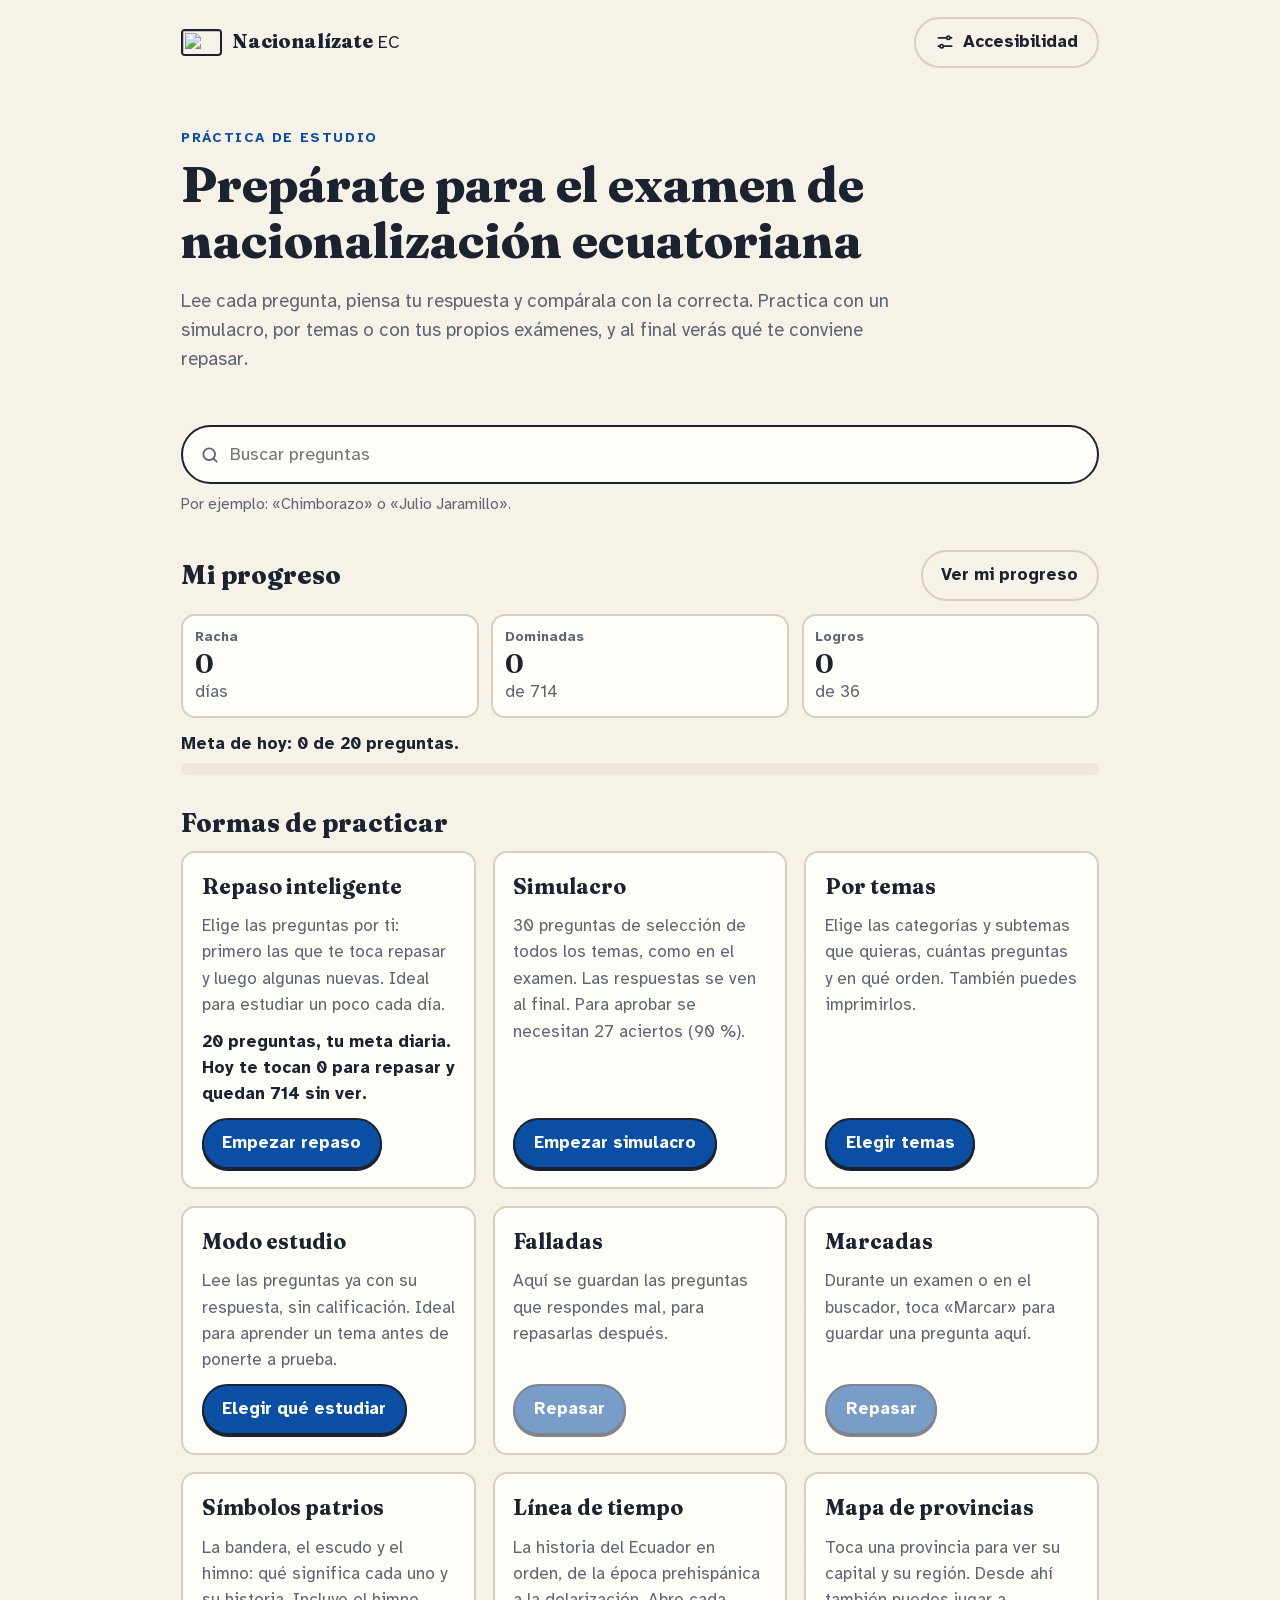
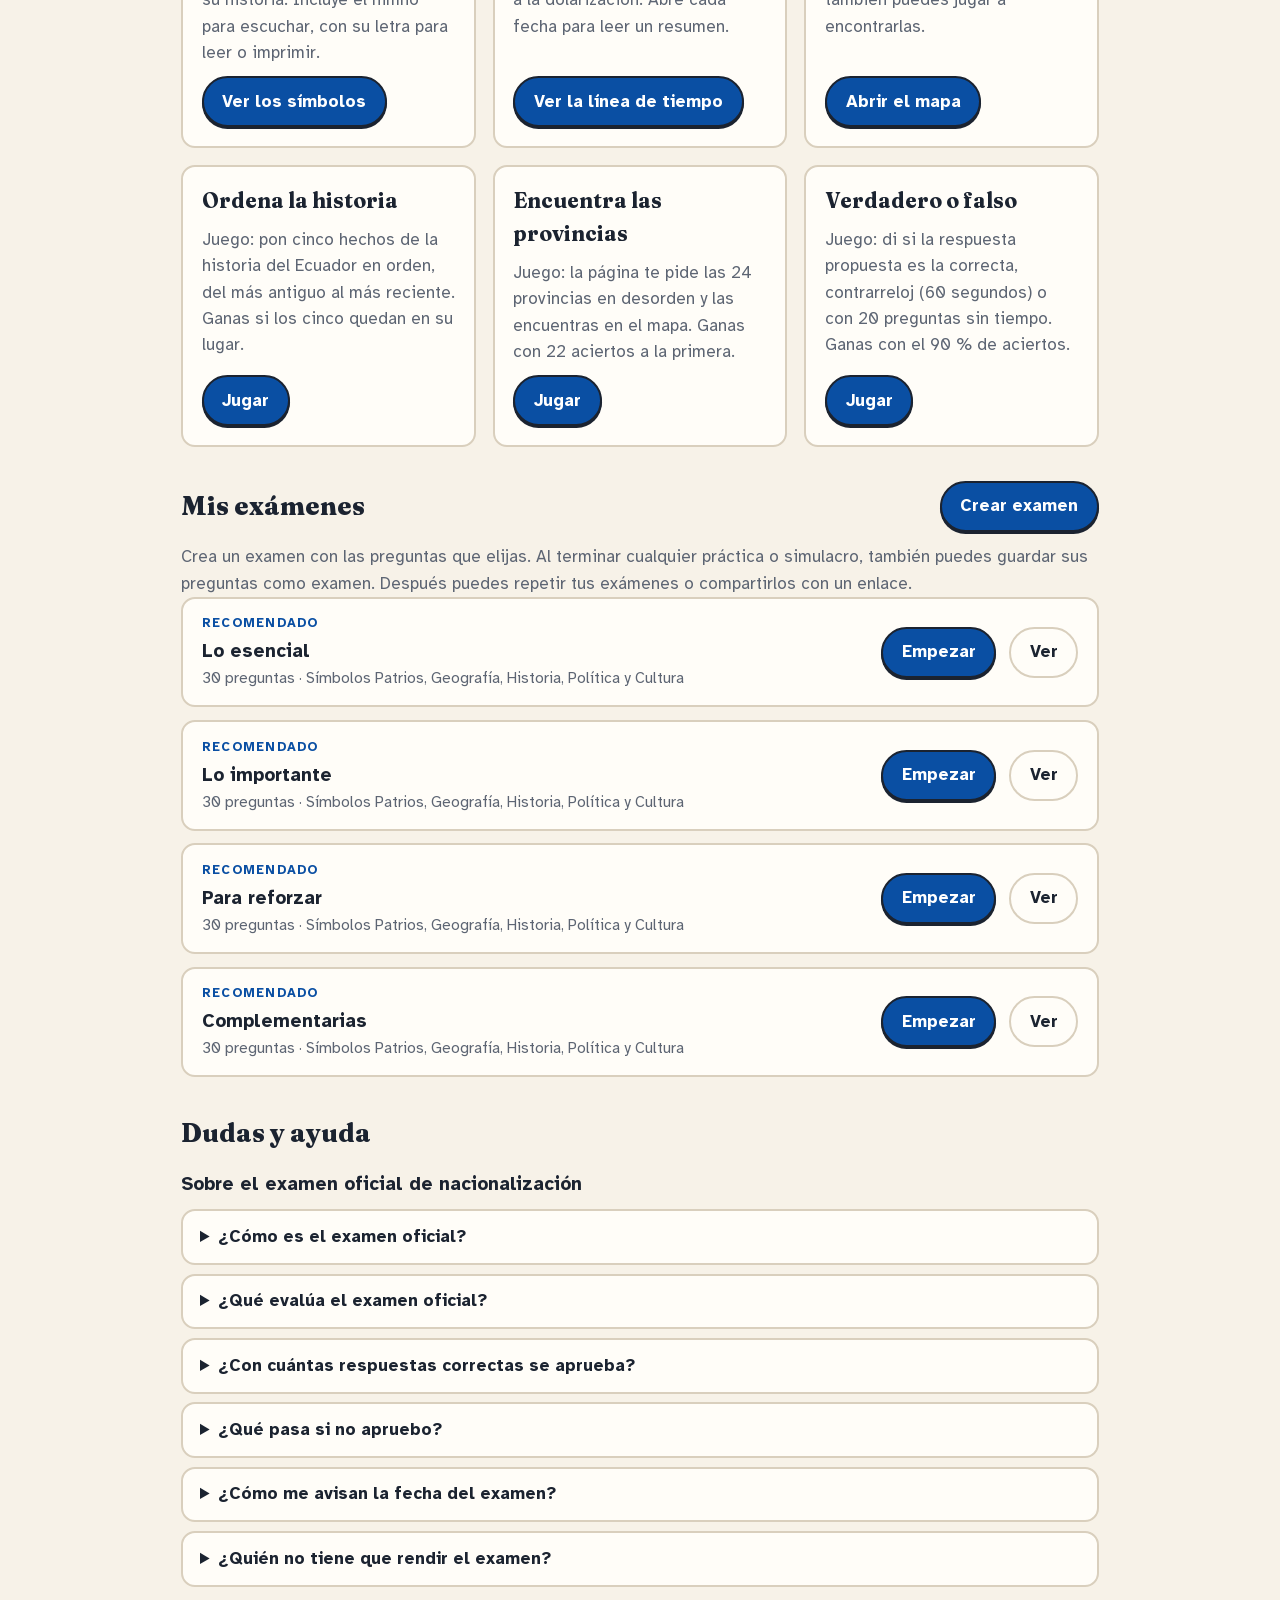
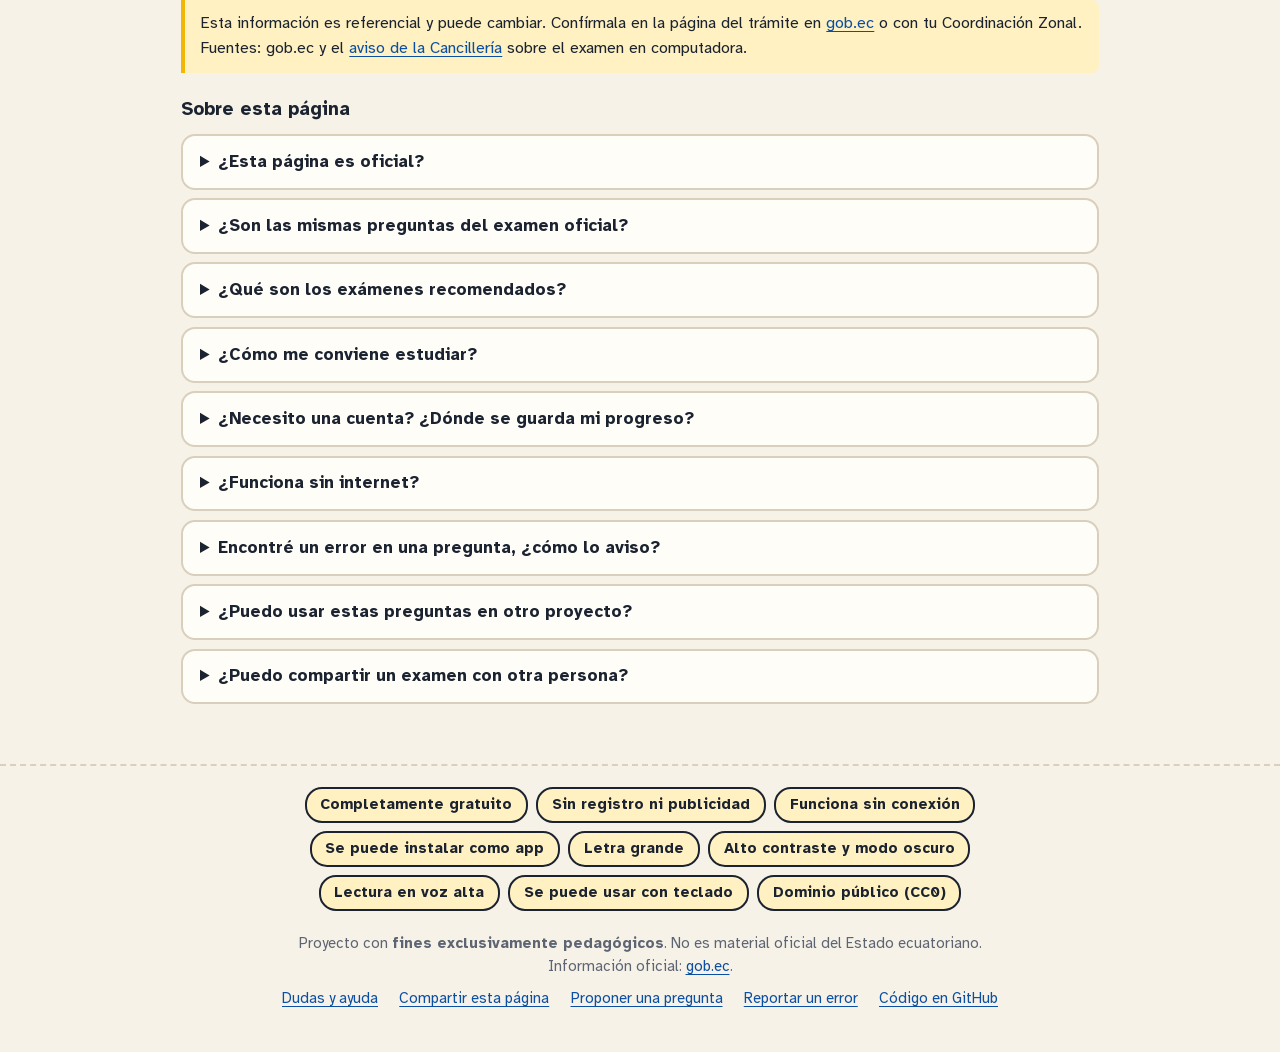
==== commit 2b8150cb: "fix(faq): rename the section to «Dudas y ayuda» «Preguntas frecuentes» could be read as the question" ====
--- a/docs/index.html
+++ b/docs/index.html
@@ -92,11 +92,11 @@
       Información oficial: <a href="https://www.gob.ec/mremh/tramites/obtencion-nacionalidad-ecuatoriana-carta-naturalizacion" rel="noopener">gob.ec</a>.
     </p>
     <p class="footer-links">
+      <a href="#dudas-y-ayuda">Dudas y ayuda</a>
+      <button id="share-site" class="link" type="button">Compartir esta página</button>
+      <a id="suggest-link" rel="noopener" target="_blank">Proponer una pregunta</a>
       <a id="report-link" rel="noopener" target="_blank">Reportar un error</a>
-      <a href="#preguntas-frecuentes">Preguntas frecuentes</a>
-      <a id="suggest-link" rel="noopener" target="_blank">Proponer una pregunta</a>
       <a id="repo-link" rel="noopener" target="_blank">Código en GitHub</a>
-      <button id="share-site" class="link" type="button">Compartir esta página</button>
     </p>
   </footer>
 
@@ -334,8 +334,8 @@
       <ul class="exam-list"></ul>
     </section>
 
-    <section class="faq" id="preguntas-frecuentes" aria-labelledby="faq-title">
-      <h2 id="faq-title">Preguntas frecuentes</h2>
+    <section class="faq" id="dudas-y-ayuda" aria-labelledby="faq-title">
+      <h2 id="faq-title">Dudas y ayuda</h2>
 
       <h3 class="faq-group">Sobre el examen oficial de nacionalización</h3>
       <details>
